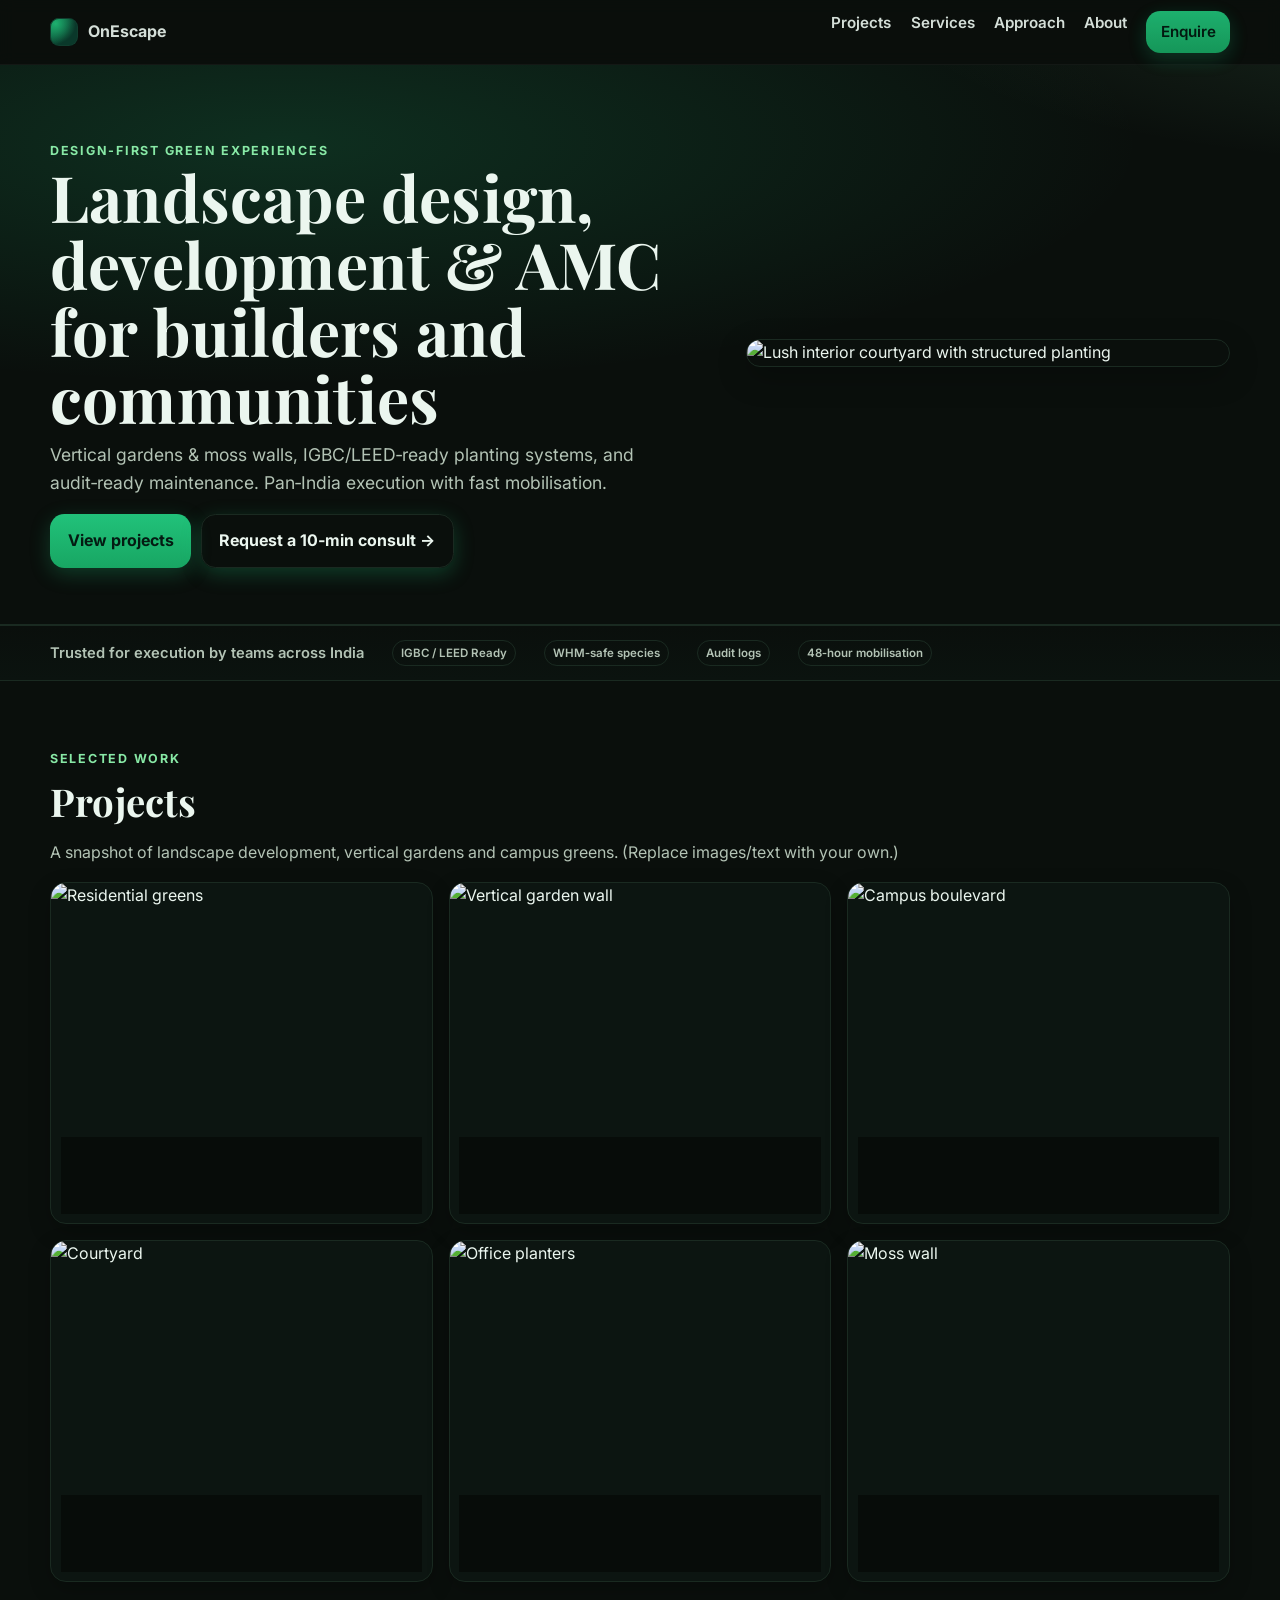
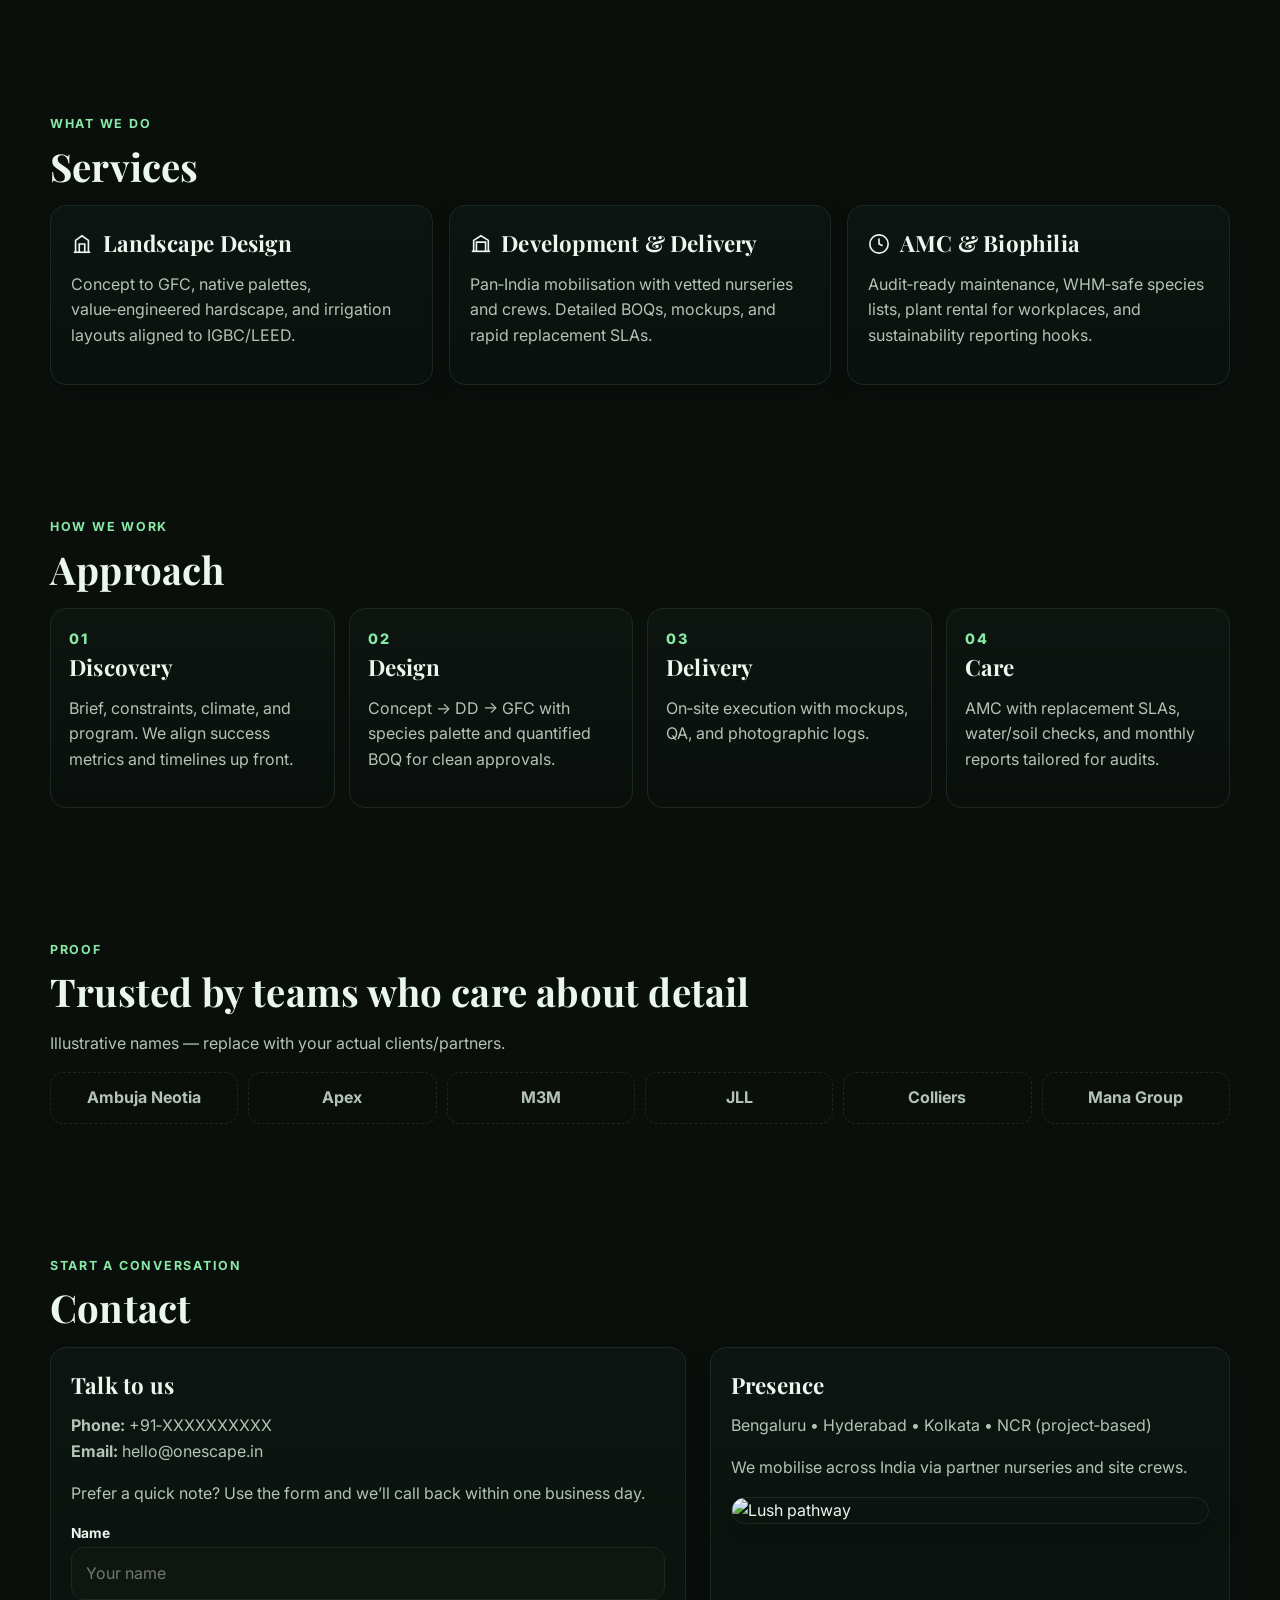
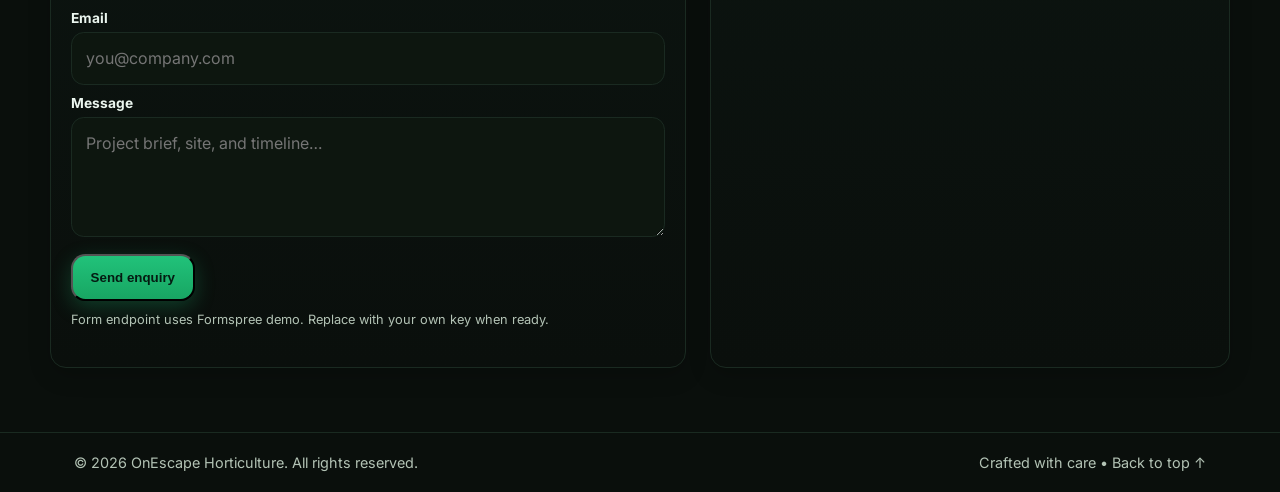
==== index.html @ cbbaacd0 "Create index.html" ====
<!doctype html>
<html lang="en">
<head>
  <meta charset="utf-8" />
  <meta name="viewport" content="width=device-width, initial-scale=1" />
  <title>OnEscape Horticulture — Design‑first Green Experiences</title>
  <meta name="description" content="Landscape design, development & AMC for builders and communities. Vertical gardens, moss walls, and IGBC/LEED‑ready planting systems. Pan‑India execution." />
  <meta name="author" content="OnEscape Horticulture" />
  <meta property="og:title" content="OnEscape Horticulture" />
  <meta property="og:description" content="Design‑first green experiences: landscaping, vertical gardens, moss walls, AMC." />
  <meta property="og:type" content="website" />
  <meta property="og:image" content="https://images.unsplash.com/photo-1519681393784-d120267933ba?q=80&w=1200&auto=format&fit=crop" />
  <meta name="theme-color" content="#0b3d2e" />
  <link rel="preconnect" href="https://fonts.gstatic.com" crossorigin>
  <link rel="preconnect" href="https://fonts.googleapis.com">
  <link href="https://fonts.googleapis.com/css2?family=Inter:wght@300;400;500;600;700&family=Playfair+Display:wght@500;600&display=swap" rel="stylesheet">
  <link rel="icon" href="data:image/svg+xml,%3Csvg xmlns='http://www.w3.org/2000/svg' viewBox='0 0 100 100'%3E%3Ctext y='0.9em' font-size='90'%3E%F0%9F%8C%BF%3C/text%3E%3C/svg%3E">
  <style>
    :root{
      --bg:#0a0f0c;            /* deep green‑black */
      --ink:#ebf6ef;           /* primary text */
      --muted:#b3c3b5;         /* secondary text */
      --card:#0f1713;          /* card surface */
      --edge:#1a2a21;          /* subtle borders */
      --brand:#21c27a;         /* accent */
      --brand-2:#88e9a6;       /* accent light */
      --danger:#dd6b6b;
      --max:1180px;
      --radius:1.2rem;
      --shadow:0 10px 30px rgba(0,0,0,.25);
    }
    *{box-sizing:border-box}
    html,body{margin:0;background:var(--bg);color:var(--ink);font:16px/1.6 Inter, system-ui, -apple-system, Segoe UI, Roboto, Arial, sans-serif}
    h1,h2,h3{font-family:"Playfair Display", serif; letter-spacing:.2px; margin:0 0 .6rem}
    h1{font-size:clamp(2rem,6vw,4rem); line-height:1.05}
    h2{font-size:clamp(1.6rem,3.5vw,2.4rem)}
    h3{font-size:clamp(1.1rem,2.2vw,1.4rem)}
    p{margin:.4rem 0 1rem; color:var(--muted)}
    a{color:inherit; text-decoration:none}
    .container{max-width:var(--max); margin:0 auto; padding:0 24px}
    .btn{display:inline-flex; align-items:center; gap:.55rem; padding:.85rem 1.1rem; background:linear-gradient(180deg,var(--brand),#18a663); color:#041b12; font-weight:700; border-radius:.9rem; box-shadow:0 6px 20px rgba(33,194,122,.25); transition:.25s}
    .btn:hover{transform:translateY(-1px); box-shadow:0 10px 26px rgba(33,194,122,.32)}
    .btn.outline{background:transparent; border:1px solid var(--edge); color:var(--ink)}
    .muted{color:var(--muted)}
    .sr-only{position:absolute !important; width:1px; height:1px; padding:0; margin:-1px; overflow:hidden; clip:rect(0,0,0,0); border:0}

    /* NAV */
    .nav{position:sticky; top:0; z-index:50; background:rgba(10,15,12,.7); backdrop-filter:blur(8px); border-bottom:1px solid rgba(255,255,255,.04)}
    .nav-inner{display:flex; align-items:center; justify-content:space-between; padding:.7rem 0}
    .brand{display:flex; align-items:center; gap:.6rem; font-weight:700}
    .brand .logo{width:28px; height:28px; border-radius:9px; background:radial-gradient(120% 120% at 20% 20%, var(--brand), transparent 60%),linear-gradient(120deg, #0e7c52 0%, #0b3d2e 60%); box-shadow:0 0 0 1px #134333 inset}
    .nav a{opacity:.9}
    .nav a:hover{opacity:1}
    .menu{display:flex; gap:1.2rem}
    .menu a{font-weight:600; font-size:.95rem}
    .hamb{display:none; background:transparent; border:0; color:var(--ink); font-size:1.4rem}
    @media (max-width:860px){
      .menu{display:none}
      .menu.open{display:flex; flex-direction:column; position:absolute; left:0; right:0; top:58px; background:#0c130f; border-top:1px solid var(--edge); padding:12px 24px 16px}
      .hamb{display:block}
    }

    /* HERO */
    .hero{position:relative; isolation:isolate; overflow:hidden; border-bottom:1px solid var(--edge)}
    .hero::before{content:""; position:absolute; inset:-10% -20% auto -20%; height:120%; background:radial-gradient(80% 60% at 30% 20%, rgba(33,194,122,.18), transparent 60%), radial-gradient(60% 40% at 100% 0%, rgba(136,233,166,.12), transparent 60%); z-index:-1}
    .hero-grid{display:grid; grid-template-columns: 1.15fr .85fr; gap:42px; align-items:center; padding:72px 0 56px}
    .hero p{font-size:1.1rem}
    .hero-visual{border-radius:1.2rem; overflow:hidden; box-shadow:var(--shadow); border:1px solid var(--edge)}
    .hero-visual img{width:100%; height:100%; object-fit:cover}
    @media (max-width:980px){
      .hero-grid{grid-template-columns:1fr; padding:56px 0}
    }

    /* STRIP */
    .strip{border-top:1px solid var(--edge); border-bottom:1px solid var(--edge); background:linear-gradient(0deg,#0b130f,#0a0f0c)}
    .strip .inner{display:flex; gap:28px; flex-wrap:wrap; align-items:center; padding:14px 0; color:var(--muted); font-weight:600; font-size:.92rem}

    /* PROJECTS */
    .section{padding:64px 0}
    .section h2{margin-bottom:8px}
    .kicker{letter-spacing:.14em; text-transform:uppercase; font-weight:700; font-size:.78rem; color:var(--brand-2)}
    .grid{display:grid; grid-template-columns:repeat(3,minmax(0,1fr)); gap:16px}
    @media (max-width:980px){.grid{grid-template-columns:repeat(2,1fr)}}
    @media (max-width:640px){.grid{grid-template-columns:1fr}}
    .card{position:relative; border-radius:1rem; overflow:hidden; background:#0c1511; border:1px solid var(--edge); box-shadow:0 8px 22px rgba(0,0,0,.22)}
    .card img{width:100%; height:340px; object-fit:cover; display:block; filter:saturate(1.05)}
    .card .meta{position:absolute; inset:auto 10px 10px 10px; background:rgba(6,10,8,.72); backdrop-filter:blur(6px); border:1px solid rgba(255,255,255,.06); border-radius:.8rem; padding:.6rem .8rem}
    .card .meta h3{margin:0; font-size:1.05rem}
    .chip{display:inline-block; font-size:.72rem; padding:.18rem .5rem; border:1px solid var(--edge); border-radius:999px; color:var(--muted)}

    /* SERVICES */
    .services{display:grid; grid-template-columns:repeat(3,1fr); gap:16px}
    @media (max-width:980px){.services{grid-template-columns:1fr 1fr}}
    @media (max-width:640px){.services{grid-template-columns:1fr}}
    .svc{background:linear-gradient(180deg,#0c1511,#0a100d); border:1px solid var(--edge); border-radius:1rem; padding:20px; box-shadow:0 8px 22px rgba(0,0,0,.18)}
    .svc h3{display:flex; align-items:center; gap:.6rem}
    .svc svg{flex:0 0 22px}

    /* APPROACH */
    .steps{display:grid; grid-template-columns:repeat(4,1fr); gap:14px}
    @media (max-width:980px){.steps{grid-template-columns:1fr 1fr}}
    @media (max-width:640px){.steps{grid-template-columns:1fr}}
    .step{border:1px solid var(--edge); border-radius:1rem; padding:18px; background:linear-gradient(180deg,#0d1511,#0a0f0c)}
    .step .num{font-weight:800; color:var(--brand-2); font-size:.9rem; letter-spacing:.16em}

    /* CLIENTS */
    .clients{display:grid; grid-template-columns:repeat(6,1fr); gap:10px; align-items:center}
    @media (max-width:980px){.clients{grid-template-columns:repeat(3,1fr)}}
    .client{border:1px dashed var(--edge); border-radius:.8rem; padding:12px; text-align:center; color:var(--muted); font-weight:700}

    /* CONTACT */
    .contact{display:grid; grid-template-columns:1.1fr .9fr; gap:24px}
    @media (max-width:980px){.contact{grid-template-columns:1fr}}
    .panel{border:1px solid var(--edge); border-radius:1rem; background:linear-gradient(180deg,#0c1511,#0a0f0c); padding:20px; box-shadow:0 8px 22px rgba(0,0,0,.18)}
    input, textarea{width:100%; background:#0d160f; color:var(--ink); border:1px solid var(--edge); border-radius:.8rem; padding:.8rem .9rem; font:inherit}
    textarea{min-height:120px; resize:vertical}
    label{display:block; font-weight:700; font-size:.86rem; margin:.4rem 0 .2rem}

    /* FOOTER */
    footer{border-top:1px solid var(--edge); padding:18px 0; color:var(--muted); font-size:.9rem}

    /* Reveal */
    .reveal{opacity:0; transform:translateY(8px); transition:opacity .6s ease, transform .6s ease}
    .reveal.show{opacity:1; transform:none}
  </style>
  <script type="application/ld+json">
  {
    "@context": "https://schema.org",
    "@type": "Organization",
    "name": "OnEscape Horticulture",
    "url": "https://www.onescape.in",
    "logo": "https://images.unsplash.com/photo-1500530855697-b586d89ba3ee?q=80&w=256&auto=format&fit=crop",
    "sameAs": [
      "https://www.linkedin.com/"
    ]
  }
  </script>
</head>
<body>
  <!-- NAV -->
  <nav class="nav" aria-label="Primary">
    <div class="container nav-inner">
      <a href="#top" class="brand">
        <span class="logo" aria-hidden="true"></span>
        OnEscape
      </a>
      <button class="hamb" aria-label="Toggle menu" aria-expanded="false">☰</button>
      <div class="menu" role="menubar">
        <a href="#projects" role="menuitem">Projects</a>
        <a href="#services" role="menuitem">Services</a>
        <a href="#approach" role="menuitem">Approach</a>
        <a href="#about" role="menuitem">About</a>
        <a href="#contact" role="menuitem" class="btn" style="padding:.55rem .9rem">Enquire</a>
      </div>
    </div>
  </nav>

  <!-- HERO -->
  <header id="top" class="hero">
    <div class="container hero-grid">
      <div>
        <span class="kicker">Design‑first Green Experiences</span>
        <h1>Landscape design, development & AMC for builders and communities</h1>
        <p>Vertical gardens & moss walls, IGBC/LEED‑ready planting systems, and audit‑ready maintenance. Pan‑India execution with fast mobilisation.</p>
        <div style="display:flex; gap:.6rem; flex-wrap:wrap; margin-top:12px">
          <a class="btn" href="#projects">View projects</a>
          <a class="btn outline" href="#contact">Request a 10‑min consult →</a>
        </div>
      </div>
      <div class="hero-visual reveal">
        <img alt="Lush interior courtyard with structured planting" src="https://images.unsplash.com/photo-1542314831-068cd1dbfeeb?q=80&w=1400&auto=format&fit=crop"/>
      </div>
    </div>
  </header>

  <div class="strip">
    <div class="container inner">
      <span>Trusted for execution by teams across India</span>
      <span class="chip">IGBC / LEED Ready</span>
      <span class="chip">WHM‑safe species</span>
      <span class="chip">Audit logs</span>
      <span class="chip">48‑hour mobilisation</span>
    </div>
  </div>

  <!-- PROJECTS -->
  <section id="projects" class="section container">
    <span class="kicker">Selected work</span>
    <h2>Projects</h2>
    <p class="muted">A snapshot of landscape development, vertical gardens and campus greens. (Replace images/text with your own.)</p>
    <div class="grid">
      <article class="card reveal">
        <img alt="Residential greens" src="https://images.unsplash.com/photo-1523419409543-a62c39bfea07?q=80&w=1200&auto=format&fit=crop" />
        <div class="meta">
          <h3>High‑rise Podium Garden</h3>
          <span class="chip">Design + Build</span>
        </div>
      </article>
      <article class="card reveal">
        <img alt="Vertical garden wall" src="https://images.unsplash.com/photo-1499363536502-87642509e31b?q=80&w=1200&auto=format&fit=crop" />
        <div class="meta">
          <h3>Vertical Garden — Corporate Lobby</h3>
          <span class="chip">Vertical Garden</span>
        </div>
      </article>
      <article class="card reveal">
        <img alt="Campus boulevard" src="https://images.unsplash.com/photo-1501854140801-50d01698950b?q=80&w=1200&auto=format&fit=crop" />
        <div class="meta">
          <h3>Campus Boulevard Greens</h3>
          <span class="chip">Maintenance</span>
        </div>
      </article>
      <article class="card reveal">
        <img alt="Courtyard" src="https://images.unsplash.com/photo-1500021806993-7c65a09a9d22?q=80&w=1200&auto=format&fit=crop" />
        <div class="meta">
          <h3>Courtyard with Native Palette</h3>
          <span class="chip">Design</span>
        </div>
      </article>
      <article class="card reveal">
        <img alt="Office planters" src="https://images.unsplash.com/photo-1497366216548-37526070297c?q=80&w=1200&auto=format&fit=crop" />
        <div class="meta">
          <h3>Workplace Biophilia</h3>
          <span class="chip">Plant Rental</span>
        </div>
      </article>
      <article class="card reveal">
        <img alt="Moss wall" src="https://images.unsplash.com/photo-1517976487492-576ea6b2936b?q=80&w=1200&auto=format&fit=crop" />
        <div class="meta">
          <h3>Moss Wall Feature</h3>
          <span class="chip">Signature Element</span>
        </div>
      </article>
    </div>
  </section>

  <!-- SERVICES -->
  <section id="services" class="section container">
    <span class="kicker">What we do</span>
    <h2>Services</h2>
    <div class="services">
      <div class="svc reveal">
        <h3>
          <svg viewBox="0 0 24 24" width="22" height="22" fill="none" stroke="currentColor" stroke-width="1.8"><path d="M3 21h18"/><path d="M5 21V8l7-5 7 5v13"/><path d="M9 21V12h6v9"/></svg>
          Landscape Design</h3>
        <p>Concept to GFC, native palettes, value‑engineered hardscape, and irrigation layouts aligned to IGBC/LEED.</p>
      </div>
      <div class="svc reveal">
        <h3>
          <svg viewBox="0 0 24 24" width="22" height="22" fill="none" stroke="currentColor" stroke-width="1.8"><path d="M4 20V8l8-5 8 5v12"/><path d="M2 20h20"/><path d="M7 20V10h10v10"/></svg>
          Development & Delivery</h3>
        <p>Pan‑India mobilisation with vetted nurseries and crews. Detailed BOQs, mockups, and rapid replacement SLAs.</p>
      </div>
      <div class="svc reveal">
        <h3>
          <svg viewBox="0 0 24 24" width="22" height="22" fill="none" stroke="currentColor" stroke-width="1.8"><circle cx="12" cy="12" r="10"/><path d="M12 6v6l4 2"/></svg>
          AMC & Biophilia</h3>
        <p>Audit‑ready maintenance, WHM‑safe species lists, plant rental for workplaces, and sustainability reporting hooks.</p>
      </div>
    </div>
  </section>

  <!-- APPROACH -->
  <section id="approach" class="section container">
    <span class="kicker">How we work</span>
    <h2>Approach</h2>
    <div class="steps">
      <div class="step reveal">
        <div class="num">01</div>
        <h3>Discovery</h3>
        <p>Brief, constraints, climate, and program. We align success metrics and timelines up front.</p>
      </div>
      <div class="step reveal">
        <div class="num">02</div>
        <h3>Design</h3>
        <p>Concept → DD → GFC with species palette and quantified BOQ for clean approvals.</p>
      </div>
      <div class="step reveal">
        <div class="num">03</div>
        <h3>Delivery</h3>
        <p>On‑site execution with mockups, QA, and photographic logs.</p>
      </div>
      <div class="step reveal">
        <div class="num">04</div>
        <h3>Care</h3>
        <p>AMC with replacement SLAs, water/soil checks, and monthly reports tailored for audits.</p>
      </div>
    </div>
  </section>

  <!-- ABOUT / CLIENTS -->
  <section id="about" class="section container">
    <span class="kicker">Proof</span>
    <h2>Trusted by teams who care about detail</h2>
    <p class="muted">Illustrative names — replace with your actual clients/partners.</p>
    <div class="clients">
      <div class="client">Ambuja Neotia</div>
      <div class="client">Apex</div>
      <div class="client">M3M</div>
      <div class="client">JLL</div>
      <div class="client">Colliers</div>
      <div class="client">Mana Group</div>
    </div>
  </section>

  <!-- CONTACT -->
  <section id="contact" class="section container">
    <span class="kicker">Start a conversation</span>
    <h2>Contact</h2>
    <div class="contact">
      <div class="panel reveal">
        <h3>Talk to us</h3>
        <p><strong>Phone:</strong> <a href="tel:+91XXXXXXXXXX">+91‑XXXXXXXXXX</a><br>
           <strong>Email:</strong> <a href="mailto:hello@onescape.in">hello@onescape.in</a></p>
        <p class="muted">Prefer a quick note? Use the form and we’ll call back within one business day.</p>
        <form action="https://formspree.io/f/mayvlqze" method="POST">
          <label for="name">Name</label>
          <input id="name" name="name" placeholder="Your name" required>
          <label for="email">Email</label>
          <input id="email" name="email" type="email" placeholder="you@company.com" required>
          <label for="msg">Message</label>
          <textarea id="msg" name="message" placeholder="Project brief, site, and timeline…" required></textarea>
          <div style="margin-top:10px"><button class="btn" type="submit">Send enquiry</button></div>
        </form>
        <p class="muted" style="font-size:.8rem; margin-top:.6rem">Form endpoint uses Formspree demo. Replace with your own key when ready.</p>
      </div>
      <div class="panel reveal">
        <h3>Presence</h3>
        <p>Bengaluru • Hyderabad • Kolkata • NCR (project‑based)</p>
        <p class="muted">We mobilise across India via partner nurseries and site crews.</p>
        <div class="hero-visual" style="margin-top:10px">
          <img alt="Lush pathway" src="https://images.unsplash.com/photo-1508921340878-ba53e1f016ec?q=80&w=1400&auto=format&fit=crop"/>
        </div>
      </div>
    </div>
  </section>

  <footer>
    <div class="container" style="display:flex; gap:12px; flex-wrap:wrap; align-items:center; justify-content:space-between">
      <div>© <span id="year"></span> OnEscape Horticulture. All rights reserved.</div>
      <div class="muted">Crafted with care • <a href="#top">Back to top ↑</a></div>
    </div>
  </footer>

  <script>
    // Mobile menu
    const hamb = document.querySelector('.hamb');
    const menu = document.querySelector('.menu');
    hamb.addEventListener('click', () => {
      const open = menu.classList.toggle('open');
      hamb.setAttribute('aria-expanded', open ? 'true' : 'false');
    });

    // Reveal on scroll
    const observer = new IntersectionObserver((entries)=>{
      entries.forEach(e=>{ if(e.isIntersecting){ e.target.classList.add('show'); observer.unobserve(e.target);} })
    }, {threshold: .12});
    document.querySelectorAll('.reveal').forEach(el=>observer.observe(el));

    // Year
    document.getElementById('year').textContent = new Date().getFullYear();
  </script>
</body>
</html>
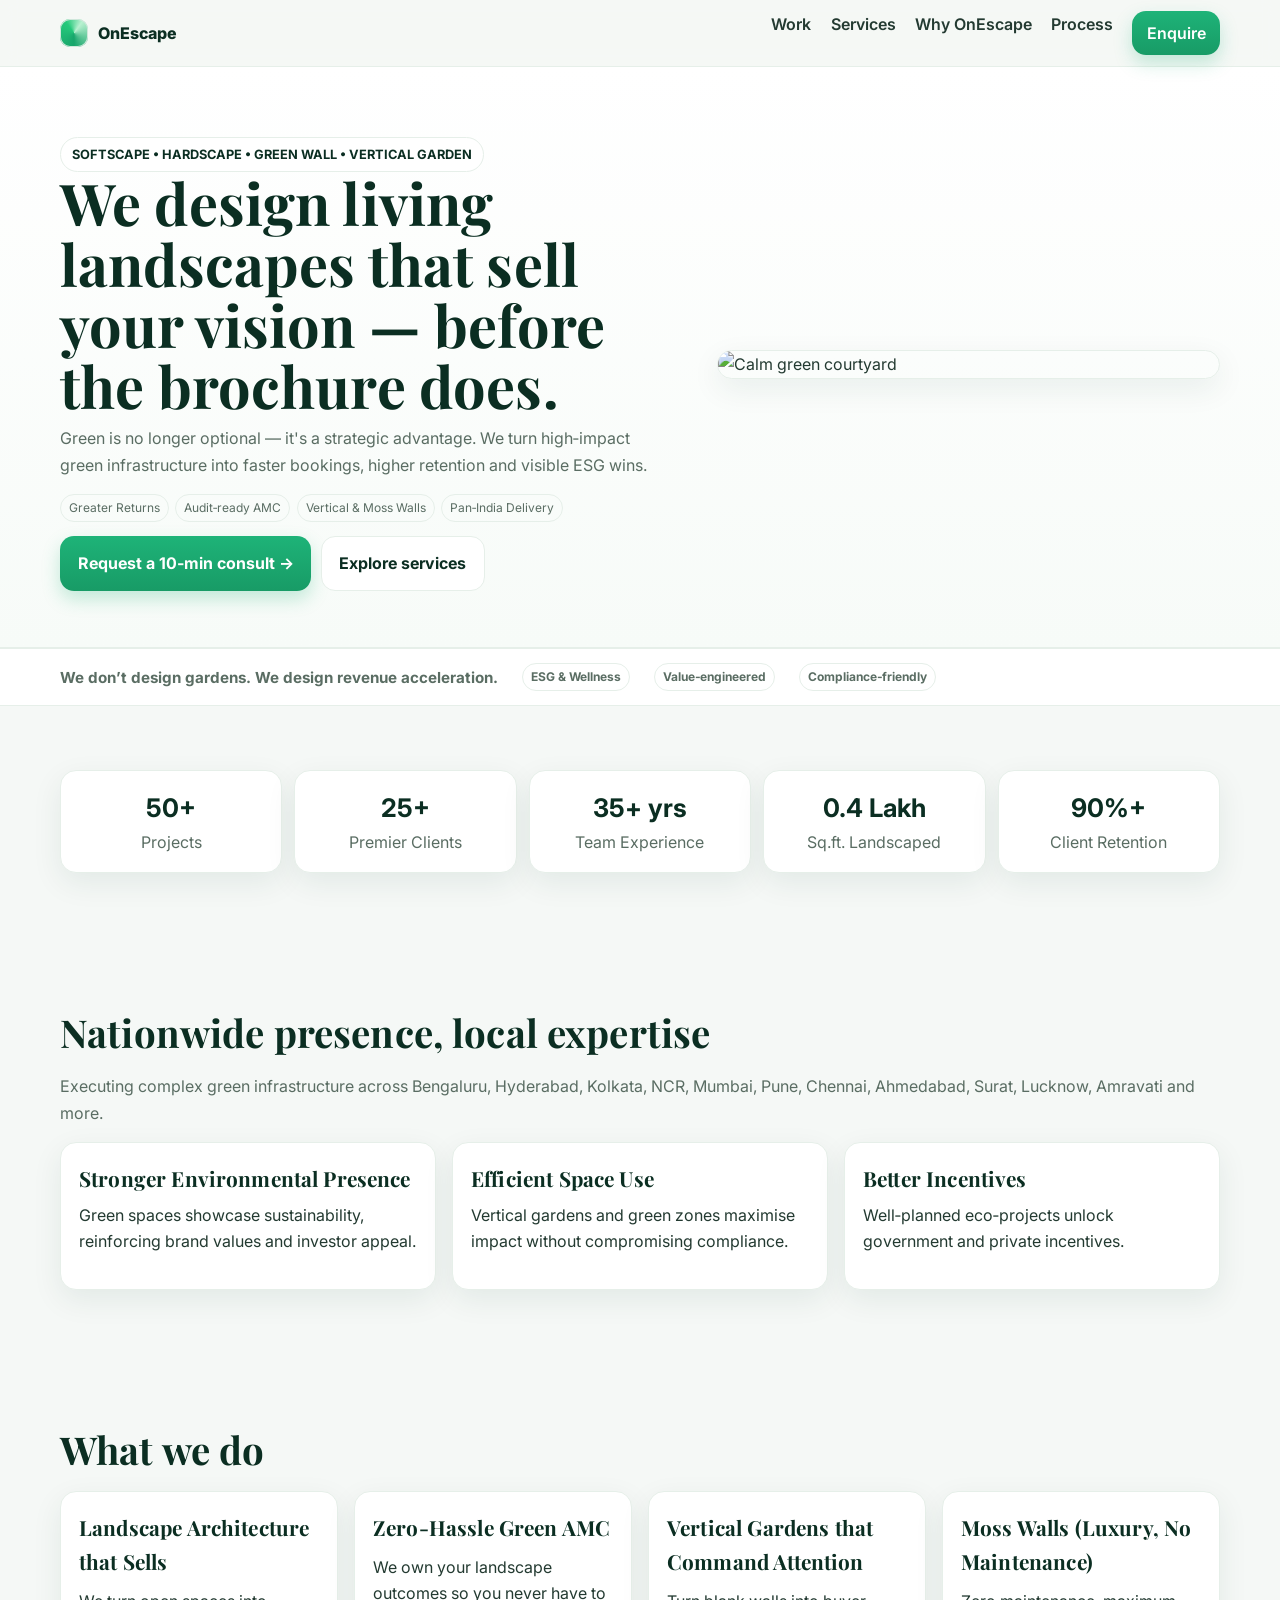
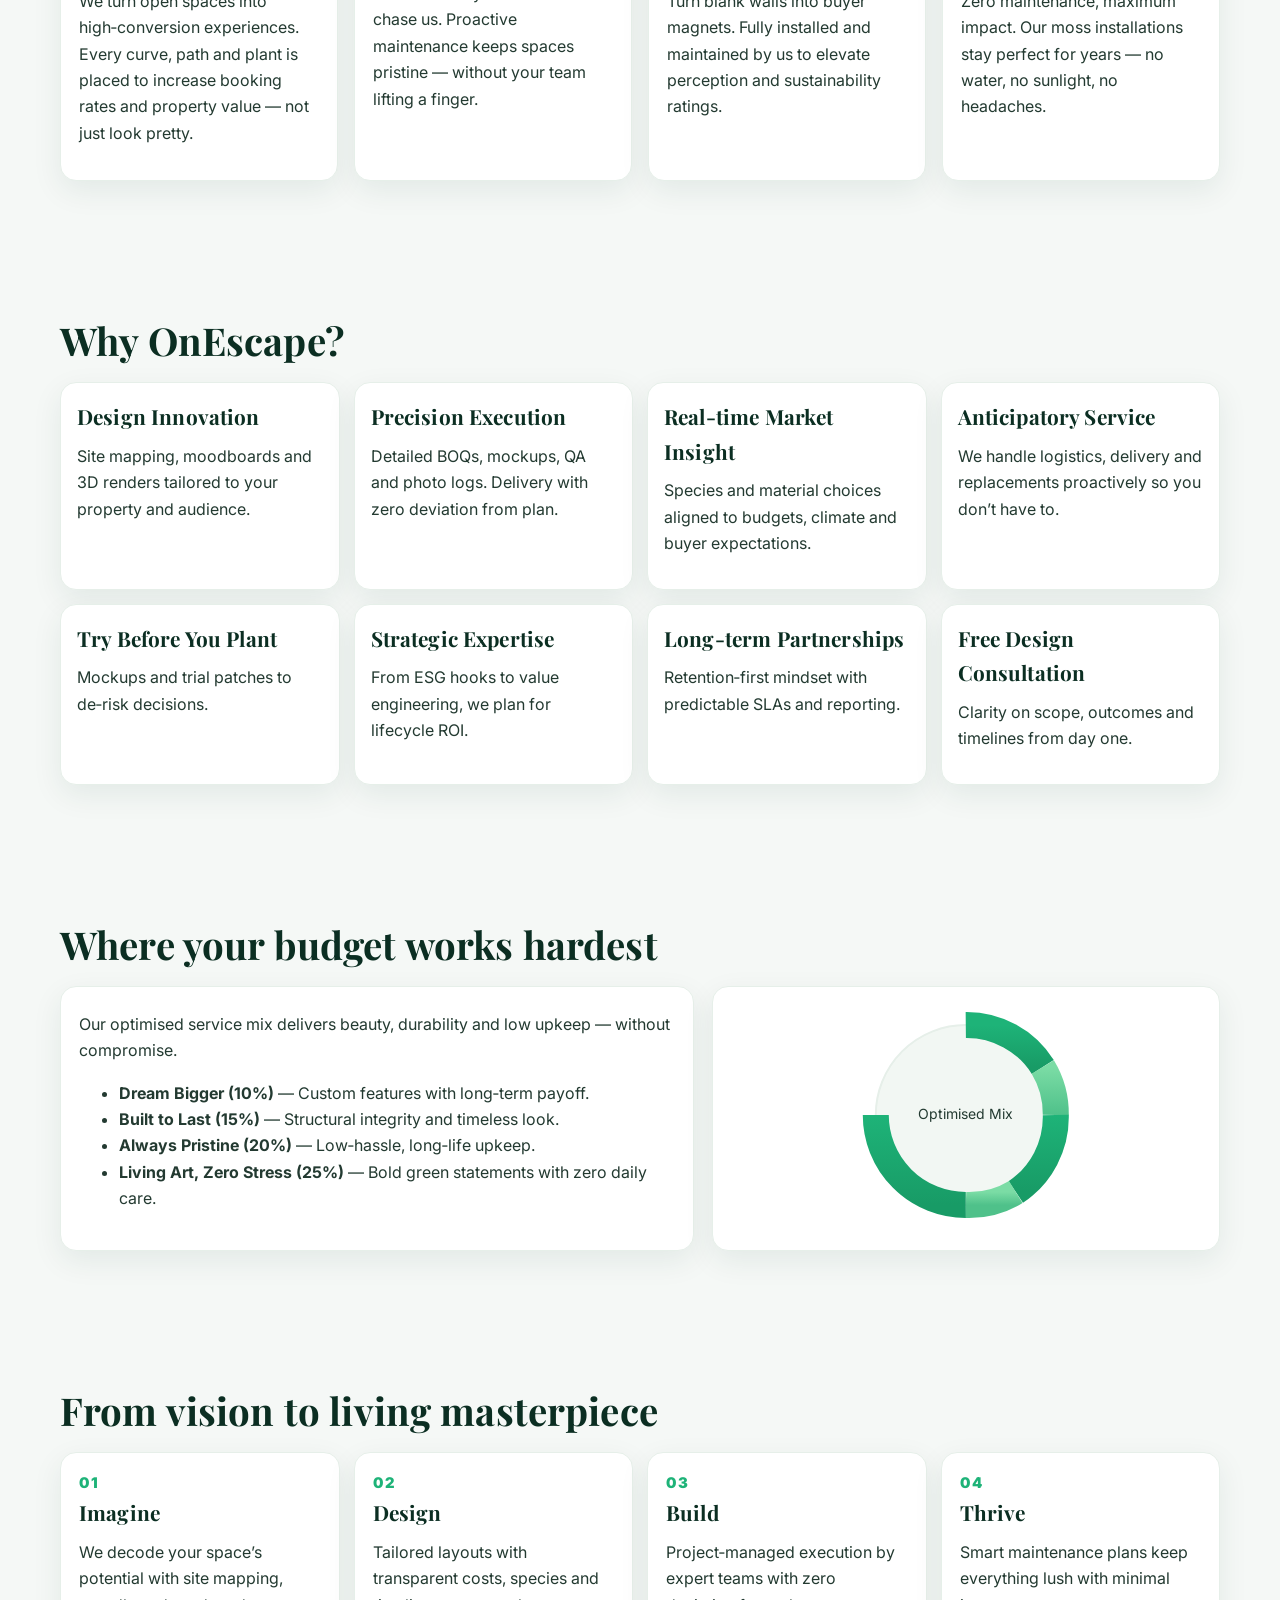
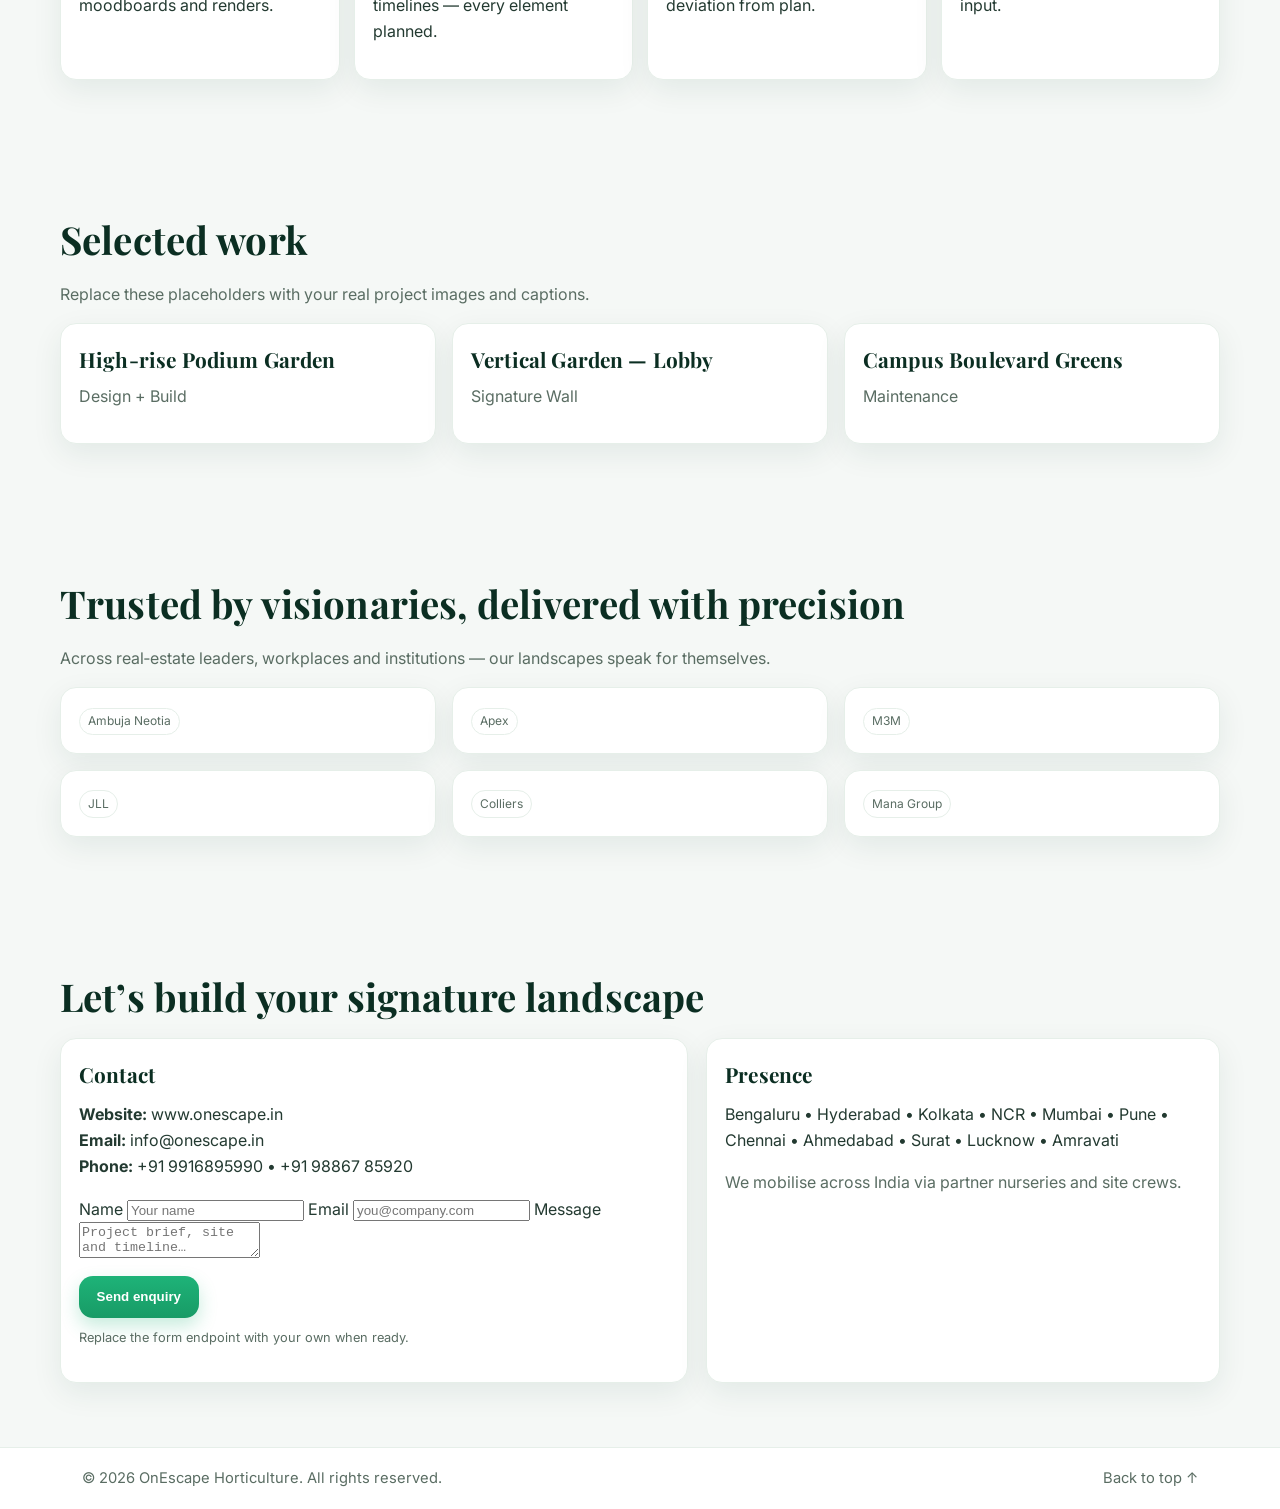
==== commit 0cea84e3: "Update index.html" ====
--- a/index.html
+++ b/index.html
@@ -3,153 +3,134 @@
 <head>
   <meta charset="utf-8" />
   <meta name="viewport" content="width=device-width, initial-scale=1" />
-  <title>OnEscape Horticulture — Design‑first Green Experiences</title>
-  <meta name="description" content="Landscape design, development & AMC for builders and communities. Vertical gardens, moss walls, and IGBC/LEED‑ready planting systems. Pan‑India execution." />
+  <title>OnEscape Horticulture — Living Landscapes that Sell Your Vision</title>
+  <meta name="description" content="Softscape, hardscape, vertical gardens, moss walls, and AMC. We design high‑impact green infrastructure that accelerates sales, retention and ESG outcomes." />
   <meta name="author" content="OnEscape Horticulture" />
   <meta property="og:title" content="OnEscape Horticulture" />
-  <meta property="og:description" content="Design‑first green experiences: landscaping, vertical gardens, moss walls, AMC." />
+  <meta property="og:description" content="Living landscapes that sell your vision — softscape, hardscape, vertical gardens, moss walls, AMC." />
   <meta property="og:type" content="website" />
-  <meta property="og:image" content="https://images.unsplash.com/photo-1519681393784-d120267933ba?q=80&w=1200&auto=format&fit=crop" />
   <meta name="theme-color" content="#0b3d2e" />
   <link rel="preconnect" href="https://fonts.gstatic.com" crossorigin>
   <link rel="preconnect" href="https://fonts.googleapis.com">
   <link href="https://fonts.googleapis.com/css2?family=Inter:wght@300;400;500;600;700&family=Playfair+Display:wght@500;600&display=swap" rel="stylesheet">
-  <link rel="icon" href="data:image/svg+xml,%3Csvg xmlns='http://www.w3.org/2000/svg' viewBox='0 0 100 100'%3E%3Ctext y='0.9em' font-size='90'%3E%F0%9F%8C%BF%3C/text%3E%3C/svg%3E">
   <style>
     :root{
-      --bg:#0a0f0c;            /* deep green‑black */
-      --ink:#ebf6ef;           /* primary text */
-      --muted:#b3c3b5;         /* secondary text */
-      --card:#0f1713;          /* card surface */
-      --edge:#1a2a21;          /* subtle borders */
-      --brand:#21c27a;         /* accent */
-      --brand-2:#88e9a6;       /* accent light */
-      --danger:#dd6b6b;
-      --max:1180px;
-      --radius:1.2rem;
-      --shadow:0 10px 30px rgba(0,0,0,.25);
+      --ink:#0b2e22;            /* deep green for headings */
+      --text:#233a31;           /* body text */
+      --muted:#5a6d63;          /* secondary */
+      --bg:#f5f8f6;             /* paper */
+      --card:#ffffff;           /* surfaces */
+      --edge:#e6efe9;           /* lines */
+      --brand:#1eb378;          /* primary accent */
+      --brand-2:#7bdca5;        /* light accent */
+      --max:1160px;
+      --radius:18px;
+      --shadow:0 10px 30px rgba(11,61,46,.08);
     }
     *{box-sizing:border-box}
-    html,body{margin:0;background:var(--bg);color:var(--ink);font:16px/1.6 Inter, system-ui, -apple-system, Segoe UI, Roboto, Arial, sans-serif}
-    h1,h2,h3{font-family:"Playfair Display", serif; letter-spacing:.2px; margin:0 0 .6rem}
-    h1{font-size:clamp(2rem,6vw,4rem); line-height:1.05}
-    h2{font-size:clamp(1.6rem,3.5vw,2.4rem)}
-    h3{font-size:clamp(1.1rem,2.2vw,1.4rem)}
-    p{margin:.4rem 0 1rem; color:var(--muted)}
-    a{color:inherit; text-decoration:none}
-    .container{max-width:var(--max); margin:0 auto; padding:0 24px}
-    .btn{display:inline-flex; align-items:center; gap:.55rem; padding:.85rem 1.1rem; background:linear-gradient(180deg,var(--brand),#18a663); color:#041b12; font-weight:700; border-radius:.9rem; box-shadow:0 6px 20px rgba(33,194,122,.25); transition:.25s}
-    .btn:hover{transform:translateY(-1px); box-shadow:0 10px 26px rgba(33,194,122,.32)}
-    .btn.outline{background:transparent; border:1px solid var(--edge); color:var(--ink)}
+    html,body{margin:0;background:var(--bg);color:var(--text);font:16px/1.65 Inter, system-ui, -apple-system, Segoe UI, Roboto, Arial, sans-serif}
+    h1,h2,h3{font-family:"Playfair Display", serif;color:var(--ink);margin:0 0 .6rem;letter-spacing:.15px}
+    h1{font-size:clamp(2rem,5.6vw,3.6rem);line-height:1.06}
+    h2{font-size:clamp(1.6rem,3.1vw,2.4rem)}
+    h3{font-size:clamp(1.1rem,2.1vw,1.3rem)}
+    p{margin:.4rem 0 1rem}
+    a{color:inherit;text-decoration:none}
     .muted{color:var(--muted)}
-    .sr-only{position:absolute !important; width:1px; height:1px; padding:0; margin:-1px; overflow:hidden; clip:rect(0,0,0,0); border:0}
+    .container{max-width:var(--max);margin:0 auto;padding:0 22px}
+    .btn{display:inline-flex;align-items:center;gap:.55rem;padding:.85rem 1.1rem;background:linear-gradient(180deg,var(--brand),#189b66);color:#fff;font-weight:700;border-radius:14px;box-shadow:0 8px 18px rgba(30,179,120,.25);transition:.25s;border:0}
+    .btn:hover{transform:translateY(-1px);box-shadow:0 12px 26px rgba(30,179,120,.32)}
+    .btn.ghost{background:#fff;color:var(--ink);border:1px solid var(--edge);box-shadow:none}
 
     /* NAV */
-    .nav{position:sticky; top:0; z-index:50; background:rgba(10,15,12,.7); backdrop-filter:blur(8px); border-bottom:1px solid rgba(255,255,255,.04)}
-    .nav-inner{display:flex; align-items:center; justify-content:space-between; padding:.7rem 0}
-    .brand{display:flex; align-items:center; gap:.6rem; font-weight:700}
-    .brand .logo{width:28px; height:28px; border-radius:9px; background:radial-gradient(120% 120% at 20% 20%, var(--brand), transparent 60%),linear-gradient(120deg, #0e7c52 0%, #0b3d2e 60%); box-shadow:0 0 0 1px #134333 inset}
-    .nav a{opacity:.9}
-    .nav a:hover{opacity:1}
-    .menu{display:flex; gap:1.2rem}
-    .menu a{font-weight:600; font-size:.95rem}
-    .hamb{display:none; background:transparent; border:0; color:var(--ink); font-size:1.4rem}
+    .nav{position:sticky;top:0;z-index:50;background:rgba(245,248,246,.8);backdrop-filter:blur(8px);border-bottom:1px solid var(--edge)}
+    .nav-inner{display:flex;align-items:center;justify-content:space-between;padding:.7rem 0}
+    .brand{display:flex;align-items:center;gap:.6rem;font-weight:800;color:var(--ink)}
+    .leaf{width:28px;height:28px;border-radius:10px;background:conic-gradient(from 180deg at 50% 50%, #17a56b, #25c97b 40%, #b9f1d1 60%, #17a56b);box-shadow:0 0 0 1px #cfe7db inset}
+    .menu{display:flex;gap:1.2rem}
+    .menu a{font-weight:600}
+    .hamb{display:none;background:transparent;border:0;font-size:1.4rem}
     @media (max-width:860px){
       .menu{display:none}
-      .menu.open{display:flex; flex-direction:column; position:absolute; left:0; right:0; top:58px; background:#0c130f; border-top:1px solid var(--edge); padding:12px 24px 16px}
-      .hamb{display:block}
+      .menu.open{display:flex;flex-direction:column;position:absolute;left:0;right:0;top:58px;background:#ffffff;border-top:1px solid var(--edge);padding:12px 24px 16px}
+      .hamb{display:block;color:var(--ink)}
     }
 
     /* HERO */
-    .hero{position:relative; isolation:isolate; overflow:hidden; border-bottom:1px solid var(--edge)}
-    .hero::before{content:""; position:absolute; inset:-10% -20% auto -20%; height:120%; background:radial-gradient(80% 60% at 30% 20%, rgba(33,194,122,.18), transparent 60%), radial-gradient(60% 40% at 100% 0%, rgba(136,233,166,.12), transparent 60%); z-index:-1}
-    .hero-grid{display:grid; grid-template-columns: 1.15fr .85fr; gap:42px; align-items:center; padding:72px 0 56px}
-    .hero p{font-size:1.1rem}
-    .hero-visual{border-radius:1.2rem; overflow:hidden; box-shadow:var(--shadow); border:1px solid var(--edge)}
-    .hero-visual img{width:100%; height:100%; object-fit:cover}
-    @media (max-width:980px){
-      .hero-grid{grid-template-columns:1fr; padding:56px 0}
-    }
+    .hero{border-bottom:1px solid var(--edge);background:linear-gradient(180deg,#ffffff, #f7fbf8)}
+    .hero-grid{display:grid;grid-template-columns: 1.1fr .9fr;gap:42px;align-items:center;padding:70px 0 56px}
+    .pill{display:inline-block;padding:.35rem .7rem;border:1px solid var(--edge);border-radius:999px;font-weight:700;font-size:.8rem;color:var(--ink);background:#fff}
+    .badges{display:flex;gap:.4rem;flex-wrap:wrap;margin-top:10px}
+    .shot{border-radius:18px;overflow:hidden;border:1px solid var(--edge);box-shadow:var(--shadow)}
+    .shot img{width:100%;height:100%;object-fit:cover}
+    @media (max-width:980px){.hero-grid{grid-template-columns:1fr;padding:56px 0}}
 
     /* STRIP */
-    .strip{border-top:1px solid var(--edge); border-bottom:1px solid var(--edge); background:linear-gradient(0deg,#0b130f,#0a0f0c)}
-    .strip .inner{display:flex; gap:28px; flex-wrap:wrap; align-items:center; padding:14px 0; color:var(--muted); font-weight:600; font-size:.92rem}
-
-    /* PROJECTS */
+    .strip{border-top:1px solid var(--edge);border-bottom:1px solid var(--edge);background:#fff}
+    .strip .inner{display:flex;gap:24px;flex-wrap:wrap;align-items:center;padding:14px 0;color:var(--muted);font-weight:700;font-size:.95rem}
+
+    /* METRICS */
+    .metrics{display:grid;grid-template-columns:repeat(5,1fr);gap:12px}
+    @media (max-width:980px){.metrics{grid-template-columns:repeat(3,1fr)}}
+    @media (max-width:640px){.metrics{grid-template-columns:repeat(2,1fr)}}
+    .metric{background:#fff;border:1px solid var(--edge);border-radius:16px;padding:16px;text-align:center;box-shadow:var(--shadow)}
+    .metric strong{display:block;font-size:1.6rem;color:var(--ink)}
+
+    /* SECTIONS */
     .section{padding:64px 0}
-    .section h2{margin-bottom:8px}
-    .kicker{letter-spacing:.14em; text-transform:uppercase; font-weight:700; font-size:.78rem; color:var(--brand-2)}
-    .grid{display:grid; grid-template-columns:repeat(3,minmax(0,1fr)); gap:16px}
+    .grid{display:grid;grid-template-columns:repeat(3,minmax(0,1fr));gap:16px}
     @media (max-width:980px){.grid{grid-template-columns:repeat(2,1fr)}}
     @media (max-width:640px){.grid{grid-template-columns:1fr}}
-    .card{position:relative; border-radius:1rem; overflow:hidden; background:#0c1511; border:1px solid var(--edge); box-shadow:0 8px 22px rgba(0,0,0,.22)}
-    .card img{width:100%; height:340px; object-fit:cover; display:block; filter:saturate(1.05)}
-    .card .meta{position:absolute; inset:auto 10px 10px 10px; background:rgba(6,10,8,.72); backdrop-filter:blur(6px); border:1px solid rgba(255,255,255,.06); border-radius:.8rem; padding:.6rem .8rem}
-    .card .meta h3{margin:0; font-size:1.05rem}
-    .chip{display:inline-block; font-size:.72rem; padding:.18rem .5rem; border:1px solid var(--edge); border-radius:999px; color:var(--muted)}
+    .card{background:#fff;border:1px solid var(--edge);border-radius:16px;padding:18px;box-shadow:var(--shadow)}
+    .card h3{margin-bottom:.2rem}
+    .chip{display:inline-block;font-size:.75rem;padding:.18rem .5rem;border:1px solid var(--edge);border-radius:999px;color:var(--muted)}
 
     /* SERVICES */
-    .services{display:grid; grid-template-columns:repeat(3,1fr); gap:16px}
+    .services{display:grid;grid-template-columns:repeat(4,1fr);gap:16px}
     @media (max-width:980px){.services{grid-template-columns:1fr 1fr}}
     @media (max-width:640px){.services{grid-template-columns:1fr}}
-    .svc{background:linear-gradient(180deg,#0c1511,#0a100d); border:1px solid var(--edge); border-radius:1rem; padding:20px; box-shadow:0 8px 22px rgba(0,0,0,.18)}
-    .svc h3{display:flex; align-items:center; gap:.6rem}
-    .svc svg{flex:0 0 22px}
-
-    /* APPROACH */
-    .steps{display:grid; grid-template-columns:repeat(4,1fr); gap:14px}
+    .svc{background:#fff;border:1px solid var(--edge);border-radius:16px;padding:18px;box-shadow:var(--shadow)}
+
+    /* WHY */
+    .why{display:grid;grid-template-columns:repeat(4,1fr);gap:14px}
+    @media (max-width:980px){.why{grid-template-columns:1fr 1fr}}
+    @media (max-width:640px){.why{grid-template-columns:1fr}}
+    .why .item{background:#fff;border:1px solid var(--edge);border-radius:16px;padding:16px;box-shadow:var(--shadow)}
+
+    /* BUDGET */
+    .budget{display:grid;grid-template-columns:1fr .8fr;gap:18px}
+    @media (max-width:980px){.budget{grid-template-columns:1fr}}
+    .panel{background:#fff;border:1px solid var(--edge);border-radius:16px;padding:18px;box-shadow:var(--shadow)}
+
+    /* PROCESS */
+    .steps{display:grid;grid-template-columns:repeat(4,1fr);gap:14px}
     @media (max-width:980px){.steps{grid-template-columns:1fr 1fr}}
     @media (max-width:640px){.steps{grid-template-columns:1fr}}
-    .step{border:1px solid var(--edge); border-radius:1rem; padding:18px; background:linear-gradient(180deg,#0d1511,#0a0f0c)}
-    .step .num{font-weight:800; color:var(--brand-2); font-size:.9rem; letter-spacing:.16em}
-
-    /* CLIENTS */
-    .clients{display:grid; grid-template-columns:repeat(6,1fr); gap:10px; align-items:center}
-    @media (max-width:980px){.clients{grid-template-columns:repeat(3,1fr)}}
-    .client{border:1px dashed var(--edge); border-radius:.8rem; padding:12px; text-align:center; color:var(--muted); font-weight:700}
+    .step{background:#fff;border:1px solid var(--edge);border-radius:16px;padding:18px;box-shadow:var(--shadow)}
+    .step .num{font-weight:900;color:var(--brand);font-size:.92rem;letter-spacing:.14em}
 
     /* CONTACT */
-    .contact{display:grid; grid-template-columns:1.1fr .9fr; gap:24px}
+    .contact{display:grid;grid-template-columns:1.1fr .9fr;gap:18px}
     @media (max-width:980px){.contact{grid-template-columns:1fr}}
-    .panel{border:1px solid var(--edge); border-radius:1rem; background:linear-gradient(180deg,#0c1511,#0a0f0c); padding:20px; box-shadow:0 8px 22px rgba(0,0,0,.18)}
-    input, textarea{width:100%; background:#0d160f; color:var(--ink); border:1px solid var(--edge); border-radius:.8rem; padding:.8rem .9rem; font:inherit}
-    textarea{min-height:120px; resize:vertical}
-    label{display:block; font-weight:700; font-size:.86rem; margin:.4rem 0 .2rem}
 
     /* FOOTER */
-    footer{border-top:1px solid var(--edge); padding:18px 0; color:var(--muted); font-size:.9rem}
+    footer{border-top:1px solid var(--edge);padding:18px 0;color:var(--muted);font-size:.92rem;background:#fff}
 
     /* Reveal */
-    .reveal{opacity:0; transform:translateY(8px); transition:opacity .6s ease, transform .6s ease}
-    .reveal.show{opacity:1; transform:none}
+    .reveal{opacity:0;transform:translateY(8px);transition:opacity .6s ease, transform .6s ease}
+    .reveal.show{opacity:1;transform:none}
   </style>
-  <script type="application/ld+json">
-  {
-    "@context": "https://schema.org",
-    "@type": "Organization",
-    "name": "OnEscape Horticulture",
-    "url": "https://www.onescape.in",
-    "logo": "https://images.unsplash.com/photo-1500530855697-b586d89ba3ee?q=80&w=256&auto=format&fit=crop",
-    "sameAs": [
-      "https://www.linkedin.com/"
-    ]
-  }
-  </script>
 </head>
 <body>
   <!-- NAV -->
   <nav class="nav" aria-label="Primary">
     <div class="container nav-inner">
-      <a href="#top" class="brand">
-        <span class="logo" aria-hidden="true"></span>
-        OnEscape
-      </a>
+      <a href="#top" class="brand"><span class="leaf" aria-hidden="true"></span>OnEscape</a>
       <button class="hamb" aria-label="Toggle menu" aria-expanded="false">☰</button>
       <div class="menu" role="menubar">
-        <a href="#projects" role="menuitem">Projects</a>
+        <a href="#projects" role="menuitem">Work</a>
         <a href="#services" role="menuitem">Services</a>
-        <a href="#approach" role="menuitem">Approach</a>
-        <a href="#about" role="menuitem">About</a>
+        <a href="#why" role="menuitem">Why OnEscape</a>
+        <a href="#process" role="menuitem">Process</a>
         <a href="#contact" role="menuitem" class="btn" style="padding:.55rem .9rem">Enquire</a>
       </div>
     </div>
@@ -159,186 +140,195 @@
   <header id="top" class="hero">
     <div class="container hero-grid">
       <div>
-        <span class="kicker">Design‑first Green Experiences</span>
-        <h1>Landscape design, development & AMC for builders and communities</h1>
-        <p>Vertical gardens & moss walls, IGBC/LEED‑ready planting systems, and audit‑ready maintenance. Pan‑India execution with fast mobilisation.</p>
-        <div style="display:flex; gap:.6rem; flex-wrap:wrap; margin-top:12px">
-          <a class="btn" href="#projects">View projects</a>
-          <a class="btn outline" href="#contact">Request a 10‑min consult →</a>
+        <span class="pill">SOFTSCAPE • HARDSCAPE • GREEN WALL • VERTICAL GARDEN</span>
+        <h1>We design living landscapes that sell your vision — before the brochure does.</h1>
+        <p class="muted">Green is no longer optional — it's a strategic advantage. We turn high‑impact green infrastructure into faster bookings, higher retention and visible ESG wins.</p>
+        <div class="badges">
+          <span class="chip">Greater Returns</span>
+          <span class="chip">Audit‑ready AMC</span>
+          <span class="chip">Vertical & Moss Walls</span>
+          <span class="chip">Pan‑India Delivery</span>
         </div>
-      </div>
-      <div class="hero-visual reveal">
-        <img alt="Lush interior courtyard with structured planting" src="https://images.unsplash.com/photo-1542314831-068cd1dbfeeb?q=80&w=1400&auto=format&fit=crop"/>
+        <div style="display:flex;gap:.6rem;flex-wrap:wrap;margin-top:14px">
+          <a class="btn" href="#contact">Request a 10‑min consult →</a>
+          <a class="btn ghost" href="#services">Explore services</a>
+        </div>
+      </div>
+      <div class="shot reveal">
+        <img alt="Calm green courtyard" src="https://images.unsplash.com/photo-1542314831-068cd1dbfeeb?q=80&w=1400&auto=format&fit=crop"/>
       </div>
     </div>
   </header>
 
   <div class="strip">
     <div class="container inner">
-      <span>Trusted for execution by teams across India</span>
-      <span class="chip">IGBC / LEED Ready</span>
-      <span class="chip">WHM‑safe species</span>
-      <span class="chip">Audit logs</span>
-      <span class="chip">48‑hour mobilisation</span>
+      <span>We don’t design gardens. We design revenue acceleration.</span>
+      <span class="chip">ESG & Wellness</span>
+      <span class="chip">Value‑engineered</span>
+      <span class="chip">Compliance‑friendly</span>
     </div>
   </div>
 
-  <!-- PROJECTS -->
-  <section id="projects" class="section container">
-    <span class="kicker">Selected work</span>
-    <h2>Projects</h2>
-    <p class="muted">A snapshot of landscape development, vertical gardens and campus greens. (Replace images/text with your own.)</p>
+  <!-- METRICS -->
+  <section class="section container">
+    <div class="metrics">
+      <div class="metric reveal"><strong>50+</strong><span class="muted">Projects</span></div>
+      <div class="metric reveal"><strong>25+</strong><span class="muted">Premier Clients</span></div>
+      <div class="metric reveal"><strong>35+ yrs</strong><span class="muted">Team Experience</span></div>
+      <div class="metric reveal"><strong>0.4 Lakh</strong><span class="muted">Sq.ft. Landscaped</span></div>
+      <div class="metric reveal"><strong>90%+</strong><span class="muted">Client Retention</span></div>
+    </div>
+  </section>
+
+  <!-- PRESENCE -->
+  <section class="section container">
+    <h2>Nationwide presence, local expertise</h2>
+    <p class="muted">Executing complex green infrastructure across Bengaluru, Hyderabad, Kolkata, NCR, Mumbai, Pune, Chennai, Ahmedabad, Surat, Lucknow, Amravati and more.</p>
     <div class="grid">
-      <article class="card reveal">
-        <img alt="Residential greens" src="https://images.unsplash.com/photo-1523419409543-a62c39bfea07?q=80&w=1200&auto=format&fit=crop" />
-        <div class="meta">
-          <h3>High‑rise Podium Garden</h3>
-          <span class="chip">Design + Build</span>
-        </div>
-      </article>
-      <article class="card reveal">
-        <img alt="Vertical garden wall" src="https://images.unsplash.com/photo-1499363536502-87642509e31b?q=80&w=1200&auto=format&fit=crop" />
-        <div class="meta">
-          <h3>Vertical Garden — Corporate Lobby</h3>
-          <span class="chip">Vertical Garden</span>
-        </div>
-      </article>
-      <article class="card reveal">
-        <img alt="Campus boulevard" src="https://images.unsplash.com/photo-1501854140801-50d01698950b?q=80&w=1200&auto=format&fit=crop" />
-        <div class="meta">
-          <h3>Campus Boulevard Greens</h3>
-          <span class="chip">Maintenance</span>
-        </div>
-      </article>
-      <article class="card reveal">
-        <img alt="Courtyard" src="https://images.unsplash.com/photo-1500021806993-7c65a09a9d22?q=80&w=1200&auto=format&fit=crop" />
-        <div class="meta">
-          <h3>Courtyard with Native Palette</h3>
-          <span class="chip">Design</span>
-        </div>
-      </article>
-      <article class="card reveal">
-        <img alt="Office planters" src="https://images.unsplash.com/photo-1497366216548-37526070297c?q=80&w=1200&auto=format&fit=crop" />
-        <div class="meta">
-          <h3>Workplace Biophilia</h3>
-          <span class="chip">Plant Rental</span>
-        </div>
-      </article>
-      <article class="card reveal">
-        <img alt="Moss wall" src="https://images.unsplash.com/photo-1517976487492-576ea6b2936b?q=80&w=1200&auto=format&fit=crop" />
-        <div class="meta">
-          <h3>Moss Wall Feature</h3>
-          <span class="chip">Signature Element</span>
-        </div>
-      </article>
+      <div class="card reveal"><h3>Stronger Environmental Presence</h3><p>Green spaces showcase sustainability, reinforcing brand values and investor appeal.</p></div>
+      <div class="card reveal"><h3>Efficient Space Use</h3><p>Vertical gardens and green zones maximise impact without compromising compliance.</p></div>
+      <div class="card reveal"><h3>Better Incentives</h3><p>Well‑planned eco‑projects unlock government and private incentives.</p></div>
     </div>
   </section>
 
   <!-- SERVICES -->
   <section id="services" class="section container">
-    <span class="kicker">What we do</span>
-    <h2>Services</h2>
+    <h2>What we do</h2>
     <div class="services">
       <div class="svc reveal">
-        <h3>
-          <svg viewBox="0 0 24 24" width="22" height="22" fill="none" stroke="currentColor" stroke-width="1.8"><path d="M3 21h18"/><path d="M5 21V8l7-5 7 5v13"/><path d="M9 21V12h6v9"/></svg>
-          Landscape Design</h3>
-        <p>Concept to GFC, native palettes, value‑engineered hardscape, and irrigation layouts aligned to IGBC/LEED.</p>
+        <h3>Landscape Architecture that Sells</h3>
+        <p>We turn open spaces into high‑conversion experiences. Every curve, path and plant is placed to increase booking rates and property value — not just look pretty.</p>
       </div>
       <div class="svc reveal">
-        <h3>
-          <svg viewBox="0 0 24 24" width="22" height="22" fill="none" stroke="currentColor" stroke-width="1.8"><path d="M4 20V8l8-5 8 5v12"/><path d="M2 20h20"/><path d="M7 20V10h10v10"/></svg>
-          Development & Delivery</h3>
-        <p>Pan‑India mobilisation with vetted nurseries and crews. Detailed BOQs, mockups, and rapid replacement SLAs.</p>
+        <h3>Zero‑Hassle Green AMC</h3>
+        <p>We own your landscape outcomes so you never have to chase us. Proactive maintenance keeps spaces pristine — without your team lifting a finger.</p>
       </div>
       <div class="svc reveal">
-        <h3>
-          <svg viewBox="0 0 24 24" width="22" height="22" fill="none" stroke="currentColor" stroke-width="1.8"><circle cx="12" cy="12" r="10"/><path d="M12 6v6l4 2"/></svg>
-          AMC & Biophilia</h3>
-        <p>Audit‑ready maintenance, WHM‑safe species lists, plant rental for workplaces, and sustainability reporting hooks.</p>
-      </div>
-    </div>
-  </section>
-
-  <!-- APPROACH -->
-  <section id="approach" class="section container">
-    <span class="kicker">How we work</span>
-    <h2>Approach</h2>
+        <h3>Vertical Gardens that Command Attention</h3>
+        <p>Turn blank walls into buyer magnets. Fully installed and maintained by us to elevate perception and sustainability ratings.</p>
+      </div>
+      <div class="svc reveal">
+        <h3>Moss Walls (Luxury, No Maintenance)</h3>
+        <p>Zero maintenance, maximum impact. Our moss installations stay perfect for years — no water, no sunlight, no headaches.</p>
+      </div>
+    </div>
+  </section>
+
+  <!-- WHY ONEESCAPE -->
+  <section id="why" class="section container">
+    <h2>Why OnEscape?</h2>
+    <div class="why">
+      <div class="item reveal"><h3>Design Innovation</h3><p>Site mapping, moodboards and 3D renders tailored to your property and audience.</p></div>
+      <div class="item reveal"><h3>Precision Execution</h3><p>Detailed BOQs, mockups, QA and photo logs. Delivery with zero deviation from plan.</p></div>
+      <div class="item reveal"><h3>Real‑time Market Insight</h3><p>Species and material choices aligned to budgets, climate and buyer expectations.</p></div>
+      <div class="item reveal"><h3>Anticipatory Service</h3><p>We handle logistics, delivery and replacements proactively so you don’t have to.</p></div>
+      <div class="item reveal"><h3>Try Before You Plant</h3><p>Mockups and trial patches to de‑risk decisions.</p></div>
+      <div class="item reveal"><h3>Strategic Expertise</h3><p>From ESG hooks to value engineering, we plan for lifecycle ROI.</p></div>
+      <div class="item reveal"><h3>Long‑term Partnerships</h3><p>Retention‑first mindset with predictable SLAs and reporting.</p></div>
+      <div class="item reveal"><h3>Free Design Consultation</h3><p>Clarity on scope, outcomes and timelines from day one.</p></div>
+    </div>
+  </section>
+
+  <!-- BUDGET & VALUE -->
+  <section class="section container">
+    <h2>Where your budget works hardest</h2>
+    <div class="budget">
+      <div class="panel reveal">
+        <p>Our optimised service mix delivers beauty, durability and low upkeep — without compromise.</p>
+        <ul>
+          <li><strong>Dream Bigger (10%)</strong> — Custom features with long‑term payoff.</li>
+          <li><strong>Built to Last (15%)</strong> — Structural integrity and timeless look.</li>
+          <li><strong>Always Pristine (20%)</strong> — Low‑hassle, long‑life upkeep.</li>
+          <li><strong>Living Art, Zero Stress (25%)</strong> — Bold green statements with zero daily care.</li>
+        </ul>
+      </div>
+      <div class="panel reveal">
+        <svg viewBox="0 0 220 220" width="100%" height="220" role="img" aria-label="Budget allocation chart">
+          <defs>
+            <linearGradient id="g1" x1="0" x2="0" y1="0" y2="1"><stop offset="0%" stop-color="#1eb378"/><stop offset="100%" stop-color="#189b66"/></linearGradient>
+            <linearGradient id="g2" x1="0" x2="0" y1="0" y2="1"><stop offset="0%" stop-color="#7bdca5"/><stop offset="100%" stop-color="#4fc18a"/></linearGradient>
+          </defs>
+          <circle cx="110" cy="110" r="90" fill="#f2f7f3" stroke="#e6efe9" stroke-width="2" />
+          <!-- simple stacked arcs for illustration -->
+          <path d="M110 20 A90 90 0 0 1 187 62" fill="none" stroke="url(#g1)" stroke-width="26"/>
+          <path d="M187 62 A90 90 0 0 1 200 110" fill="none" stroke="url(#g2)" stroke-width="26"/>
+          <path d="M200 110 A90 90 0 0 1 160 187" fill="none" stroke="url(#g1)" stroke-width="26"/>
+          <path d="M160 187 A90 90 0 0 1 110 200" fill="none" stroke="url(#g2)" stroke-width="26"/>
+          <path d="M110 200 A90 90 0 0 1 20 110" fill="none" stroke="url(#g1)" stroke-width="26"/>
+          <text x="110" y="114" text-anchor="middle" font-family="Inter" font-size="14" fill="#233a31">Optimised Mix</text>
+        </svg>
+      </div>
+    </div>
+  </section>
+
+  <!-- PROCESS -->
+  <section id="process" class="section container">
+    <h2>From vision to living masterpiece</h2>
     <div class="steps">
-      <div class="step reveal">
-        <div class="num">01</div>
-        <h3>Discovery</h3>
-        <p>Brief, constraints, climate, and program. We align success metrics and timelines up front.</p>
-      </div>
-      <div class="step reveal">
-        <div class="num">02</div>
-        <h3>Design</h3>
-        <p>Concept → DD → GFC with species palette and quantified BOQ for clean approvals.</p>
-      </div>
-      <div class="step reveal">
-        <div class="num">03</div>
-        <h3>Delivery</h3>
-        <p>On‑site execution with mockups, QA, and photographic logs.</p>
-      </div>
-      <div class="step reveal">
-        <div class="num">04</div>
-        <h3>Care</h3>
-        <p>AMC with replacement SLAs, water/soil checks, and monthly reports tailored for audits.</p>
-      </div>
-    </div>
-  </section>
-
-  <!-- ABOUT / CLIENTS -->
-  <section id="about" class="section container">
-    <span class="kicker">Proof</span>
-    <h2>Trusted by teams who care about detail</h2>
-    <p class="muted">Illustrative names — replace with your actual clients/partners.</p>
-    <div class="clients">
-      <div class="client">Ambuja Neotia</div>
-      <div class="client">Apex</div>
-      <div class="client">M3M</div>
-      <div class="client">JLL</div>
-      <div class="client">Colliers</div>
-      <div class="client">Mana Group</div>
+      <div class="step reveal"><div class="num">01</div><h3>Imagine</h3><p>We decode your space’s potential with site mapping, moodboards and renders.</p></div>
+      <div class="step reveal"><div class="num">02</div><h3>Design</h3><p>Tailored layouts with transparent costs, species and timelines — every element planned.</p></div>
+      <div class="step reveal"><div class="num">03</div><h3>Build</h3><p>Project‑managed execution by expert teams with zero deviation from plan.</p></div>
+      <div class="step reveal"><div class="num">04</div><h3>Thrive</h3><p>Smart maintenance plans keep everything lush with minimal input.</p></div>
+    </div>
+  </section>
+
+  <!-- PROJECTS PLACEHOLDER -->
+  <section id="projects" class="section container">
+    <h2>Selected work</h2>
+    <p class="muted">Replace these placeholders with your real project images and captions.</p>
+    <div class="grid">
+      <div class="card reveal"><h3>High‑rise Podium Garden</h3><p class="muted">Design + Build</p></div>
+      <div class="card reveal"><h3>Vertical Garden — Lobby</h3><p class="muted">Signature Wall</p></div>
+      <div class="card reveal"><h3>Campus Boulevard Greens</h3><p class="muted">Maintenance</p></div>
+    </div>
+  </section>
+
+  <!-- TRUST -->
+  <section class="section container">
+    <h2>Trusted by visionaries, delivered with precision</h2>
+    <p class="muted">Across real‑estate leaders, workplaces and institutions — our landscapes speak for themselves.</p>
+    <div class="grid">
+      <div class="card reveal"><span class="chip">Ambuja Neotia</span></div>
+      <div class="card reveal"><span class="chip">Apex</span></div>
+      <div class="card reveal"><span class="chip">M3M</span></div>
+      <div class="card reveal"><span class="chip">JLL</span></div>
+      <div class="card reveal"><span class="chip">Colliers</span></div>
+      <div class="card reveal"><span class="chip">Mana Group</span></div>
     </div>
   </section>
 
   <!-- CONTACT -->
   <section id="contact" class="section container">
-    <span class="kicker">Start a conversation</span>
-    <h2>Contact</h2>
+    <h2>Let’s build your signature landscape</h2>
     <div class="contact">
       <div class="panel reveal">
-        <h3>Talk to us</h3>
-        <p><strong>Phone:</strong> <a href="tel:+91XXXXXXXXXX">+91‑XXXXXXXXXX</a><br>
-           <strong>Email:</strong> <a href="mailto:hello@onescape.in">hello@onescape.in</a></p>
-        <p class="muted">Prefer a quick note? Use the form and we’ll call back within one business day.</p>
+        <h3>Contact</h3>
+        <p><strong>Website:</strong> www.onescape.in<br>
+           <strong>Email:</strong> <a href="mailto:info@onescape.in">info@onescape.in</a><br>
+           <strong>Phone:</strong> <a href="tel:+919916895990">+91 9916895990</a> • <a href="tel:+919886785920">+91 98867 85920</a></p>
         <form action="https://formspree.io/f/mayvlqze" method="POST">
           <label for="name">Name</label>
           <input id="name" name="name" placeholder="Your name" required>
           <label for="email">Email</label>
           <input id="email" name="email" type="email" placeholder="you@company.com" required>
           <label for="msg">Message</label>
-          <textarea id="msg" name="message" placeholder="Project brief, site, and timeline…" required></textarea>
+          <textarea id="msg" name="message" placeholder="Project brief, site and timeline…" required></textarea>
           <div style="margin-top:10px"><button class="btn" type="submit">Send enquiry</button></div>
         </form>
-        <p class="muted" style="font-size:.8rem; margin-top:.6rem">Form endpoint uses Formspree demo. Replace with your own key when ready.</p>
+        <p class="muted" style="font-size:.8rem;margin-top:.6rem">Replace the form endpoint with your own when ready.</p>
       </div>
       <div class="panel reveal">
         <h3>Presence</h3>
-        <p>Bengaluru • Hyderabad • Kolkata • NCR (project‑based)</p>
+        <p>Bengaluru • Hyderabad • Kolkata • NCR • Mumbai • Pune • Chennai • Ahmedabad • Surat • Lucknow • Amravati</p>
         <p class="muted">We mobilise across India via partner nurseries and site crews.</p>
-        <div class="hero-visual" style="margin-top:10px">
-          <img alt="Lush pathway" src="https://images.unsplash.com/photo-1508921340878-ba53e1f016ec?q=80&w=1400&auto=format&fit=crop"/>
-        </div>
       </div>
     </div>
   </section>
 
   <footer>
-    <div class="container" style="display:flex; gap:12px; flex-wrap:wrap; align-items:center; justify-content:space-between">
+    <div class="container" style="display:flex;gap:12px;flex-wrap:wrap;align-items:center;justify-content:space-between">
       <div>© <span id="year"></span> OnEscape Horticulture. All rights reserved.</div>
-      <div class="muted">Crafted with care • <a href="#top">Back to top ↑</a></div>
+      <div class="muted"><a href="#top">Back to top ↑</a></div>
     </div>
   </footer>
 
@@ -346,19 +336,13 @@
     // Mobile menu
     const hamb = document.querySelector('.hamb');
     const menu = document.querySelector('.menu');
-    hamb.addEventListener('click', () => {
-      const open = menu.classList.toggle('open');
-      hamb.setAttribute('aria-expanded', open ? 'true' : 'false');
-    });
-
+    hamb.addEventListener('click',()=>{const open=menu.classList.toggle('open');hamb.setAttribute('aria-expanded',open?'true':'false');});
     // Reveal on scroll
-    const observer = new IntersectionObserver((entries)=>{
-      entries.forEach(e=>{ if(e.isIntersecting){ e.target.classList.add('show'); observer.unobserve(e.target);} })
-    }, {threshold: .12});
+    const observer=new IntersectionObserver((entries)=>{entries.forEach(e=>{if(e.isIntersecting){e.target.classList.add('show');observer.unobserve(e.target);}})},{threshold:.12});
     document.querySelectorAll('.reveal').forEach(el=>observer.observe(el));
-
     // Year
-    document.getElementById('year').textContent = new Date().getFullYear();
+    document.getElementById('year').textContent=new Date().getFullYear();
   </script>
 </body>
 </html>
+
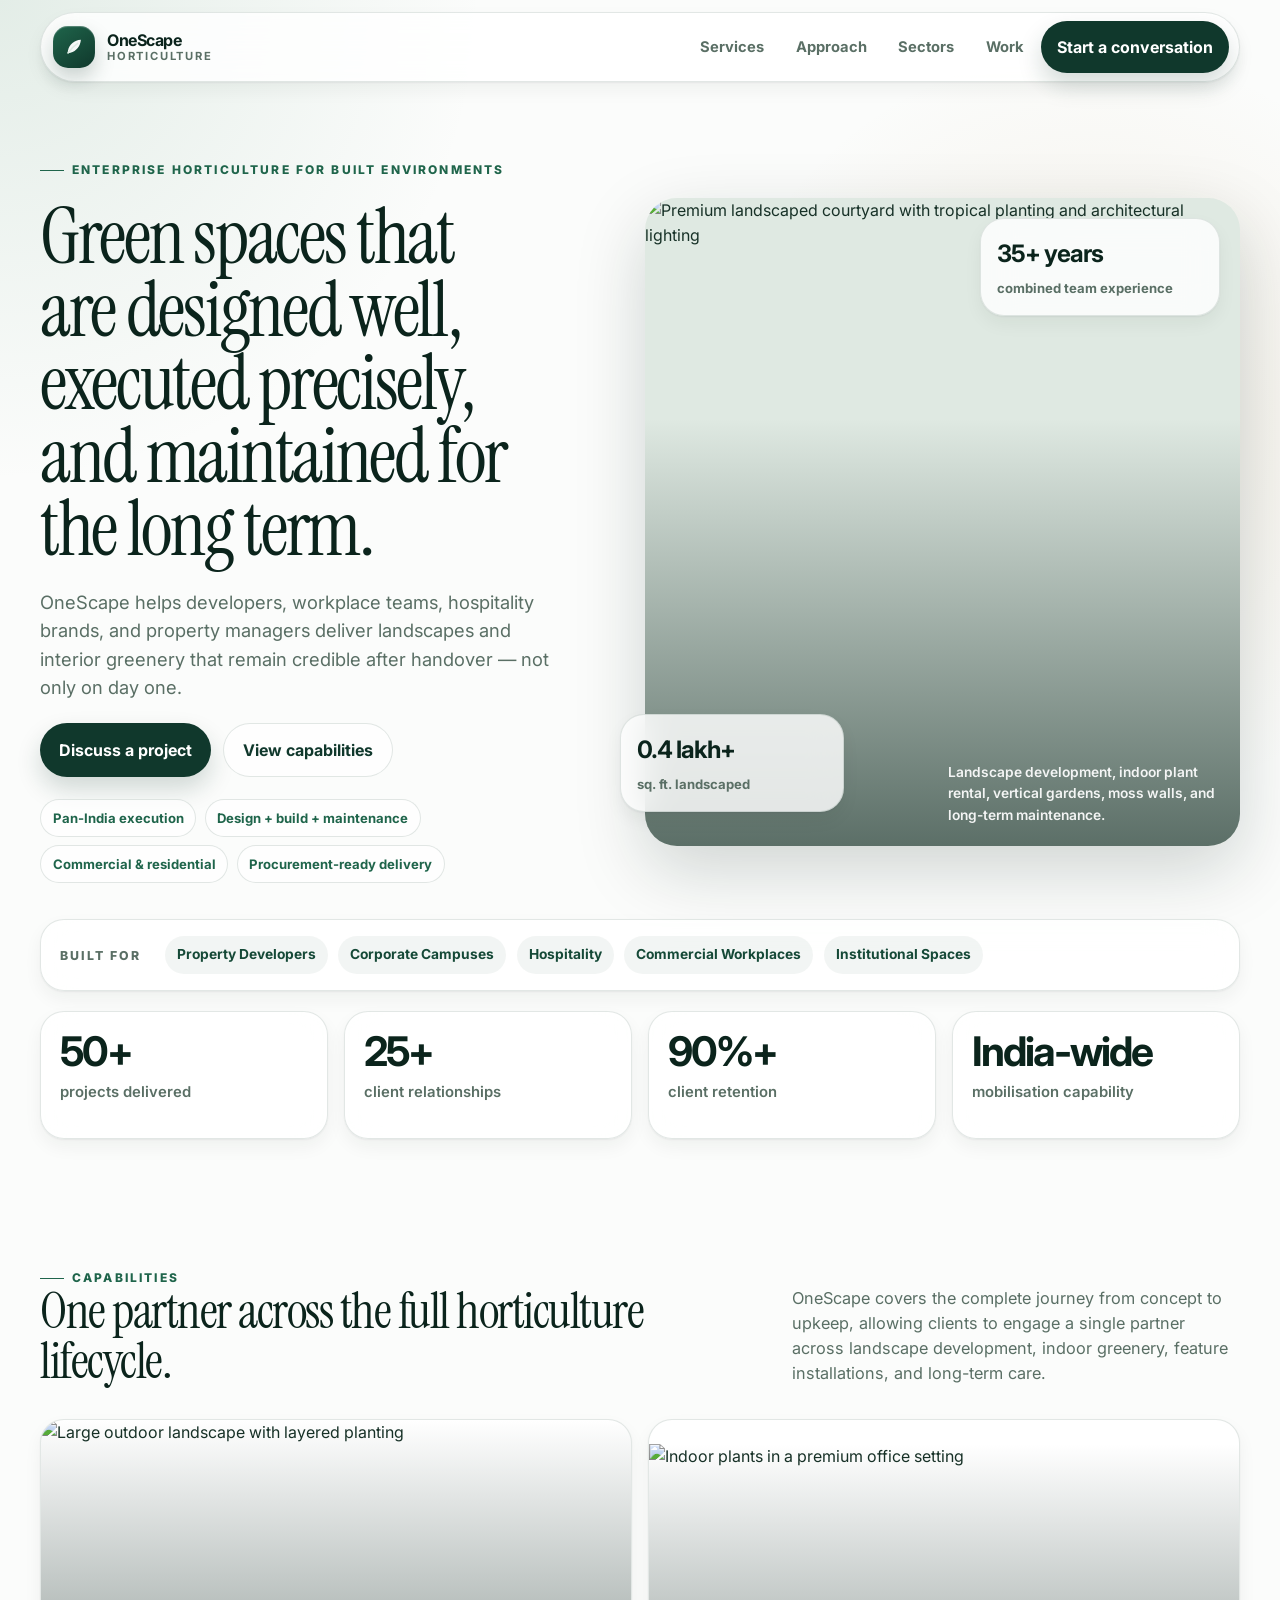
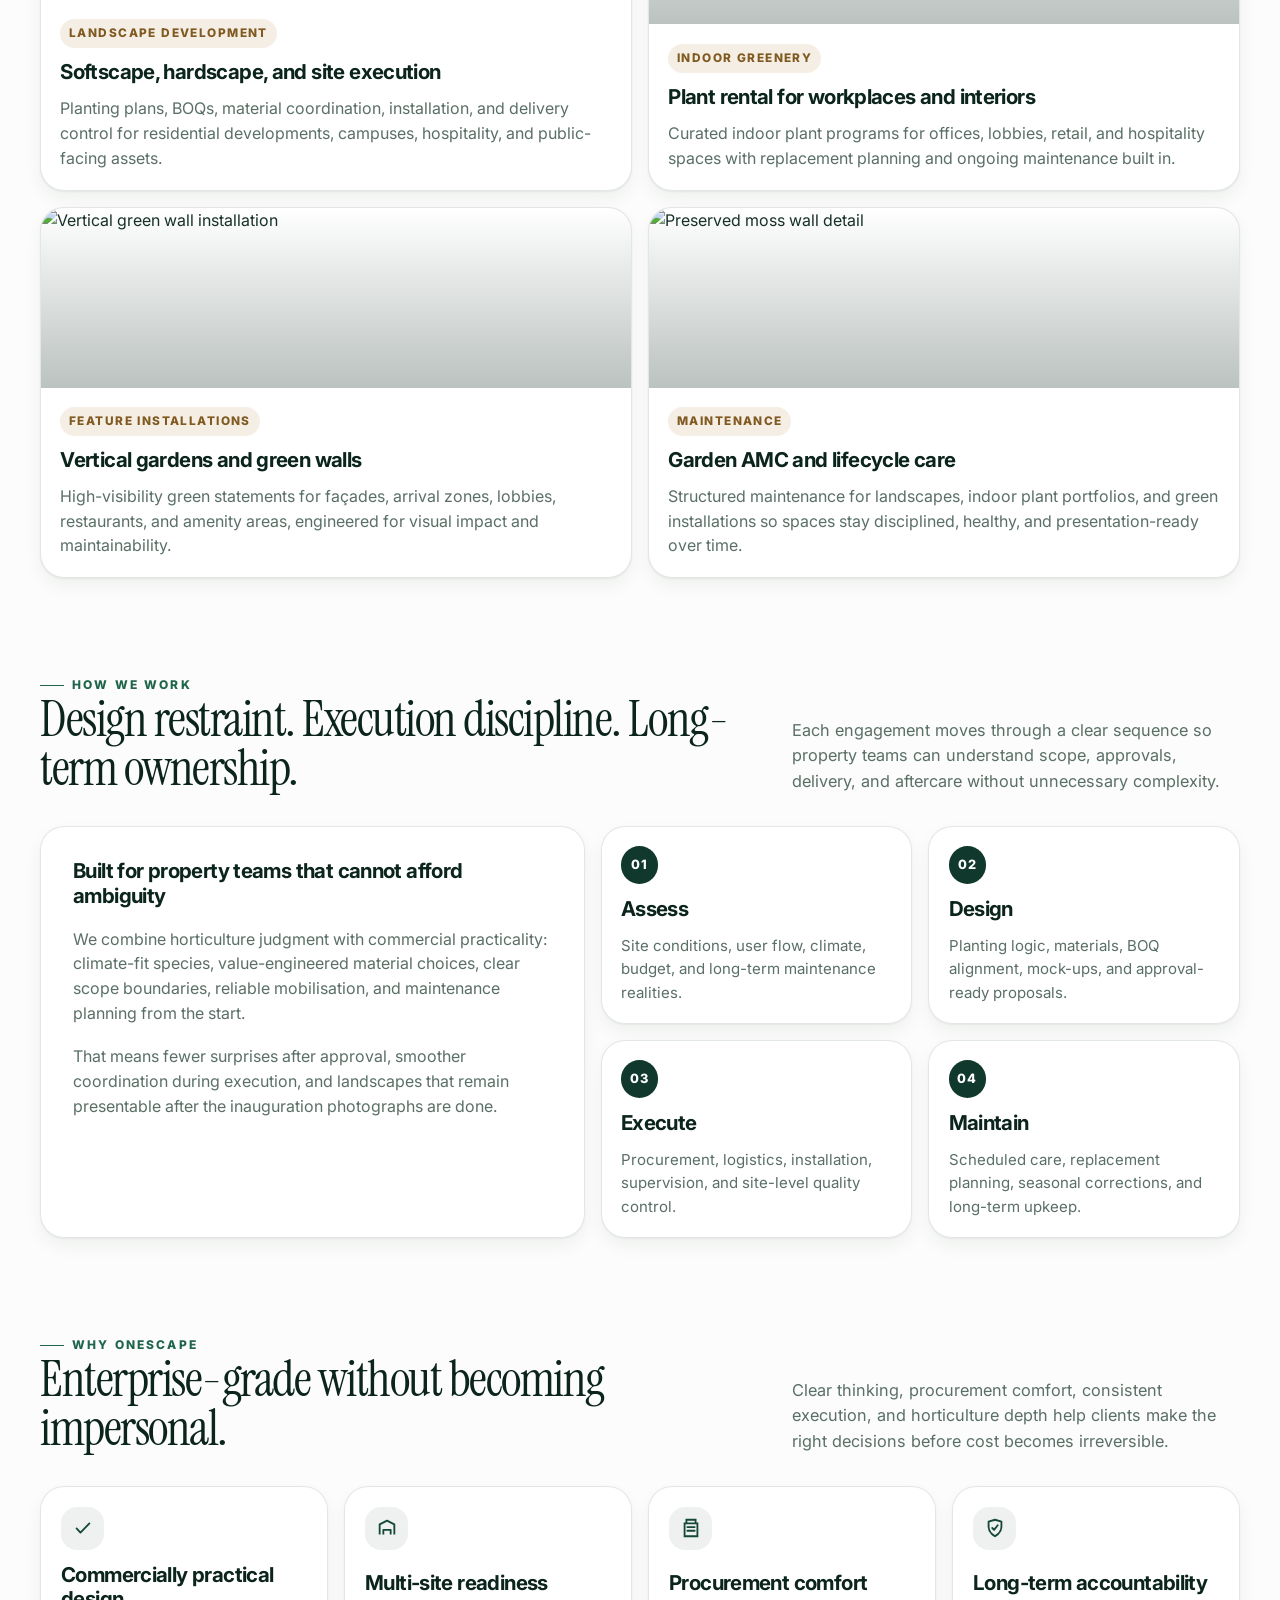
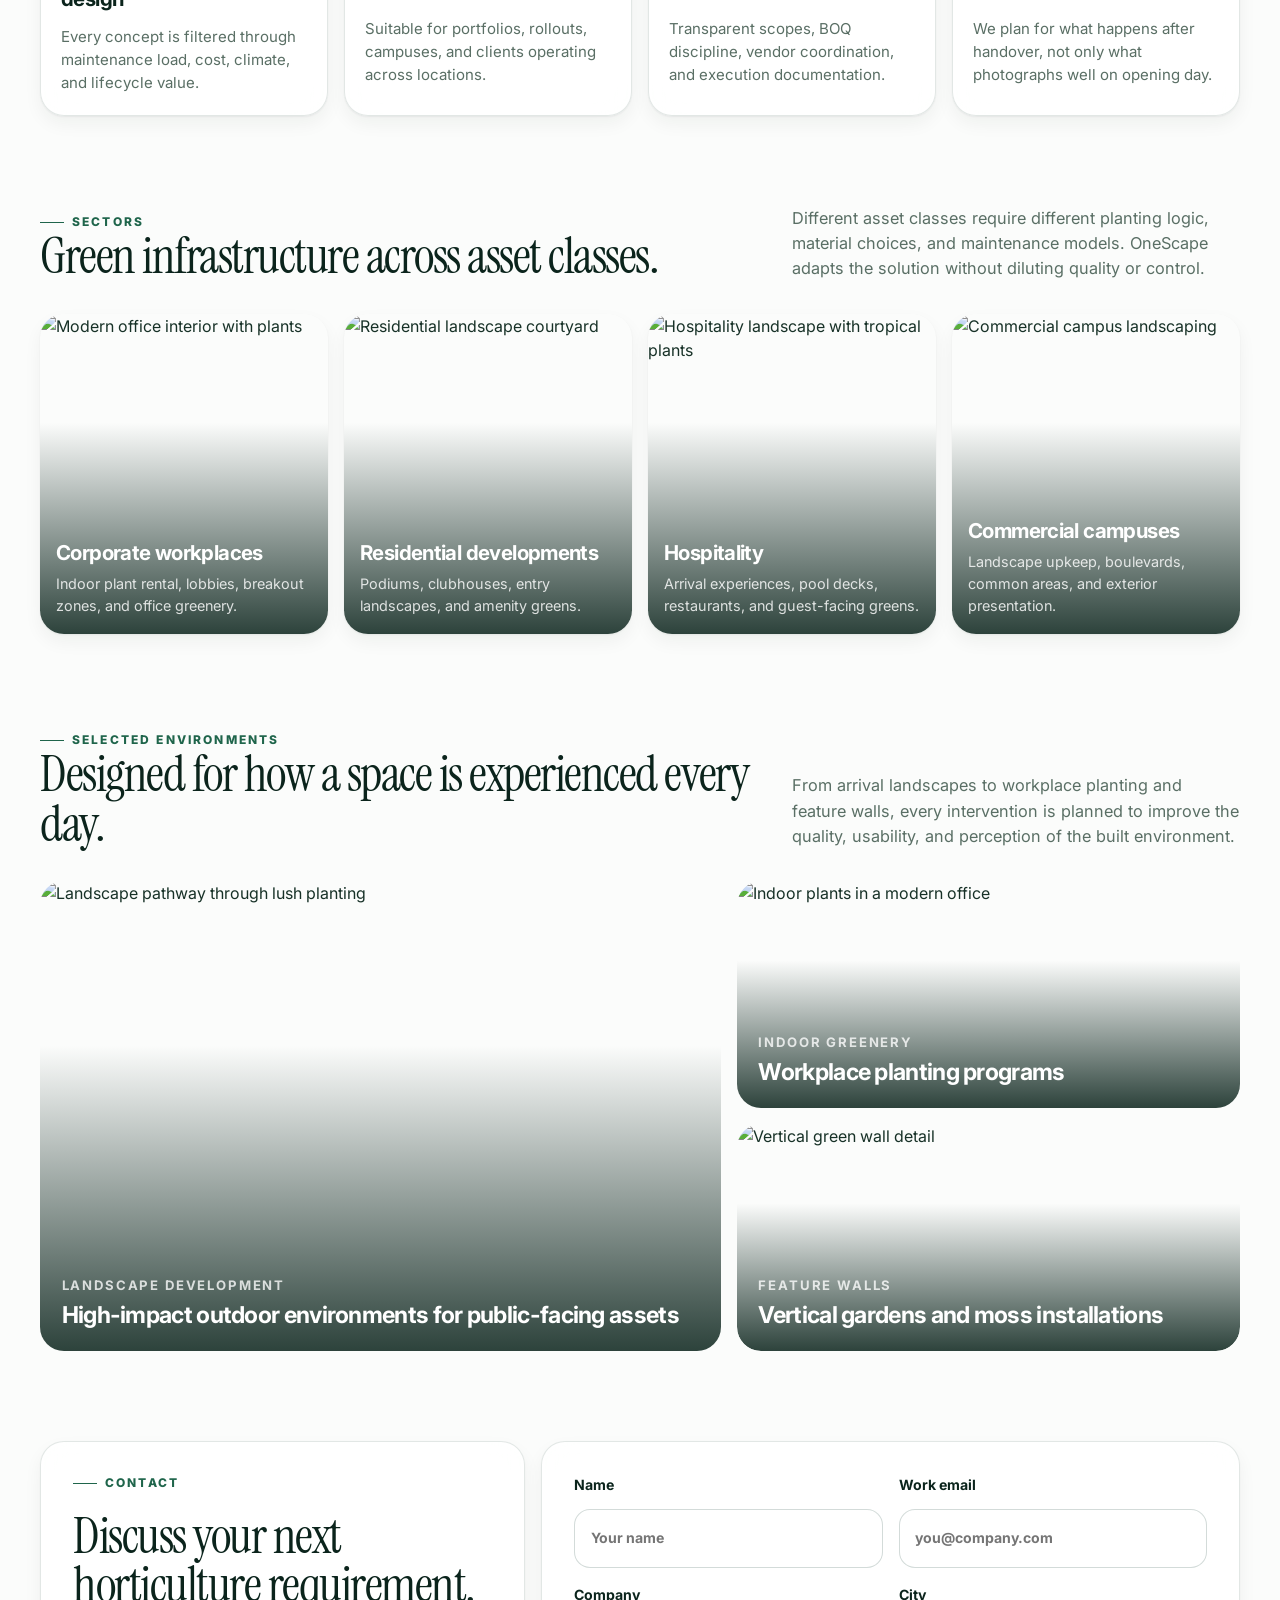
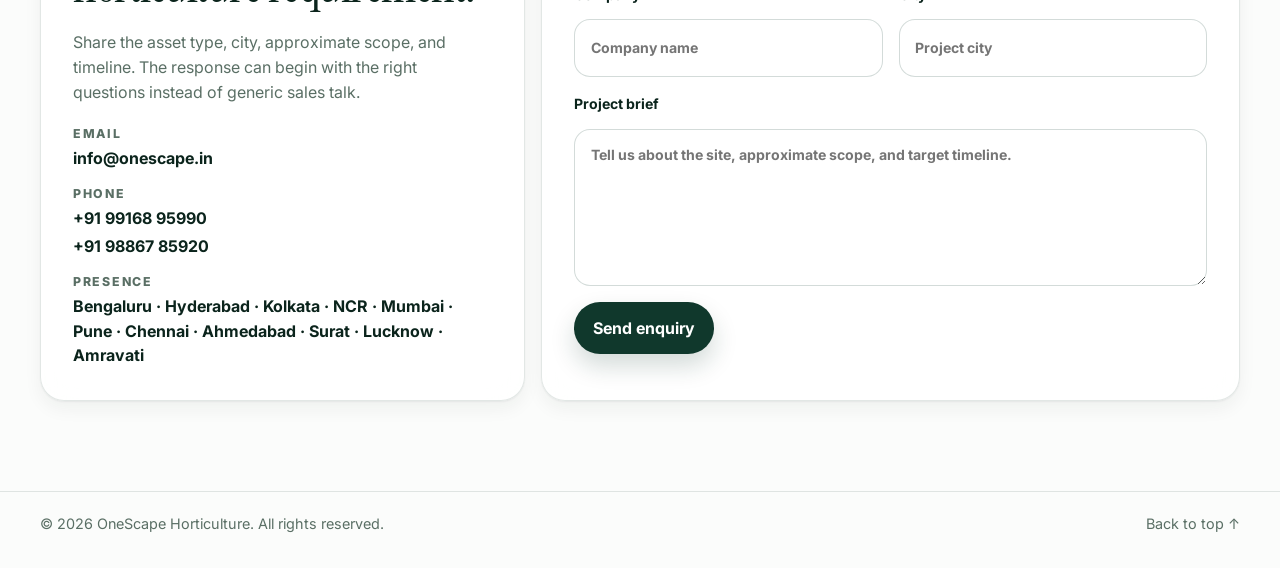
==== commit b813fd72: "Add files via upload" ====
--- a/index.html
+++ b/index.html
@@ -3,346 +3,1497 @@
 <head>
   <meta charset="utf-8" />
   <meta name="viewport" content="width=device-width, initial-scale=1" />
-  <title>OnEscape Horticulture — Living Landscapes that Sell Your Vision</title>
-  <meta name="description" content="Softscape, hardscape, vertical gardens, moss walls, and AMC. We design high‑impact green infrastructure that accelerates sales, retention and ESG outcomes." />
-  <meta name="author" content="OnEscape Horticulture" />
-  <meta property="og:title" content="OnEscape Horticulture" />
-  <meta property="og:description" content="Living landscapes that sell your vision — softscape, hardscape, vertical gardens, moss walls, AMC." />
+  <title>OneScape Horticulture — Enterprise Horticulture for Built Environments</title>
+  <meta name="description" content="OneScape Horticulture designs, builds, and maintains enterprise-grade green environments for commercial campuses, workplaces, residential developments, hospitality, and public spaces across India." />
+  <meta name="author" content="OneScape Horticulture" />
+  <meta property="og:title" content="OneScape Horticulture" />
+  <meta property="og:description" content="Enterprise horticulture for built environments — landscape development, indoor plant rental, vertical gardens, moss walls, and long-term maintenance." />
   <meta property="og:type" content="website" />
-  <meta name="theme-color" content="#0b3d2e" />
-  <link rel="preconnect" href="https://fonts.gstatic.com" crossorigin>
-  <link rel="preconnect" href="https://fonts.googleapis.com">
-  <link href="https://fonts.googleapis.com/css2?family=Inter:wght@300;400;500;600;700&family=Playfair+Display:wght@500;600&display=swap" rel="stylesheet">
+  <meta name="theme-color" content="#10382c" />
+  <link rel="preconnect" href="https://fonts.googleapis.com" />
+  <link rel="preconnect" href="https://fonts.gstatic.com" crossorigin />
+  <link href="https://fonts.googleapis.com/css2?family=Inter:wght@400;500;600;700;800&family=Instrument+Serif:ital@0;1&display=swap" rel="stylesheet" />
+
   <style>
-    :root{
-      --ink:#0b2e22;            /* deep green for headings */
-      --text:#233a31;           /* body text */
-      --muted:#5a6d63;          /* secondary */
-      --bg:#f5f8f6;             /* paper */
-      --card:#ffffff;           /* surfaces */
-      --edge:#e6efe9;           /* lines */
-      --brand:#1eb378;          /* primary accent */
-      --brand-2:#7bdca5;        /* light accent */
-      --max:1160px;
-      --radius:18px;
-      --shadow:0 10px 30px rgba(11,61,46,.08);
-    }
-    *{box-sizing:border-box}
-    html,body{margin:0;background:var(--bg);color:var(--text);font:16px/1.65 Inter, system-ui, -apple-system, Segoe UI, Roboto, Arial, sans-serif}
-    h1,h2,h3{font-family:"Playfair Display", serif;color:var(--ink);margin:0 0 .6rem;letter-spacing:.15px}
-    h1{font-size:clamp(2rem,5.6vw,3.6rem);line-height:1.06}
-    h2{font-size:clamp(1.6rem,3.1vw,2.4rem)}
-    h3{font-size:clamp(1.1rem,2.1vw,1.3rem)}
-    p{margin:.4rem 0 1rem}
-    a{color:inherit;text-decoration:none}
-    .muted{color:var(--muted)}
-    .container{max-width:var(--max);margin:0 auto;padding:0 22px}
-    .btn{display:inline-flex;align-items:center;gap:.55rem;padding:.85rem 1.1rem;background:linear-gradient(180deg,var(--brand),#189b66);color:#fff;font-weight:700;border-radius:14px;box-shadow:0 8px 18px rgba(30,179,120,.25);transition:.25s;border:0}
-    .btn:hover{transform:translateY(-1px);box-shadow:0 12px 26px rgba(30,179,120,.32)}
-    .btn.ghost{background:#fff;color:var(--ink);border:1px solid var(--edge);box-shadow:none}
-
-    /* NAV */
-    .nav{position:sticky;top:0;z-index:50;background:rgba(245,248,246,.8);backdrop-filter:blur(8px);border-bottom:1px solid var(--edge)}
-    .nav-inner{display:flex;align-items:center;justify-content:space-between;padding:.7rem 0}
-    .brand{display:flex;align-items:center;gap:.6rem;font-weight:800;color:var(--ink)}
-    .leaf{width:28px;height:28px;border-radius:10px;background:conic-gradient(from 180deg at 50% 50%, #17a56b, #25c97b 40%, #b9f1d1 60%, #17a56b);box-shadow:0 0 0 1px #cfe7db inset}
-    .menu{display:flex;gap:1.2rem}
-    .menu a{font-weight:600}
-    .hamb{display:none;background:transparent;border:0;font-size:1.4rem}
-    @media (max-width:860px){
-      .menu{display:none}
-      .menu.open{display:flex;flex-direction:column;position:absolute;left:0;right:0;top:58px;background:#ffffff;border-top:1px solid var(--edge);padding:12px 24px 16px}
-      .hamb{display:block;color:var(--ink)}
-    }
-
-    /* HERO */
-    .hero{border-bottom:1px solid var(--edge);background:linear-gradient(180deg,#ffffff, #f7fbf8)}
-    .hero-grid{display:grid;grid-template-columns: 1.1fr .9fr;gap:42px;align-items:center;padding:70px 0 56px}
-    .pill{display:inline-block;padding:.35rem .7rem;border:1px solid var(--edge);border-radius:999px;font-weight:700;font-size:.8rem;color:var(--ink);background:#fff}
-    .badges{display:flex;gap:.4rem;flex-wrap:wrap;margin-top:10px}
-    .shot{border-radius:18px;overflow:hidden;border:1px solid var(--edge);box-shadow:var(--shadow)}
-    .shot img{width:100%;height:100%;object-fit:cover}
-    @media (max-width:980px){.hero-grid{grid-template-columns:1fr;padding:56px 0}}
-
-    /* STRIP */
-    .strip{border-top:1px solid var(--edge);border-bottom:1px solid var(--edge);background:#fff}
-    .strip .inner{display:flex;gap:24px;flex-wrap:wrap;align-items:center;padding:14px 0;color:var(--muted);font-weight:700;font-size:.95rem}
-
-    /* METRICS */
-    .metrics{display:grid;grid-template-columns:repeat(5,1fr);gap:12px}
-    @media (max-width:980px){.metrics{grid-template-columns:repeat(3,1fr)}}
-    @media (max-width:640px){.metrics{grid-template-columns:repeat(2,1fr)}}
-    .metric{background:#fff;border:1px solid var(--edge);border-radius:16px;padding:16px;text-align:center;box-shadow:var(--shadow)}
-    .metric strong{display:block;font-size:1.6rem;color:var(--ink)}
-
-    /* SECTIONS */
-    .section{padding:64px 0}
-    .grid{display:grid;grid-template-columns:repeat(3,minmax(0,1fr));gap:16px}
-    @media (max-width:980px){.grid{grid-template-columns:repeat(2,1fr)}}
-    @media (max-width:640px){.grid{grid-template-columns:1fr}}
-    .card{background:#fff;border:1px solid var(--edge);border-radius:16px;padding:18px;box-shadow:var(--shadow)}
-    .card h3{margin-bottom:.2rem}
-    .chip{display:inline-block;font-size:.75rem;padding:.18rem .5rem;border:1px solid var(--edge);border-radius:999px;color:var(--muted)}
-
-    /* SERVICES */
-    .services{display:grid;grid-template-columns:repeat(4,1fr);gap:16px}
-    @media (max-width:980px){.services{grid-template-columns:1fr 1fr}}
-    @media (max-width:640px){.services{grid-template-columns:1fr}}
-    .svc{background:#fff;border:1px solid var(--edge);border-radius:16px;padding:18px;box-shadow:var(--shadow)}
-
-    /* WHY */
-    .why{display:grid;grid-template-columns:repeat(4,1fr);gap:14px}
-    @media (max-width:980px){.why{grid-template-columns:1fr 1fr}}
-    @media (max-width:640px){.why{grid-template-columns:1fr}}
-    .why .item{background:#fff;border:1px solid var(--edge);border-radius:16px;padding:16px;box-shadow:var(--shadow)}
-
-    /* BUDGET */
-    .budget{display:grid;grid-template-columns:1fr .8fr;gap:18px}
-    @media (max-width:980px){.budget{grid-template-columns:1fr}}
-    .panel{background:#fff;border:1px solid var(--edge);border-radius:16px;padding:18px;box-shadow:var(--shadow)}
-
-    /* PROCESS */
-    .steps{display:grid;grid-template-columns:repeat(4,1fr);gap:14px}
-    @media (max-width:980px){.steps{grid-template-columns:1fr 1fr}}
-    @media (max-width:640px){.steps{grid-template-columns:1fr}}
-    .step{background:#fff;border:1px solid var(--edge);border-radius:16px;padding:18px;box-shadow:var(--shadow)}
-    .step .num{font-weight:900;color:var(--brand);font-size:.92rem;letter-spacing:.14em}
-
-    /* CONTACT */
-    .contact{display:grid;grid-template-columns:1.1fr .9fr;gap:18px}
-    @media (max-width:980px){.contact{grid-template-columns:1fr}}
-
-    /* FOOTER */
-    footer{border-top:1px solid var(--edge);padding:18px 0;color:var(--muted);font-size:.92rem;background:#fff}
-
-    /* Reveal */
-    .reveal{opacity:0;transform:translateY(8px);transition:opacity .6s ease, transform .6s ease}
-    .reveal.show{opacity:1;transform:none}
+    :root {
+      --forest-950: #0b241c;
+      --forest-900: #10382c;
+      --forest-800: #154937;
+      --forest-700: #1f654b;
+      --forest-600: #287f5d;
+      --sage-500: #77a98d;
+      --sage-300: #cfe0d4;
+      --sage-200: #e6efe9;
+      --sage-100: #f2f7f4;
+      --paper: #fbfcfb;
+      --surface: rgba(255, 255, 255, 0.82);
+      --surface-strong: #ffffff;
+      --text: #173127;
+      --muted: #5a6f65;
+      --line: rgba(16, 56, 44, 0.12);
+      --accent: #b68a47;
+      --accent-soft: rgba(182, 138, 71, 0.14);
+      --shadow-sm: 0 1px 2px rgba(11, 36, 28, 0.06), 0 8px 18px rgba(11, 36, 28, 0.05);
+      --shadow-md: 0 16px 40px rgba(11, 36, 28, 0.12);
+      --shadow-lg: 0 24px 70px rgba(11, 36, 28, 0.18);
+      --radius-sm: 16px;
+      --radius-md: 24px;
+      --radius-lg: 32px;
+      --max: 1200px;
+      --section: clamp(4.25rem, 7vw, 6.5rem);
+      --transition: 220ms cubic-bezier(.2,.8,.2,1);
+    }
+
+    *, *::before, *::after {
+      box-sizing: border-box;
+    }
+
+    html {
+      scroll-behavior: smooth;
+      background: var(--paper);
+    }
+
+    body {
+      margin: 0;
+      min-width: 320px;
+      color: var(--text);
+      background:
+        radial-gradient(circle at top left, rgba(119, 169, 141, 0.18), transparent 30rem),
+        radial-gradient(circle at 85% 8%, rgba(182, 138, 71, 0.12), transparent 24rem),
+        var(--paper);
+      font-family: Inter, system-ui, -apple-system, BlinkMacSystemFont, "Segoe UI", sans-serif;
+      font-size: 16px;
+      line-height: 1.55;
+      -webkit-font-smoothing: antialiased;
+      text-rendering: optimizeLegibility;
+    }
+
+    img {
+      display: block;
+      max-width: 100%;
+    }
+
+    a {
+      color: inherit;
+      text-decoration: none;
+    }
+
+    button,
+    input,
+    textarea {
+      font: inherit;
+    }
+
+    h1, h2, h3 {
+      margin: 0;
+      color: var(--forest-950);
+      letter-spacing: -0.03em;
+    }
+
+    h1, h2 {
+      font-family: "Instrument Serif", Georgia, serif;
+      font-weight: 400;
+    }
+
+    h1 {
+      max-width: 14ch;
+      font-size: clamp(2.65rem, 6vw, 4.85rem);
+      line-height: 0.95;
+    }
+
+    h2 {
+      font-size: clamp(2rem, 4vw, 3.1rem);
+      line-height: 1;
+    }
+
+    h3 {
+      font-size: clamp(1.05rem, 1.8vw, 1.28rem);
+      line-height: 1.2;
+      font-weight: 700;
+    }
+
+    p {
+      margin: 0;
+    }
+
+    .container {
+      width: min(calc(100% - 2rem), var(--max));
+      margin: 0 auto;
+    }
+
+    .eyebrow {
+      display: inline-flex;
+      align-items: center;
+      gap: 0.5rem;
+      color: var(--forest-700);
+      font-size: 0.75rem;
+      font-weight: 800;
+      letter-spacing: 0.18em;
+      text-transform: uppercase;
+    }
+
+    .eyebrow::before {
+      width: 1.5rem;
+      height: 1px;
+      background: currentColor;
+      content: "";
+    }
+
+    .section-head {
+      display: grid;
+      grid-template-columns: minmax(0, 1fr) minmax(18rem, 28rem);
+      gap: 2rem;
+      align-items: end;
+      margin-bottom: 2rem;
+    }
+
+    .section-copy {
+      color: var(--muted);
+      font-size: 1.02rem;
+    }
+
+    .muted {
+      color: var(--muted);
+    }
+
+    .surface {
+      border: 1px solid var(--line);
+      background: var(--surface);
+      backdrop-filter: blur(16px);
+      -webkit-backdrop-filter: blur(16px);
+      box-shadow: var(--shadow-sm);
+    }
+
+    .button {
+      display: inline-flex;
+      min-height: 48px;
+      align-items: center;
+      justify-content: center;
+      gap: 0.55rem;
+      border: 0;
+      border-radius: 999px;
+      padding: 0.85rem 1.18rem;
+      background: var(--forest-900);
+      color: #fff;
+      font-weight: 700;
+      transition: transform var(--transition), box-shadow var(--transition), background var(--transition), border-color var(--transition);
+      box-shadow: 0 12px 24px rgba(16, 56, 44, 0.18);
+      cursor: pointer;
+    }
+
+    .button:hover {
+      transform: translateY(-2px);
+      background: var(--forest-800);
+      box-shadow: 0 18px 32px rgba(16, 56, 44, 0.24);
+    }
+
+    .button:focus-visible,
+    .nav-link:focus-visible,
+    input:focus-visible,
+    textarea:focus-visible,
+    .menu-toggle:focus-visible {
+      outline: 3px solid rgba(40, 127, 93, 0.34);
+      outline-offset: 3px;
+    }
+
+    .button-secondary {
+      border: 1px solid var(--line);
+      background: rgba(255, 255, 255, 0.72);
+      color: var(--forest-900);
+      box-shadow: none;
+    }
+
+    .button-secondary:hover {
+      background: #fff;
+      border-color: rgba(16, 56, 44, 0.2);
+      box-shadow: var(--shadow-sm);
+    }
+
+    .nav-shell {
+      position: sticky;
+      top: 0;
+      z-index: 50;
+      padding: 0.75rem 0;
+      transition: padding var(--transition);
+    }
+
+    .nav-shell.is-scrolled {
+      padding: 0.5rem 0;
+    }
+
+    .nav {
+      position: relative;
+      display: flex;
+      min-height: 64px;
+      align-items: center;
+      justify-content: space-between;
+      gap: 1rem;
+      border-radius: 999px;
+      padding: 0.5rem 0.6rem 0.5rem 0.75rem;
+    }
+
+    .brand {
+      display: inline-flex;
+      align-items: center;
+      gap: 0.75rem;
+      color: var(--forest-950);
+      font-weight: 800;
+      letter-spacing: -0.03em;
+    }
+
+    .mark {
+      display: grid;
+      width: 42px;
+      height: 42px;
+      place-items: center;
+      border-radius: 15px;
+      background: linear-gradient(145deg, var(--forest-700), var(--forest-900));
+      box-shadow: inset 0 1px 1px rgba(255,255,255,.28), 0 10px 20px rgba(16,56,44,.22);
+    }
+
+    .mark svg {
+      width: 24px;
+      height: 24px;
+    }
+
+    .brand-copy {
+      display: grid;
+      line-height: 1;
+    }
+
+    .brand-copy strong {
+      font-size: 1rem;
+    }
+
+    .brand-copy span {
+      margin-top: 0.15rem;
+      color: var(--muted);
+      font-size: 0.7rem;
+      font-weight: 700;
+      letter-spacing: 0.16em;
+      text-transform: uppercase;
+    }
+
+    .nav-links {
+      display: flex;
+      align-items: center;
+      gap: 0.15rem;
+    }
+
+    .nav-link {
+      border-radius: 999px;
+      padding: 0.72rem 0.92rem;
+      color: var(--muted);
+      font-size: 0.92rem;
+      font-weight: 700;
+      transition: color var(--transition), background var(--transition);
+    }
+
+    .nav-link:hover {
+      color: var(--forest-950);
+      background: rgba(16, 56, 44, 0.06);
+    }
+
+    .nav-cta {
+      min-height: 44px;
+      padding-inline: 1rem;
+    }
+
+    .menu-toggle {
+      display: none;
+      width: 44px;
+      height: 44px;
+      border: 1px solid var(--line);
+      border-radius: 50%;
+      background: rgba(255,255,255,.72);
+      color: var(--forest-950);
+      cursor: pointer;
+    }
+
+    .hero {
+      position: relative;
+      padding: clamp(2rem, 4vw, 3.35rem) 0 2rem;
+    }
+
+    .hero-grid {
+      display: grid;
+      grid-template-columns: minmax(0, 0.92fr) minmax(26rem, 1.08fr);
+      gap: clamp(2rem, 4vw, 4rem);
+      align-items: center;
+    }
+
+    .hero-copy {
+      display: grid;
+      gap: 1.35rem;
+      padding: clamp(0rem, 2vw, 1rem) 0;
+    }
+
+    .hero-copy > p {
+      max-width: 35rem;
+      color: var(--muted);
+      font-size: clamp(1rem, 1.55vw, 1.15rem);
+    }
+
+    .hero-actions {
+      display: flex;
+      flex-wrap: wrap;
+      gap: 0.75rem;
+    }
+
+    .hero-proof {
+      display: flex;
+      flex-wrap: wrap;
+      gap: 0.55rem;
+    }
+
+    .proof-pill {
+      display: inline-flex;
+      min-height: 36px;
+      align-items: center;
+      border: 1px solid var(--line);
+      border-radius: 999px;
+      padding: 0.48rem 0.72rem;
+      background: rgba(255,255,255,.62);
+      color: var(--forest-700);
+      font-size: 0.82rem;
+      font-weight: 700;
+    }
+
+    .hero-visual {
+      position: relative;
+      min-height: min(72vh, 680px);
+    }
+
+    .hero-image {
+      position: absolute;
+      inset: 0 0 0 clamp(0rem, 2vw, 2.25rem);
+      overflow: hidden;
+      border-radius: var(--radius-lg);
+      background: #dfe9e2;
+      box-shadow: var(--shadow-lg);
+    }
+
+    .hero-image::after {
+      position: absolute;
+      inset: 0;
+      background: linear-gradient(180deg, transparent 34%, rgba(11, 36, 28, 0.62) 100%);
+      content: "";
+    }
+
+    .hero-image img {
+      width: 100%;
+      height: 100%;
+      object-fit: cover;
+    }
+
+    .hero-card {
+      position: absolute;
+      display: grid;
+      gap: 0.38rem;
+      border-radius: 24px;
+      padding: 1rem;
+    }
+
+    .hero-card strong {
+      color: var(--forest-950);
+      font-size: 1.5rem;
+      letter-spacing: -0.04em;
+    }
+
+    .hero-card span {
+      color: var(--muted);
+      font-size: 0.82rem;
+      font-weight: 700;
+    }
+
+    .hero-card-one {
+      left: 0;
+      bottom: 2.15rem;
+      width: min(14rem, 45%);
+    }
+
+    .hero-card-two {
+      right: 1.25rem;
+      top: 1.25rem;
+      width: min(15rem, 44%);
+    }
+
+    .hero-caption {
+      position: absolute;
+      right: 1.25rem;
+      bottom: 1.25rem;
+      max-width: 17rem;
+      color: rgba(255,255,255,.92);
+      font-size: 0.86rem;
+      font-weight: 600;
+      z-index: 1;
+    }
+
+    .trust-strip {
+      padding: 1.25rem 0 0;
+    }
+
+    .trust-card {
+      display: grid;
+      grid-template-columns: auto 1fr;
+      gap: 1.5rem;
+      align-items: center;
+      border-radius: var(--radius-md);
+      padding: 1rem 1.2rem;
+    }
+
+    .trust-card > span {
+      color: var(--muted);
+      font-size: 0.77rem;
+      font-weight: 800;
+      letter-spacing: 0.16em;
+      text-transform: uppercase;
+    }
+
+    .trust-list {
+      display: flex;
+      flex-wrap: wrap;
+      gap: 0.65rem;
+    }
+
+    .trust-list span {
+      border-radius: 999px;
+      background: rgba(16,56,44,.05);
+      padding: 0.52rem 0.75rem;
+      color: var(--forest-800);
+      font-size: 0.86rem;
+      font-weight: 700;
+    }
+
+    .metrics {
+      padding-top: 1.25rem;
+    }
+
+    .metric-grid {
+      display: grid;
+      grid-template-columns: repeat(4, minmax(0, 1fr));
+      gap: 1rem;
+    }
+
+    .metric {
+      min-height: 128px;
+      border-radius: var(--radius-md);
+      padding: 1.2rem;
+    }
+
+    .metric strong {
+      display: block;
+      color: var(--forest-950);
+      font-size: clamp(1.8rem, 3.2vw, 2.55rem);
+      line-height: 1;
+      letter-spacing: -0.05em;
+    }
+
+    .metric span {
+      display: block;
+      margin-top: 0.55rem;
+      color: var(--muted);
+      font-size: 0.93rem;
+      font-weight: 600;
+    }
+
+    section {
+      padding-top: var(--section);
+    }
+
+    .services-grid {
+      display: grid;
+      grid-template-columns: repeat(2, minmax(0, 1fr));
+      gap: 1rem;
+    }
+
+    .service {
+      display: grid;
+      min-height: 280px;
+      grid-template-columns: minmax(0, 1fr);
+      align-content: end;
+      overflow: hidden;
+      border-radius: var(--radius-md);
+      background: var(--surface-strong);
+      box-shadow: var(--shadow-sm);
+      border: 1px solid var(--line);
+      transition: transform var(--transition), box-shadow var(--transition);
+    }
+
+    .service:hover {
+      transform: translateY(-4px);
+      box-shadow: var(--shadow-md);
+    }
+
+    .service-media {
+      position: relative;
+      height: 180px;
+      overflow: hidden;
+    }
+
+    .service-media::after {
+      position: absolute;
+      inset: 0;
+      background: linear-gradient(180deg, transparent, rgba(11,36,28,.28));
+      content: "";
+    }
+
+    .service-media img {
+      width: 100%;
+      height: 100%;
+      object-fit: cover;
+      transition: transform 700ms cubic-bezier(.2,.8,.2,1);
+    }
+
+    .service:hover .service-media img {
+      transform: scale(1.04);
+    }
+
+    .service-body {
+      display: grid;
+      gap: 0.72rem;
+      padding: 1.2rem;
+    }
+
+    .service-body p {
+      color: var(--muted);
+    }
+
+    .service-tag {
+      width: fit-content;
+      border-radius: 999px;
+      background: var(--accent-soft);
+      padding: 0.35rem 0.55rem;
+      color: #805a21;
+      font-size: 0.74rem;
+      font-weight: 800;
+      letter-spacing: 0.12em;
+      text-transform: uppercase;
+    }
+
+    .operating-model {
+      display: grid;
+      grid-template-columns: minmax(0, 0.92fr) minmax(28rem, 1.08fr);
+      gap: 1rem;
+      align-items: stretch;
+    }
+
+    .model-copy {
+      display: grid;
+      gap: 1.15rem;
+      align-content: start;
+      border-radius: var(--radius-md);
+      padding: clamp(1.3rem, 3vw, 2rem);
+    }
+
+    .model-copy p {
+      color: var(--muted);
+    }
+
+    .model-grid {
+      display: grid;
+      grid-template-columns: repeat(2, minmax(0, 1fr));
+      gap: 1rem;
+    }
+
+    .model-step {
+      position: relative;
+      display: grid;
+      gap: 0.8rem;
+      min-height: 170px;
+      border-radius: var(--radius-md);
+      padding: 1.2rem;
+    }
+
+    .step-number {
+      display: grid;
+      width: 2.35rem;
+      height: 2.35rem;
+      place-items: center;
+      border-radius: 50%;
+      background: var(--forest-900);
+      color: #fff;
+      font-size: 0.8rem;
+      font-weight: 800;
+      letter-spacing: 0.08em;
+    }
+
+    .model-step p {
+      color: var(--muted);
+      font-size: 0.94rem;
+    }
+
+    .advantages-grid {
+      display: grid;
+      grid-template-columns: repeat(4, minmax(0, 1fr));
+      gap: 1rem;
+    }
+
+    .advantage {
+      display: grid;
+      gap: 0.8rem;
+      min-height: 190px;
+      border-radius: var(--radius-md);
+      padding: 1.25rem;
+    }
+
+    .advantage-icon {
+      display: grid;
+      width: 2.7rem;
+      height: 2.7rem;
+      place-items: center;
+      border-radius: 16px;
+      background: rgba(16,56,44,.07);
+      color: var(--forest-800);
+    }
+
+    .advantage p {
+      color: var(--muted);
+      font-size: 0.94rem;
+    }
+
+    .sectors {
+      display: grid;
+      grid-template-columns: repeat(4, minmax(0, 1fr));
+      gap: 1rem;
+    }
+
+    .sector {
+      position: relative;
+      min-height: 320px;
+      overflow: hidden;
+      border-radius: var(--radius-md);
+      box-shadow: var(--shadow-sm);
+    }
+
+    .sector::after {
+      position: absolute;
+      inset: 0;
+      background: linear-gradient(180deg, transparent 34%, rgba(11,36,28,.86) 100%);
+      content: "";
+    }
+
+    .sector img {
+      width: 100%;
+      height: 100%;
+      object-fit: cover;
+      transition: transform 800ms cubic-bezier(.2,.8,.2,1);
+    }
+
+    .sector:hover img {
+      transform: scale(1.05);
+    }
+
+    .sector-content {
+      position: absolute;
+      right: 1rem;
+      bottom: 1rem;
+      left: 1rem;
+      z-index: 1;
+      display: grid;
+      gap: 0.45rem;
+      color: #fff;
+    }
+
+    .sector-content h3 {
+      color: #fff;
+    }
+
+    .sector-content p {
+      color: rgba(255,255,255,.82);
+      font-size: 0.9rem;
+    }
+
+    .work-grid {
+      display: grid;
+      grid-template-columns: 1.15fr 0.85fr;
+      gap: 1rem;
+    }
+
+    .work-feature,
+    .work-side {
+      overflow: hidden;
+      border-radius: var(--radius-md);
+    }
+
+    .work-feature {
+      position: relative;
+      min-height: 470px;
+    }
+
+    .work-feature::after,
+    .work-card::after {
+      position: absolute;
+      inset: 0;
+      background: linear-gradient(180deg, transparent 35%, rgba(11,36,28,.86) 100%);
+      content: "";
+    }
+
+    .work-feature img,
+    .work-card img {
+      width: 100%;
+      height: 100%;
+      object-fit: cover;
+    }
+
+    .work-caption {
+      position: absolute;
+      right: 1.35rem;
+      bottom: 1.35rem;
+      left: 1.35rem;
+      z-index: 1;
+      display: grid;
+      gap: 0.42rem;
+      color: #fff;
+    }
+
+    .work-caption h3 {
+      color: #fff;
+      font-size: 1.45rem;
+    }
+
+    .work-caption span {
+      color: rgba(255,255,255,.78);
+      font-size: 0.82rem;
+      font-weight: 700;
+      letter-spacing: 0.14em;
+      text-transform: uppercase;
+    }
+
+    .work-side {
+      display: grid;
+      gap: 1rem;
+    }
+
+    .work-card {
+      position: relative;
+      min-height: 227px;
+      overflow: hidden;
+      border-radius: var(--radius-md);
+    }
+
+    .contact-wrap {
+      display: grid;
+      grid-template-columns: minmax(0, 0.82fr) minmax(28rem, 1.18fr);
+      gap: 1rem;
+      align-items: stretch;
+      padding-bottom: var(--section);
+    }
+
+    .contact-copy,
+    .contact-form {
+      border-radius: var(--radius-md);
+      padding: clamp(1.3rem, 3vw, 2rem);
+    }
+
+    .contact-copy {
+      display: grid;
+      gap: 1.2rem;
+      align-content: start;
+    }
+
+    .contact-list {
+      display: grid;
+      gap: 0.85rem;
+      margin: 0;
+      padding: 0;
+      list-style: none;
+    }
+
+    .contact-list li {
+      display: grid;
+      gap: 0.18rem;
+    }
+
+    .contact-list span {
+      color: var(--muted);
+      font-size: 0.77rem;
+      font-weight: 800;
+      letter-spacing: 0.14em;
+      text-transform: uppercase;
+    }
+
+    .contact-list a,
+    .contact-list strong {
+      width: fit-content;
+      color: var(--forest-950);
+      font-weight: 700;
+    }
+
+    .contact-form {
+      display: grid;
+      gap: 1rem;
+    }
+
+    .form-grid {
+      display: grid;
+      grid-template-columns: repeat(2, minmax(0, 1fr));
+      gap: 1rem;
+    }
+
+    label {
+      display: grid;
+      gap: 0.4rem;
+      color: var(--forest-950);
+      font-size: 0.88rem;
+      font-weight: 700;
+    }
+
+    input,
+    textarea {
+      width: 100%;
+      border: 1px solid rgba(16,56,44,.18);
+      border-radius: 16px;
+      background: rgba(255,255,255,.92);
+      color: var(--text);
+      padding: 0.86rem 0.95rem;
+      transition: border-color var(--transition), box-shadow var(--transition);
+    }
+
+    textarea {
+      min-height: 150px;
+      resize: vertical;
+    }
+
+    input:focus,
+    textarea:focus {
+      border-color: rgba(40,127,93,.55);
+      box-shadow: 0 0 0 4px rgba(40,127,93,.12);
+      outline: 0;
+    }
+
+    .footer {
+      border-top: 1px solid var(--line);
+      padding: 1.35rem 0 2rem;
+    }
+
+    .footer-inner {
+      display: flex;
+      flex-wrap: wrap;
+      align-items: center;
+      justify-content: space-between;
+      gap: 0.75rem;
+      color: var(--muted);
+      font-size: 0.9rem;
+    }
+
+    .reveal {
+      opacity: 0;
+      transform: translateY(18px);
+      transition: opacity 650ms cubic-bezier(.2,.8,.2,1), transform 650ms cubic-bezier(.2,.8,.2,1);
+    }
+
+    .reveal.is-visible {
+      opacity: 1;
+      transform: none;
+    }
+
+    @media (max-width: 1080px) {
+      .hero-grid,
+      .operating-model,
+      .contact-wrap {
+        grid-template-columns: 1fr;
+      }
+
+      .hero-visual {
+        min-height: 560px;
+      }
+
+      .advantages-grid,
+      .sectors {
+        grid-template-columns: repeat(2, minmax(0, 1fr));
+      }
+
+      .work-grid {
+        grid-template-columns: 1fr;
+      }
+
+      .work-side {
+        grid-template-columns: repeat(2, minmax(0, 1fr));
+      }
+    }
+
+    @media (max-width: 820px) {
+      .section-head,
+      .trust-card {
+        grid-template-columns: 1fr;
+      }
+
+      .nav-links {
+        position: absolute;
+        top: calc(100% + 0.65rem);
+        right: 0;
+        left: 0;
+        display: none;
+        flex-direction: column;
+        align-items: stretch;
+        gap: 0.25rem;
+        border: 1px solid var(--line);
+        border-radius: 24px;
+        background: rgba(255,255,255,.96);
+        padding: 0.55rem;
+        box-shadow: var(--shadow-md);
+      }
+
+      .nav-links.is-open {
+        display: flex;
+      }
+
+      .nav-link {
+        width: 100%;
+      }
+
+      .menu-toggle {
+        display: grid;
+        place-items: center;
+      }
+
+      .nav-cta {
+        width: 100%;
+      }
+
+      .metric-grid,
+      .services-grid,
+      .model-grid,
+      .advantages-grid,
+      .sectors,
+      .form-grid,
+      .work-side {
+        grid-template-columns: 1fr;
+      }
+
+      .hero-visual {
+        min-height: 480px;
+      }
+
+      .hero-image {
+        inset: 0;
+      }
+
+      .hero-card-one {
+        left: 1rem;
+        bottom: 1rem;
+        width: calc(50% - 1.25rem);
+      }
+
+      .hero-card-two {
+        right: 1rem;
+        top: 1rem;
+        width: calc(50% - 1.25rem);
+      }
+
+      .hero-caption {
+        right: 1rem;
+        bottom: 6.2rem;
+        left: 1rem;
+        max-width: none;
+      }
+    }
+
+    @media (max-width: 560px) {
+      .container {
+        width: min(calc(100% - 1.25rem), var(--max));
+      }
+
+      .nav {
+        min-height: 60px;
+      }
+
+      .brand-copy span {
+        display: none;
+      }
+
+      .hero {
+        padding-top: 1.25rem;
+      }
+
+      .hero-visual {
+        min-height: 440px;
+      }
+
+      .hero-card {
+        padding: 0.85rem;
+      }
+
+      .hero-card strong {
+        font-size: 1.25rem;
+      }
+
+      .hero-caption {
+        font-size: 0.8rem;
+      }
+
+      .service {
+        min-height: 0;
+      }
+
+      .service-media {
+        height: 165px;
+      }
+
+      .sector {
+        min-height: 280px;
+      }
+
+      .work-feature {
+        min-height: 360px;
+      }
+
+      .work-card {
+        min-height: 220px;
+      }
+    }
+
+    @media (prefers-reduced-motion: reduce) {
+      html {
+        scroll-behavior: auto;
+      }
+
+      *, *::before, *::after {
+        animation-duration: 0.01ms !important;
+        animation-iteration-count: 1 !important;
+        transition-duration: 0.01ms !important;
+        scroll-behavior: auto !important;
+      }
+
+      .reveal {
+        opacity: 1;
+        transform: none;
+      }
+    }
   </style>
 </head>
 <body>
-  <!-- NAV -->
-  <nav class="nav" aria-label="Primary">
-    <div class="container nav-inner">
-      <a href="#top" class="brand"><span class="leaf" aria-hidden="true"></span>OnEscape</a>
-      <button class="hamb" aria-label="Toggle menu" aria-expanded="false">☰</button>
-      <div class="menu" role="menubar">
-        <a href="#projects" role="menuitem">Work</a>
-        <a href="#services" role="menuitem">Services</a>
-        <a href="#why" role="menuitem">Why OnEscape</a>
-        <a href="#process" role="menuitem">Process</a>
-        <a href="#contact" role="menuitem" class="btn" style="padding:.55rem .9rem">Enquire</a>
-      </div>
+  <div class="nav-shell" id="navShell">
+    <div class="container">
+      <nav class="nav surface" aria-label="Primary navigation">
+        <a href="#top" class="brand" aria-label="OneScape Horticulture home">
+          <span class="mark" aria-hidden="true">
+            <svg viewBox="0 0 24 24" fill="none">
+              <path d="M18.8 4.8C12.4 5.3 7.4 9.2 6 15.4c-.2.9-.3 1.8-.3 2.8 1-.1 1.9-.2 2.8-.5 6-1.5 9.9-6.4 10.4-12.9-.1-.1-.1-.1-.1 0Z" fill="white" opacity=".96"/>
+              <path d="M6 18c2.4-3.8 5.5-6.9 9.7-9.7" stroke="#DDEBE3" stroke-width="1.5" stroke-linecap="round"/>
+            </svg>
+          </span>
+          <span class="brand-copy">
+            <strong>OneScape</strong>
+            <span>Horticulture</span>
+          </span>
+        </a>
+
+        <button class="menu-toggle" type="button" aria-label="Open menu" aria-expanded="false" aria-controls="navLinks">
+          <svg width="20" height="20" viewBox="0 0 20 20" fill="none" aria-hidden="true">
+            <path d="M3 5.5h14M3 10h14M3 14.5h14" stroke="currentColor" stroke-width="1.8" stroke-linecap="round"/>
+          </svg>
+        </button>
+
+        <div class="nav-links" id="navLinks">
+          <a class="nav-link" href="#services">Services</a>
+          <a class="nav-link" href="#approach">Approach</a>
+          <a class="nav-link" href="#sectors">Sectors</a>
+          <a class="nav-link" href="#work">Work</a>
+          <a class="button nav-cta" href="#contact">Start a conversation</a>
+        </div>
+      </nav>
     </div>
-  </nav>
-
-  <!-- HERO -->
-  <header id="top" class="hero">
-    <div class="container hero-grid">
-      <div>
-        <span class="pill">SOFTSCAPE • HARDSCAPE • GREEN WALL • VERTICAL GARDEN</span>
-        <h1>We design living landscapes that sell your vision — before the brochure does.</h1>
-        <p class="muted">Green is no longer optional — it's a strategic advantage. We turn high‑impact green infrastructure into faster bookings, higher retention and visible ESG wins.</p>
-        <div class="badges">
-          <span class="chip">Greater Returns</span>
-          <span class="chip">Audit‑ready AMC</span>
-          <span class="chip">Vertical & Moss Walls</span>
-          <span class="chip">Pan‑India Delivery</span>
+  </div>
+
+  <main id="top">
+    <header class="hero">
+      <div class="container hero-grid">
+        <div class="hero-copy reveal">
+          <span class="eyebrow">Enterprise horticulture for built environments</span>
+          <h1>Green spaces that are designed well, executed precisely, and maintained for the long term.</h1>
+          <p>OneScape helps developers, workplace teams, hospitality brands, and property managers deliver landscapes and interior greenery that remain credible after handover — not only on day one.</p>
+          <div class="hero-actions">
+            <a class="button" href="#contact">Discuss a project</a>
+            <a class="button button-secondary" href="#services">View capabilities</a>
+          </div>
+          <div class="hero-proof" aria-label="Core strengths">
+            <span class="proof-pill">Pan-India execution</span>
+            <span class="proof-pill">Design + build + maintenance</span>
+            <span class="proof-pill">Commercial & residential</span>
+            <span class="proof-pill">Procurement-ready delivery</span>
+          </div>
         </div>
-        <div style="display:flex;gap:.6rem;flex-wrap:wrap;margin-top:14px">
-          <a class="btn" href="#contact">Request a 10‑min consult →</a>
-          <a class="btn ghost" href="#services">Explore services</a>
+
+        <div class="hero-visual reveal">
+          <div class="hero-image">
+            <img src="https://images.unsplash.com/photo-1542314831-068cd1dbfeeb?auto=format&fit=crop&w=1400&q=80" alt="Premium landscaped courtyard with tropical planting and architectural lighting" fetchpriority="high" />
+          </div>
+          <div class="hero-card hero-card-one surface">
+            <strong>0.4 lakh+</strong>
+            <span>sq. ft. landscaped</span>
+          </div>
+          <div class="hero-card hero-card-two surface">
+            <strong>35+ years</strong>
+            <span>combined team experience</span>
+          </div>
+          <p class="hero-caption">Landscape development, indoor plant rental, vertical gardens, moss walls, and long-term maintenance.</p>
         </div>
       </div>
-      <div class="shot reveal">
-        <img alt="Calm green courtyard" src="https://images.unsplash.com/photo-1542314831-068cd1dbfeeb?q=80&w=1400&auto=format&fit=crop"/>
+
+      <div class="container trust-strip">
+        <div class="trust-card surface reveal">
+          <span>Built for</span>
+          <div class="trust-list">
+            <span>Property Developers</span>
+            <span>Corporate Campuses</span>
+            <span>Hospitality</span>
+            <span>Commercial Workplaces</span>
+            <span>Institutional Spaces</span>
+          </div>
+        </div>
       </div>
-    </div>
-  </header>
-
-  <div class="strip">
-    <div class="container inner">
-      <span>We don’t design gardens. We design revenue acceleration.</span>
-      <span class="chip">ESG & Wellness</span>
-      <span class="chip">Value‑engineered</span>
-      <span class="chip">Compliance‑friendly</span>
-    </div>
-  </div>
-
-  <!-- METRICS -->
-  <section class="section container">
-    <div class="metrics">
-      <div class="metric reveal"><strong>50+</strong><span class="muted">Projects</span></div>
-      <div class="metric reveal"><strong>25+</strong><span class="muted">Premier Clients</span></div>
-      <div class="metric reveal"><strong>35+ yrs</strong><span class="muted">Team Experience</span></div>
-      <div class="metric reveal"><strong>0.4 Lakh</strong><span class="muted">Sq.ft. Landscaped</span></div>
-      <div class="metric reveal"><strong>90%+</strong><span class="muted">Client Retention</span></div>
-    </div>
-  </section>
-
-  <!-- PRESENCE -->
-  <section class="section container">
-    <h2>Nationwide presence, local expertise</h2>
-    <p class="muted">Executing complex green infrastructure across Bengaluru, Hyderabad, Kolkata, NCR, Mumbai, Pune, Chennai, Ahmedabad, Surat, Lucknow, Amravati and more.</p>
-    <div class="grid">
-      <div class="card reveal"><h3>Stronger Environmental Presence</h3><p>Green spaces showcase sustainability, reinforcing brand values and investor appeal.</p></div>
-      <div class="card reveal"><h3>Efficient Space Use</h3><p>Vertical gardens and green zones maximise impact without compromising compliance.</p></div>
-      <div class="card reveal"><h3>Better Incentives</h3><p>Well‑planned eco‑projects unlock government and private incentives.</p></div>
-    </div>
-  </section>
-
-  <!-- SERVICES -->
-  <section id="services" class="section container">
-    <h2>What we do</h2>
-    <div class="services">
-      <div class="svc reveal">
-        <h3>Landscape Architecture that Sells</h3>
-        <p>We turn open spaces into high‑conversion experiences. Every curve, path and plant is placed to increase booking rates and property value — not just look pretty.</p>
+
+      <div class="container metrics">
+        <div class="metric-grid">
+          <article class="metric surface reveal">
+            <strong>50+</strong>
+            <span>projects delivered</span>
+          </article>
+          <article class="metric surface reveal">
+            <strong>25+</strong>
+            <span>client relationships</span>
+          </article>
+          <article class="metric surface reveal">
+            <strong>90%+</strong>
+            <span>client retention</span>
+          </article>
+          <article class="metric surface reveal">
+            <strong>India-wide</strong>
+            <span>mobilisation capability</span>
+          </article>
+        </div>
       </div>
-      <div class="svc reveal">
-        <h3>Zero‑Hassle Green AMC</h3>
-        <p>We own your landscape outcomes so you never have to chase us. Proactive maintenance keeps spaces pristine — without your team lifting a finger.</p>
+    </header>
+
+    <section id="services">
+      <div class="container">
+        <div class="section-head reveal">
+          <div>
+            <span class="eyebrow">Capabilities</span>
+            <h2>One partner across the full horticulture lifecycle.</h2>
+          </div>
+          <p class="section-copy">OneScape covers the complete journey from concept to upkeep, allowing clients to engage a single partner across landscape development, indoor greenery, feature installations, and long-term care.</p>
+        </div>
+
+        <div class="services-grid">
+          <article class="service reveal">
+            <div class="service-media">
+              <img src="https://images.unsplash.com/photo-1470165511815-34e78ff7a111?auto=format&fit=crop&w=1000&q=80" alt="Large outdoor landscape with layered planting" loading="lazy" decoding="async" />
+            </div>
+            <div class="service-body">
+              <span class="service-tag">Landscape development</span>
+              <h3>Softscape, hardscape, and site execution</h3>
+              <p>Planting plans, BOQs, material coordination, installation, and delivery control for residential developments, campuses, hospitality, and public-facing assets.</p>
+            </div>
+          </article>
+
+          <article class="service reveal">
+            <div class="service-media">
+              <img src="https://images.unsplash.com/photo-1497250681960-ef046c08a56e?auto=format&fit=crop&w=1000&q=80" alt="Indoor plants in a premium office setting" loading="lazy" decoding="async" />
+            </div>
+            <div class="service-body">
+              <span class="service-tag">Indoor greenery</span>
+              <h3>Plant rental for workplaces and interiors</h3>
+              <p>Curated indoor plant programs for offices, lobbies, retail, and hospitality spaces with replacement planning and ongoing maintenance built in.</p>
+            </div>
+          </article>
+
+          <article class="service reveal">
+            <div class="service-media">
+              <img src="https://images.unsplash.com/photo-1519331379826-f10be5486c6f?auto=format&fit=crop&w=1000&q=80" alt="Vertical green wall installation" loading="lazy" decoding="async" />
+            </div>
+            <div class="service-body">
+              <span class="service-tag">Feature installations</span>
+              <h3>Vertical gardens and green walls</h3>
+              <p>High-visibility green statements for façades, arrival zones, lobbies, restaurants, and amenity areas, engineered for visual impact and maintainability.</p>
+            </div>
+          </article>
+
+          <article class="service reveal">
+            <div class="service-media">
+              <img src="https://images.unsplash.com/photo-1512428813834-c702c7702b78?auto=format&fit=crop&w=1000&q=80" alt="Preserved moss wall detail" loading="lazy" decoding="async" />
+            </div>
+            <div class="service-body">
+              <span class="service-tag">Maintenance</span>
+              <h3>Garden AMC and lifecycle care</h3>
+              <p>Structured maintenance for landscapes, indoor plant portfolios, and green installations so spaces stay disciplined, healthy, and presentation-ready over time.</p>
+            </div>
+          </article>
+        </div>
       </div>
-      <div class="svc reveal">
-        <h3>Vertical Gardens that Command Attention</h3>
-        <p>Turn blank walls into buyer magnets. Fully installed and maintained by us to elevate perception and sustainability ratings.</p>
+    </section>
+
+    <section id="approach">
+      <div class="container">
+        <div class="section-head reveal">
+          <div>
+            <span class="eyebrow">How we work</span>
+            <h2>Design restraint. Execution discipline. Long-term ownership.</h2>
+          </div>
+          <p class="section-copy">Each engagement moves through a clear sequence so property teams can understand scope, approvals, delivery, and aftercare without unnecessary complexity.</p>
+        </div>
+
+        <div class="operating-model">
+          <article class="model-copy surface reveal">
+            <h3>Built for property teams that cannot afford ambiguity</h3>
+            <p>We combine horticulture judgment with commercial practicality: climate-fit species, value-engineered material choices, clear scope boundaries, reliable mobilisation, and maintenance planning from the start.</p>
+            <p>That means fewer surprises after approval, smoother coordination during execution, and landscapes that remain presentable after the inauguration photographs are done.</p>
+          </article>
+
+          <div class="model-grid">
+            <article class="model-step surface reveal">
+              <span class="step-number">01</span>
+              <h3>Assess</h3>
+              <p>Site conditions, user flow, climate, budget, and long-term maintenance realities.</p>
+            </article>
+            <article class="model-step surface reveal">
+              <span class="step-number">02</span>
+              <h3>Design</h3>
+              <p>Planting logic, materials, BOQ alignment, mock-ups, and approval-ready proposals.</p>
+            </article>
+            <article class="model-step surface reveal">
+              <span class="step-number">03</span>
+              <h3>Execute</h3>
+              <p>Procurement, logistics, installation, supervision, and site-level quality control.</p>
+            </article>
+            <article class="model-step surface reveal">
+              <span class="step-number">04</span>
+              <h3>Maintain</h3>
+              <p>Scheduled care, replacement planning, seasonal corrections, and long-term upkeep.</p>
+            </article>
+          </div>
+        </div>
       </div>
-      <div class="svc reveal">
-        <h3>Moss Walls (Luxury, No Maintenance)</h3>
-        <p>Zero maintenance, maximum impact. Our moss installations stay perfect for years — no water, no sunlight, no headaches.</p>
+    </section>
+
+    <section>
+      <div class="container">
+        <div class="section-head reveal">
+          <div>
+            <span class="eyebrow">Why OneScape</span>
+            <h2>Enterprise-grade without becoming impersonal.</h2>
+          </div>
+          <p class="section-copy">Clear thinking, procurement comfort, consistent execution, and horticulture depth help clients make the right decisions before cost becomes irreversible.</p>
+        </div>
+
+        <div class="advantages-grid">
+          <article class="advantage surface reveal">
+            <span class="advantage-icon" aria-hidden="true">
+              <svg width="22" height="22" viewBox="0 0 24 24" fill="none"><path d="M5 12.5 9.2 17 19 7" stroke="currentColor" stroke-width="2" stroke-linecap="round" stroke-linejoin="round"/></svg>
+            </span>
+            <h3>Commercially practical design</h3>
+            <p>Every concept is filtered through maintenance load, cost, climate, and lifecycle value.</p>
+          </article>
+          <article class="advantage surface reveal">
+            <span class="advantage-icon" aria-hidden="true">
+              <svg width="22" height="22" viewBox="0 0 24 24" fill="none"><path d="M4 19V8l8-4 8 4v11" stroke="currentColor" stroke-width="2" stroke-linejoin="round"/><path d="M8 19v-5h8v5" stroke="currentColor" stroke-width="2" stroke-linejoin="round"/></svg>
+            </span>
+            <h3>Multi-site readiness</h3>
+            <p>Suitable for portfolios, rollouts, campuses, and clients operating across locations.</p>
+          </article>
+          <article class="advantage surface reveal">
+            <span class="advantage-icon" aria-hidden="true">
+              <svg width="22" height="22" viewBox="0 0 24 24" fill="none"><path d="M7 3h10v4H7zM5 7h14v14H5z" stroke="currentColor" stroke-width="2"/><path d="M8 11h8M8 15h8" stroke="currentColor" stroke-width="2" stroke-linecap="round"/></svg>
+            </span>
+            <h3>Procurement comfort</h3>
+            <p>Transparent scopes, BOQ discipline, vendor coordination, and execution documentation.</p>
+          </article>
+          <article class="advantage surface reveal">
+            <span class="advantage-icon" aria-hidden="true">
+              <svg width="22" height="22" viewBox="0 0 24 24" fill="none"><path d="M12 21s7-4 7-10V5l-7-2-7 2v6c0 6 7 10 7 10Z" stroke="currentColor" stroke-width="2" stroke-linejoin="round"/><path d="m9 12 2 2 4-5" stroke="currentColor" stroke-width="2" stroke-linecap="round" stroke-linejoin="round"/></svg>
+            </span>
+            <h3>Long-term accountability</h3>
+            <p>We plan for what happens after handover, not only what photographs well on opening day.</p>
+          </article>
+        </div>
       </div>
-    </div>
-  </section>
-
-  <!-- WHY ONEESCAPE -->
-  <section id="why" class="section container">
-    <h2>Why OnEscape?</h2>
-    <div class="why">
-      <div class="item reveal"><h3>Design Innovation</h3><p>Site mapping, moodboards and 3D renders tailored to your property and audience.</p></div>
-      <div class="item reveal"><h3>Precision Execution</h3><p>Detailed BOQs, mockups, QA and photo logs. Delivery with zero deviation from plan.</p></div>
-      <div class="item reveal"><h3>Real‑time Market Insight</h3><p>Species and material choices aligned to budgets, climate and buyer expectations.</p></div>
-      <div class="item reveal"><h3>Anticipatory Service</h3><p>We handle logistics, delivery and replacements proactively so you don’t have to.</p></div>
-      <div class="item reveal"><h3>Try Before You Plant</h3><p>Mockups and trial patches to de‑risk decisions.</p></div>
-      <div class="item reveal"><h3>Strategic Expertise</h3><p>From ESG hooks to value engineering, we plan for lifecycle ROI.</p></div>
-      <div class="item reveal"><h3>Long‑term Partnerships</h3><p>Retention‑first mindset with predictable SLAs and reporting.</p></div>
-      <div class="item reveal"><h3>Free Design Consultation</h3><p>Clarity on scope, outcomes and timelines from day one.</p></div>
-    </div>
-  </section>
-
-  <!-- BUDGET & VALUE -->
-  <section class="section container">
-    <h2>Where your budget works hardest</h2>
-    <div class="budget">
-      <div class="panel reveal">
-        <p>Our optimised service mix delivers beauty, durability and low upkeep — without compromise.</p>
-        <ul>
-          <li><strong>Dream Bigger (10%)</strong> — Custom features with long‑term payoff.</li>
-          <li><strong>Built to Last (15%)</strong> — Structural integrity and timeless look.</li>
-          <li><strong>Always Pristine (20%)</strong> — Low‑hassle, long‑life upkeep.</li>
-          <li><strong>Living Art, Zero Stress (25%)</strong> — Bold green statements with zero daily care.</li>
-        </ul>
+    </section>
+
+    <section id="sectors">
+      <div class="container">
+        <div class="section-head reveal">
+          <div>
+            <span class="eyebrow">Sectors</span>
+            <h2>Green infrastructure across asset classes.</h2>
+          </div>
+          <p class="section-copy">Different asset classes require different planting logic, material choices, and maintenance models. OneScape adapts the solution without diluting quality or control.</p>
+        </div>
+
+        <div class="sectors">
+          <article class="sector reveal">
+            <img src="https://images.unsplash.com/photo-1497366754035-f200968a6e72?auto=format&fit=crop&w=800&q=80" alt="Modern office interior with plants" loading="lazy" decoding="async" />
+            <div class="sector-content">
+              <h3>Corporate workplaces</h3>
+              <p>Indoor plant rental, lobbies, breakout zones, and office greenery.</p>
+            </div>
+          </article>
+          <article class="sector reveal">
+            <img src="https://images.unsplash.com/photo-1460317442991-0ec209397118?auto=format&fit=crop&w=800&q=80" alt="Residential landscape courtyard" loading="lazy" decoding="async" />
+            <div class="sector-content">
+              <h3>Residential developments</h3>
+              <p>Podiums, clubhouses, entry landscapes, and amenity greens.</p>
+            </div>
+          </article>
+          <article class="sector reveal">
+            <img src="https://images.unsplash.com/photo-1445019980597-93fa8acb246c?auto=format&fit=crop&w=800&q=80" alt="Hospitality landscape with tropical plants" loading="lazy" decoding="async" />
+            <div class="sector-content">
+              <h3>Hospitality</h3>
+              <p>Arrival experiences, pool decks, restaurants, and guest-facing greens.</p>
+            </div>
+          </article>
+          <article class="sector reveal">
+            <img src="https://images.unsplash.com/photo-1481277542470-605612bd2d61?auto=format&fit=crop&w=800&q=80" alt="Commercial campus landscaping" loading="lazy" decoding="async" />
+            <div class="sector-content">
+              <h3>Commercial campuses</h3>
+              <p>Landscape upkeep, boulevards, common areas, and exterior presentation.</p>
+            </div>
+          </article>
+        </div>
       </div>
-      <div class="panel reveal">
-        <svg viewBox="0 0 220 220" width="100%" height="220" role="img" aria-label="Budget allocation chart">
-          <defs>
-            <linearGradient id="g1" x1="0" x2="0" y1="0" y2="1"><stop offset="0%" stop-color="#1eb378"/><stop offset="100%" stop-color="#189b66"/></linearGradient>
-            <linearGradient id="g2" x1="0" x2="0" y1="0" y2="1"><stop offset="0%" stop-color="#7bdca5"/><stop offset="100%" stop-color="#4fc18a"/></linearGradient>
-          </defs>
-          <circle cx="110" cy="110" r="90" fill="#f2f7f3" stroke="#e6efe9" stroke-width="2" />
-          <!-- simple stacked arcs for illustration -->
-          <path d="M110 20 A90 90 0 0 1 187 62" fill="none" stroke="url(#g1)" stroke-width="26"/>
-          <path d="M187 62 A90 90 0 0 1 200 110" fill="none" stroke="url(#g2)" stroke-width="26"/>
-          <path d="M200 110 A90 90 0 0 1 160 187" fill="none" stroke="url(#g1)" stroke-width="26"/>
-          <path d="M160 187 A90 90 0 0 1 110 200" fill="none" stroke="url(#g2)" stroke-width="26"/>
-          <path d="M110 200 A90 90 0 0 1 20 110" fill="none" stroke="url(#g1)" stroke-width="26"/>
-          <text x="110" y="114" text-anchor="middle" font-family="Inter" font-size="14" fill="#233a31">Optimised Mix</text>
-        </svg>
+    </section>
+
+    <section id="work">
+      <div class="container">
+        <div class="section-head reveal">
+          <div>
+            <span class="eyebrow">Selected environments</span>
+            <h2>Designed for how a space is experienced every day.</h2>
+          </div>
+          <p class="section-copy">From arrival landscapes to workplace planting and feature walls, every intervention is planned to improve the quality, usability, and perception of the built environment.</p>
+        </div>
+
+        <div class="work-grid">
+          <article class="work-feature reveal">
+            <img src="https://images.unsplash.com/photo-1519643381401-22c77e60520e?auto=format&fit=crop&w=1200&q=80" alt="Landscape pathway through lush planting" loading="lazy" decoding="async" />
+            <div class="work-caption">
+              <span>Landscape development</span>
+              <h3>High-impact outdoor environments for public-facing assets</h3>
+            </div>
+          </article>
+
+          <div class="work-side">
+            <article class="work-card reveal">
+              <img src="https://images.unsplash.com/photo-1487700160041-babef9c3cb55?auto=format&fit=crop&w=900&q=80" alt="Indoor plants in a modern office" loading="lazy" decoding="async" />
+              <div class="work-caption">
+                <span>Indoor greenery</span>
+                <h3>Workplace planting programs</h3>
+              </div>
+            </article>
+            <article class="work-card reveal">
+              <img src="https://images.unsplash.com/photo-1509423350716-97f2360af8e4?auto=format&fit=crop&w=900&q=80" alt="Vertical green wall detail" loading="lazy" decoding="async" />
+              <div class="work-caption">
+                <span>Feature walls</span>
+                <h3>Vertical gardens and moss installations</h3>
+              </div>
+            </article>
+          </div>
+        </div>
       </div>
-    </div>
-  </section>
-
-  <!-- PROCESS -->
-  <section id="process" class="section container">
-    <h2>From vision to living masterpiece</h2>
-    <div class="steps">
-      <div class="step reveal"><div class="num">01</div><h3>Imagine</h3><p>We decode your space’s potential with site mapping, moodboards and renders.</p></div>
-      <div class="step reveal"><div class="num">02</div><h3>Design</h3><p>Tailored layouts with transparent costs, species and timelines — every element planned.</p></div>
-      <div class="step reveal"><div class="num">03</div><h3>Build</h3><p>Project‑managed execution by expert teams with zero deviation from plan.</p></div>
-      <div class="step reveal"><div class="num">04</div><h3>Thrive</h3><p>Smart maintenance plans keep everything lush with minimal input.</p></div>
-    </div>
-  </section>
-
-  <!-- PROJECTS PLACEHOLDER -->
-  <section id="projects" class="section container">
-    <h2>Selected work</h2>
-    <p class="muted">Replace these placeholders with your real project images and captions.</p>
-    <div class="grid">
-      <div class="card reveal"><h3>High‑rise Podium Garden</h3><p class="muted">Design + Build</p></div>
-      <div class="card reveal"><h3>Vertical Garden — Lobby</h3><p class="muted">Signature Wall</p></div>
-      <div class="card reveal"><h3>Campus Boulevard Greens</h3><p class="muted">Maintenance</p></div>
-    </div>
-  </section>
-
-  <!-- TRUST -->
-  <section class="section container">
-    <h2>Trusted by visionaries, delivered with precision</h2>
-    <p class="muted">Across real‑estate leaders, workplaces and institutions — our landscapes speak for themselves.</p>
-    <div class="grid">
-      <div class="card reveal"><span class="chip">Ambuja Neotia</span></div>
-      <div class="card reveal"><span class="chip">Apex</span></div>
-      <div class="card reveal"><span class="chip">M3M</span></div>
-      <div class="card reveal"><span class="chip">JLL</span></div>
-      <div class="card reveal"><span class="chip">Colliers</span></div>
-      <div class="card reveal"><span class="chip">Mana Group</span></div>
-    </div>
-  </section>
-
-  <!-- CONTACT -->
-  <section id="contact" class="section container">
-    <h2>Let’s build your signature landscape</h2>
-    <div class="contact">
-      <div class="panel reveal">
-        <h3>Contact</h3>
-        <p><strong>Website:</strong> www.onescape.in<br>
-           <strong>Email:</strong> <a href="mailto:info@onescape.in">info@onescape.in</a><br>
-           <strong>Phone:</strong> <a href="tel:+919916895990">+91 9916895990</a> • <a href="tel:+919886785920">+91 98867 85920</a></p>
-        <form action="https://formspree.io/f/mayvlqze" method="POST">
-          <label for="name">Name</label>
-          <input id="name" name="name" placeholder="Your name" required>
-          <label for="email">Email</label>
-          <input id="email" name="email" type="email" placeholder="you@company.com" required>
-          <label for="msg">Message</label>
-          <textarea id="msg" name="message" placeholder="Project brief, site and timeline…" required></textarea>
-          <div style="margin-top:10px"><button class="btn" type="submit">Send enquiry</button></div>
+    </section>
+
+    <section id="contact">
+      <div class="container contact-wrap">
+        <article class="contact-copy surface reveal">
+          <span class="eyebrow">Contact</span>
+          <h2>Discuss your next horticulture requirement.</h2>
+          <p class="muted">Share the asset type, city, approximate scope, and timeline. The response can begin with the right questions instead of generic sales talk.</p>
+          <ul class="contact-list">
+            <li>
+              <span>Email</span>
+              <a href="mailto:info@onescape.in">info@onescape.in</a>
+            </li>
+            <li>
+              <span>Phone</span>
+              <a href="tel:+919916895990">+91 99168 95990</a>
+              <a href="tel:+919886785920">+91 98867 85920</a>
+            </li>
+            <li>
+              <span>Presence</span>
+              <strong>Bengaluru · Hyderabad · Kolkata · NCR · Mumbai · Pune · Chennai · Ahmedabad · Surat · Lucknow · Amravati</strong>
+            </li>
+          </ul>
+        </article>
+
+        <form class="contact-form surface reveal" action="https://formspree.io/f/mayvlqze" method="POST">
+          <div class="form-grid">
+            <label>
+              Name
+              <input name="name" autocomplete="name" placeholder="Your name" required />
+            </label>
+            <label>
+              Work email
+              <input name="email" type="email" autocomplete="email" placeholder="you@company.com" required />
+            </label>
+          </div>
+          <div class="form-grid">
+            <label>
+              Company
+              <input name="company" autocomplete="organization" placeholder="Company name" />
+            </label>
+            <label>
+              City
+              <input name="city" autocomplete="address-level2" placeholder="Project city" />
+            </label>
+          </div>
+          <label>
+            Project brief
+            <textarea name="message" placeholder="Tell us about the site, approximate scope, and target timeline." required></textarea>
+          </label>
+          <div>
+            <button class="button" type="submit">Send enquiry</button>
+          </div>
         </form>
-        <p class="muted" style="font-size:.8rem;margin-top:.6rem">Replace the form endpoint with your own when ready.</p>
       </div>
-      <div class="panel reveal">
-        <h3>Presence</h3>
-        <p>Bengaluru • Hyderabad • Kolkata • NCR • Mumbai • Pune • Chennai • Ahmedabad • Surat • Lucknow • Amravati</p>
-        <p class="muted">We mobilise across India via partner nurseries and site crews.</p>
-      </div>
-    </div>
-  </section>
-
-  <footer>
-    <div class="container" style="display:flex;gap:12px;flex-wrap:wrap;align-items:center;justify-content:space-between">
-      <div>© <span id="year"></span> OnEscape Horticulture. All rights reserved.</div>
-      <div class="muted"><a href="#top">Back to top ↑</a></div>
+    </section>
+  </main>
+
+  <footer class="footer">
+    <div class="container footer-inner">
+      <span>© <span id="year"></span> OneScape Horticulture. All rights reserved.</span>
+      <a href="#top">Back to top ↑</a>
     </div>
   </footer>
 
   <script>
-    // Mobile menu
-    const hamb = document.querySelector('.hamb');
-    const menu = document.querySelector('.menu');
-    hamb.addEventListener('click',()=>{const open=menu.classList.toggle('open');hamb.setAttribute('aria-expanded',open?'true':'false');});
-    // Reveal on scroll
-    const observer=new IntersectionObserver((entries)=>{entries.forEach(e=>{if(e.isIntersecting){e.target.classList.add('show');observer.unobserve(e.target);}})},{threshold:.12});
-    document.querySelectorAll('.reveal').forEach(el=>observer.observe(el));
-    // Year
-    document.getElementById('year').textContent=new Date().getFullYear();
+    const navShell = document.getElementById('navShell');
+    const menuToggle = document.querySelector('.menu-toggle');
+    const navLinks = document.getElementById('navLinks');
+    const navAnchors = navLinks.querySelectorAll('a');
+
+    const setScrolledState = () => {
+      navShell.classList.toggle('is-scrolled', window.scrollY > 12);
+    };
+
+    setScrolledState();
+    window.addEventListener('scroll', setScrolledState, { passive: true });
+
+    menuToggle.addEventListener('click', () => {
+      const isOpen = navLinks.classList.toggle('is-open');
+      menuToggle.setAttribute('aria-expanded', String(isOpen));
+      menuToggle.setAttribute('aria-label', isOpen ? 'Close menu' : 'Open menu');
+    });
+
+    navAnchors.forEach((anchor) => {
+      anchor.addEventListener('click', () => {
+        navLinks.classList.remove('is-open');
+        menuToggle.setAttribute('aria-expanded', 'false');
+        menuToggle.setAttribute('aria-label', 'Open menu');
+      });
+    });
+
+    const observer = new IntersectionObserver((entries) => {
+      entries.forEach((entry) => {
+        if (entry.isIntersecting) {
+          entry.target.classList.add('is-visible');
+          observer.unobserve(entry.target);
+        }
+      });
+    }, { threshold: 0.14 });
+
+    document.querySelectorAll('.reveal').forEach((element) => observer.observe(element));
+    document.getElementById('year').textContent = new Date().getFullYear();
   </script>
 </body>
 </html>
-
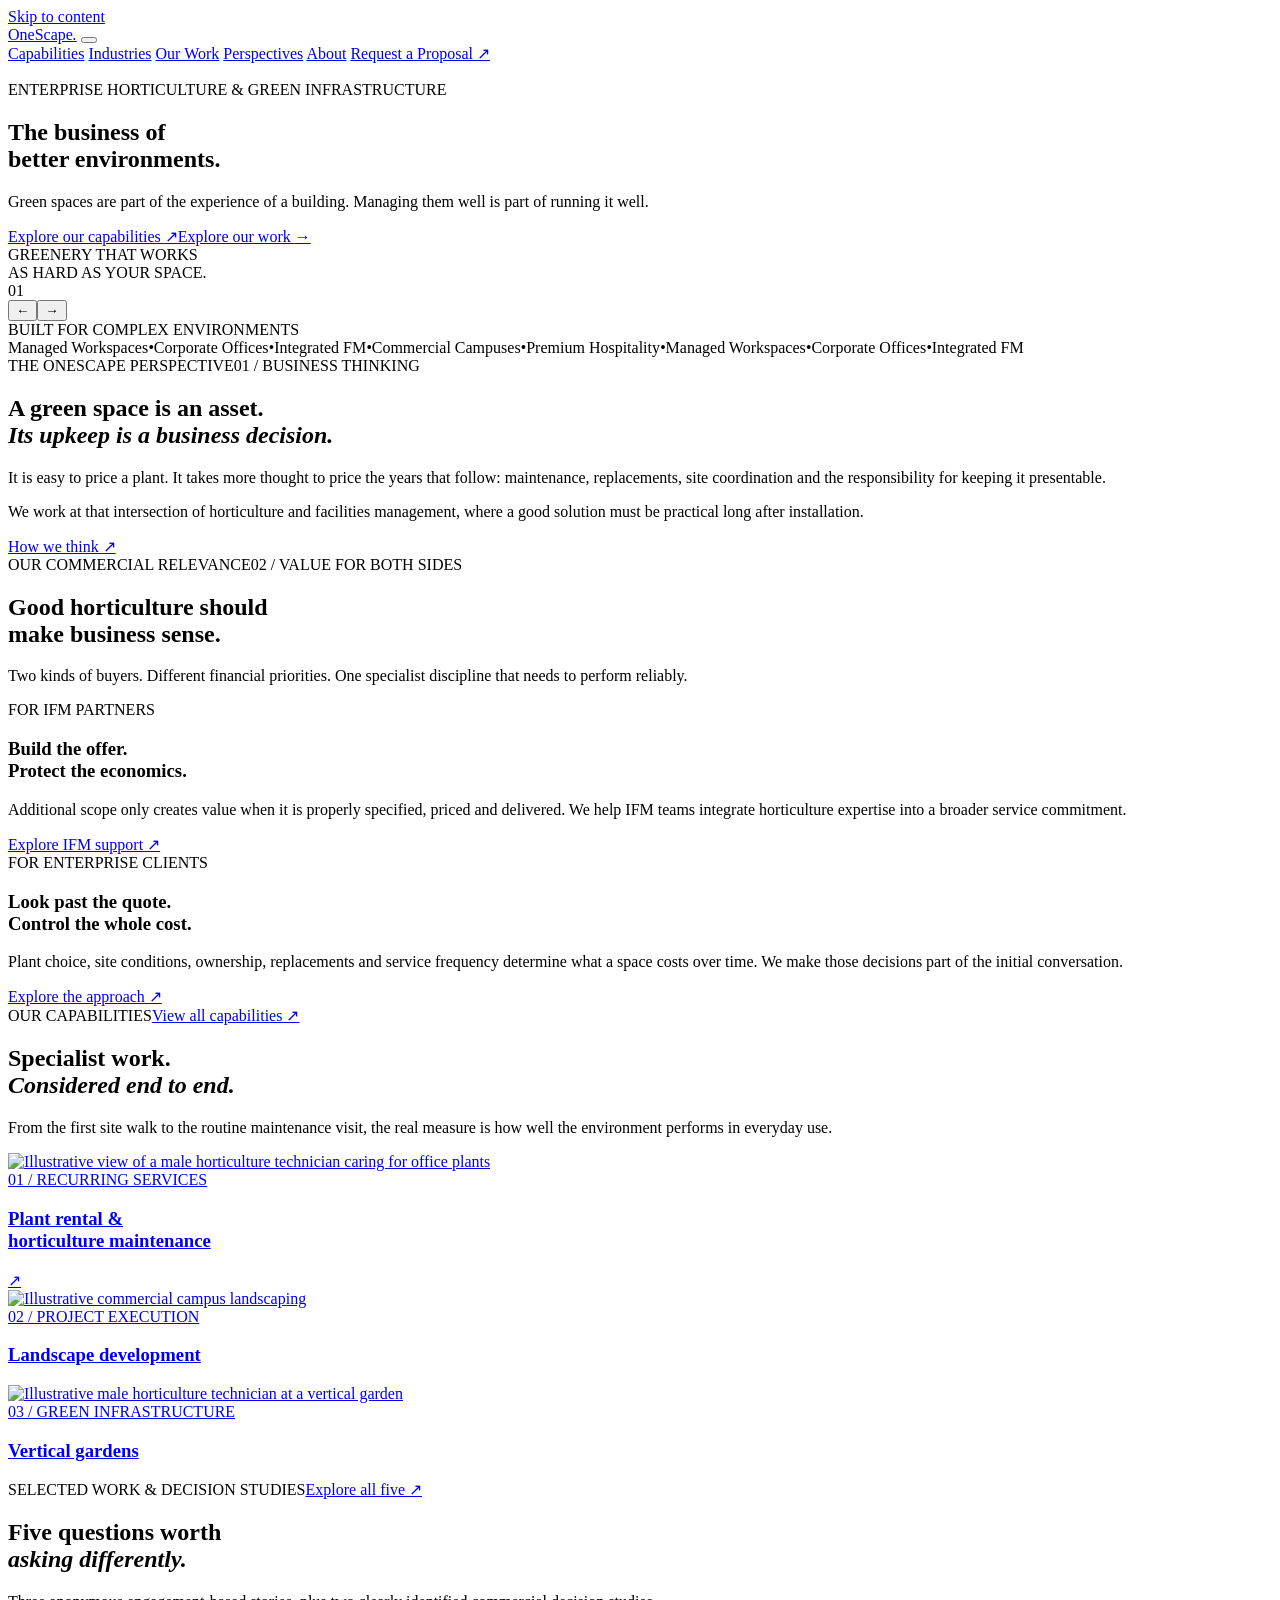
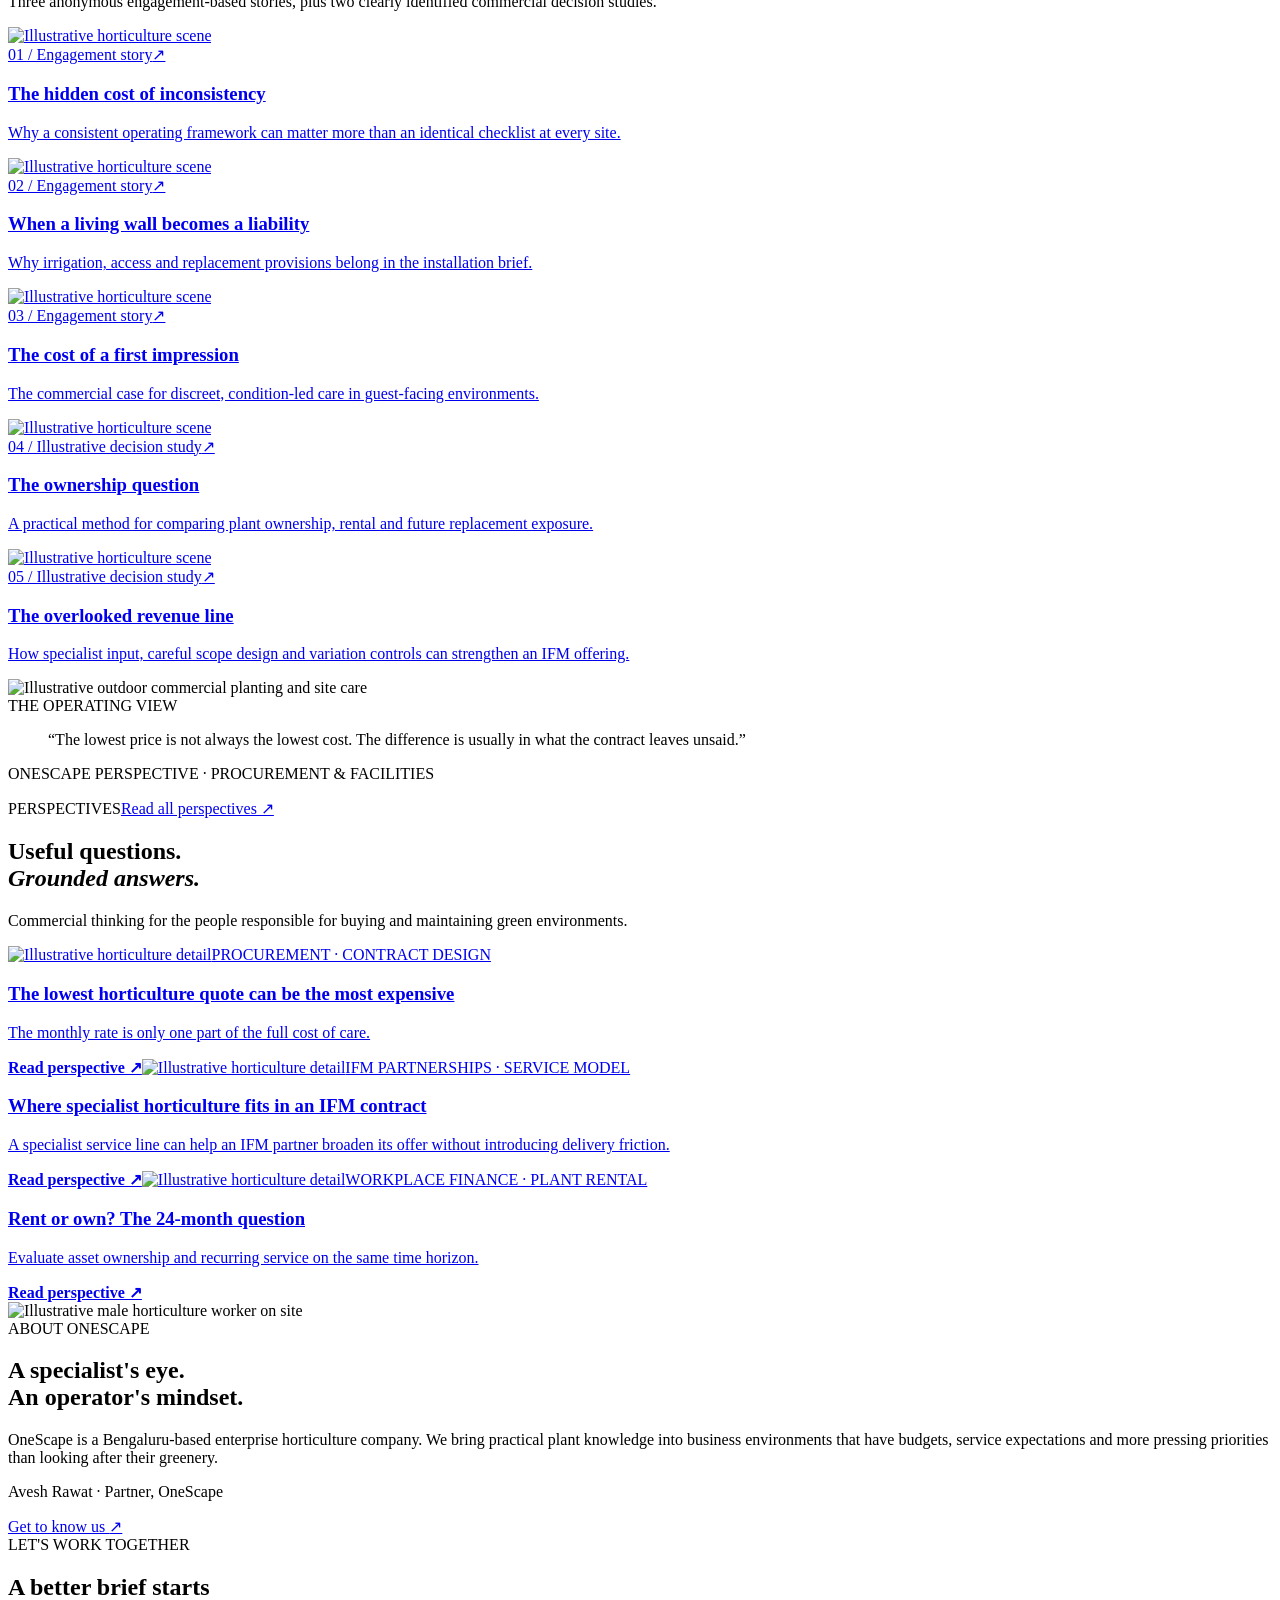
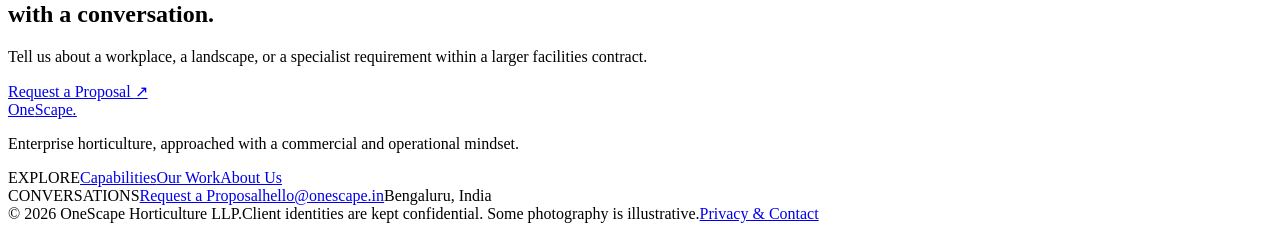
==== commit ee22f473: "Add files via upload" ====
--- a/index.html
+++ b/index.html
@@ -1,1499 +1,43 @@
 <!doctype html>
 <html lang="en">
 <head>
-  <meta charset="utf-8" />
-  <meta name="viewport" content="width=device-width, initial-scale=1" />
-  <title>OneScape Horticulture — Enterprise Horticulture for Built Environments</title>
-  <meta name="description" content="OneScape Horticulture designs, builds, and maintains enterprise-grade green environments for commercial campuses, workplaces, residential developments, hospitality, and public spaces across India." />
-  <meta name="author" content="OneScape Horticulture" />
-  <meta property="og:title" content="OneScape Horticulture" />
-  <meta property="og:description" content="Enterprise horticulture for built environments — landscape development, indoor plant rental, vertical gardens, moss walls, and long-term maintenance." />
-  <meta property="og:type" content="website" />
-  <meta name="theme-color" content="#10382c" />
-  <link rel="preconnect" href="https://fonts.googleapis.com" />
-  <link rel="preconnect" href="https://fonts.gstatic.com" crossorigin />
-  <link href="https://fonts.googleapis.com/css2?family=Inter:wght@400;500;600;700;800&family=Instrument+Serif:ital@0;1&display=swap" rel="stylesheet" />
+<meta charset="utf-8"/><meta name="viewport" content="width=device-width,initial-scale=1"/>
+<meta name="theme-color" content="#f6f5f0"/><meta name="description" content="OneScape supports corporate clients and integrated FM partners with enterprise plant rental, horticulture maintenance, landscape execution and green infrastructure."/>
+<title>Enterprise Horticulture &amp; Green Infrastructure | OneScape</title><link rel="icon" href="assets/icon.svg" type="image/svg+xml"/>
+<link rel="stylesheet" href="assets/style.css"/>
 
-  <style>
-    :root {
-      --forest-950: #0b241c;
-      --forest-900: #10382c;
-      --forest-800: #154937;
-      --forest-700: #1f654b;
-      --forest-600: #287f5d;
-      --sage-500: #77a98d;
-      --sage-300: #cfe0d4;
-      --sage-200: #e6efe9;
-      --sage-100: #f2f7f4;
-      --paper: #fbfcfb;
-      --surface: rgba(255, 255, 255, 0.82);
-      --surface-strong: #ffffff;
-      --text: #173127;
-      --muted: #5a6f65;
-      --line: rgba(16, 56, 44, 0.12);
-      --accent: #b68a47;
-      --accent-soft: rgba(182, 138, 71, 0.14);
-      --shadow-sm: 0 1px 2px rgba(11, 36, 28, 0.06), 0 8px 18px rgba(11, 36, 28, 0.05);
-      --shadow-md: 0 16px 40px rgba(11, 36, 28, 0.12);
-      --shadow-lg: 0 24px 70px rgba(11, 36, 28, 0.18);
-      --radius-sm: 16px;
-      --radius-md: 24px;
-      --radius-lg: 32px;
-      --max: 1200px;
-      --section: clamp(4.25rem, 7vw, 6.5rem);
-      --transition: 220ms cubic-bezier(.2,.8,.2,1);
-    }
-
-    *, *::before, *::after {
-      box-sizing: border-box;
-    }
-
-    html {
-      scroll-behavior: smooth;
-      background: var(--paper);
-    }
-
-    body {
-      margin: 0;
-      min-width: 320px;
-      color: var(--text);
-      background:
-        radial-gradient(circle at top left, rgba(119, 169, 141, 0.18), transparent 30rem),
-        radial-gradient(circle at 85% 8%, rgba(182, 138, 71, 0.12), transparent 24rem),
-        var(--paper);
-      font-family: Inter, system-ui, -apple-system, BlinkMacSystemFont, "Segoe UI", sans-serif;
-      font-size: 16px;
-      line-height: 1.55;
-      -webkit-font-smoothing: antialiased;
-      text-rendering: optimizeLegibility;
-    }
-
-    img {
-      display: block;
-      max-width: 100%;
-    }
-
-    a {
-      color: inherit;
-      text-decoration: none;
-    }
-
-    button,
-    input,
-    textarea {
-      font: inherit;
-    }
-
-    h1, h2, h3 {
-      margin: 0;
-      color: var(--forest-950);
-      letter-spacing: -0.03em;
-    }
-
-    h1, h2 {
-      font-family: "Instrument Serif", Georgia, serif;
-      font-weight: 400;
-    }
-
-    h1 {
-      max-width: 14ch;
-      font-size: clamp(2.65rem, 6vw, 4.85rem);
-      line-height: 0.95;
-    }
-
-    h2 {
-      font-size: clamp(2rem, 4vw, 3.1rem);
-      line-height: 1;
-    }
-
-    h3 {
-      font-size: clamp(1.05rem, 1.8vw, 1.28rem);
-      line-height: 1.2;
-      font-weight: 700;
-    }
-
-    p {
-      margin: 0;
-    }
-
-    .container {
-      width: min(calc(100% - 2rem), var(--max));
-      margin: 0 auto;
-    }
-
-    .eyebrow {
-      display: inline-flex;
-      align-items: center;
-      gap: 0.5rem;
-      color: var(--forest-700);
-      font-size: 0.75rem;
-      font-weight: 800;
-      letter-spacing: 0.18em;
-      text-transform: uppercase;
-    }
-
-    .eyebrow::before {
-      width: 1.5rem;
-      height: 1px;
-      background: currentColor;
-      content: "";
-    }
-
-    .section-head {
-      display: grid;
-      grid-template-columns: minmax(0, 1fr) minmax(18rem, 28rem);
-      gap: 2rem;
-      align-items: end;
-      margin-bottom: 2rem;
-    }
-
-    .section-copy {
-      color: var(--muted);
-      font-size: 1.02rem;
-    }
-
-    .muted {
-      color: var(--muted);
-    }
-
-    .surface {
-      border: 1px solid var(--line);
-      background: var(--surface);
-      backdrop-filter: blur(16px);
-      -webkit-backdrop-filter: blur(16px);
-      box-shadow: var(--shadow-sm);
-    }
-
-    .button {
-      display: inline-flex;
-      min-height: 48px;
-      align-items: center;
-      justify-content: center;
-      gap: 0.55rem;
-      border: 0;
-      border-radius: 999px;
-      padding: 0.85rem 1.18rem;
-      background: var(--forest-900);
-      color: #fff;
-      font-weight: 700;
-      transition: transform var(--transition), box-shadow var(--transition), background var(--transition), border-color var(--transition);
-      box-shadow: 0 12px 24px rgba(16, 56, 44, 0.18);
-      cursor: pointer;
-    }
-
-    .button:hover {
-      transform: translateY(-2px);
-      background: var(--forest-800);
-      box-shadow: 0 18px 32px rgba(16, 56, 44, 0.24);
-    }
-
-    .button:focus-visible,
-    .nav-link:focus-visible,
-    input:focus-visible,
-    textarea:focus-visible,
-    .menu-toggle:focus-visible {
-      outline: 3px solid rgba(40, 127, 93, 0.34);
-      outline-offset: 3px;
-    }
-
-    .button-secondary {
-      border: 1px solid var(--line);
-      background: rgba(255, 255, 255, 0.72);
-      color: var(--forest-900);
-      box-shadow: none;
-    }
-
-    .button-secondary:hover {
-      background: #fff;
-      border-color: rgba(16, 56, 44, 0.2);
-      box-shadow: var(--shadow-sm);
-    }
-
-    .nav-shell {
-      position: sticky;
-      top: 0;
-      z-index: 50;
-      padding: 0.75rem 0;
-      transition: padding var(--transition);
-    }
-
-    .nav-shell.is-scrolled {
-      padding: 0.5rem 0;
-    }
-
-    .nav {
-      position: relative;
-      display: flex;
-      min-height: 64px;
-      align-items: center;
-      justify-content: space-between;
-      gap: 1rem;
-      border-radius: 999px;
-      padding: 0.5rem 0.6rem 0.5rem 0.75rem;
-    }
-
-    .brand {
-      display: inline-flex;
-      align-items: center;
-      gap: 0.75rem;
-      color: var(--forest-950);
-      font-weight: 800;
-      letter-spacing: -0.03em;
-    }
-
-    .mark {
-      display: grid;
-      width: 42px;
-      height: 42px;
-      place-items: center;
-      border-radius: 15px;
-      background: linear-gradient(145deg, var(--forest-700), var(--forest-900));
-      box-shadow: inset 0 1px 1px rgba(255,255,255,.28), 0 10px 20px rgba(16,56,44,.22);
-    }
-
-    .mark svg {
-      width: 24px;
-      height: 24px;
-    }
-
-    .brand-copy {
-      display: grid;
-      line-height: 1;
-    }
-
-    .brand-copy strong {
-      font-size: 1rem;
-    }
-
-    .brand-copy span {
-      margin-top: 0.15rem;
-      color: var(--muted);
-      font-size: 0.7rem;
-      font-weight: 700;
-      letter-spacing: 0.16em;
-      text-transform: uppercase;
-    }
-
-    .nav-links {
-      display: flex;
-      align-items: center;
-      gap: 0.15rem;
-    }
-
-    .nav-link {
-      border-radius: 999px;
-      padding: 0.72rem 0.92rem;
-      color: var(--muted);
-      font-size: 0.92rem;
-      font-weight: 700;
-      transition: color var(--transition), background var(--transition);
-    }
-
-    .nav-link:hover {
-      color: var(--forest-950);
-      background: rgba(16, 56, 44, 0.06);
-    }
-
-    .nav-cta {
-      min-height: 44px;
-      padding-inline: 1rem;
-    }
-
-    .menu-toggle {
-      display: none;
-      width: 44px;
-      height: 44px;
-      border: 1px solid var(--line);
-      border-radius: 50%;
-      background: rgba(255,255,255,.72);
-      color: var(--forest-950);
-      cursor: pointer;
-    }
-
-    .hero {
-      position: relative;
-      padding: clamp(2rem, 4vw, 3.35rem) 0 2rem;
-    }
-
-    .hero-grid {
-      display: grid;
-      grid-template-columns: minmax(0, 0.92fr) minmax(26rem, 1.08fr);
-      gap: clamp(2rem, 4vw, 4rem);
-      align-items: center;
-    }
-
-    .hero-copy {
-      display: grid;
-      gap: 1.35rem;
-      padding: clamp(0rem, 2vw, 1rem) 0;
-    }
-
-    .hero-copy > p {
-      max-width: 35rem;
-      color: var(--muted);
-      font-size: clamp(1rem, 1.55vw, 1.15rem);
-    }
-
-    .hero-actions {
-      display: flex;
-      flex-wrap: wrap;
-      gap: 0.75rem;
-    }
-
-    .hero-proof {
-      display: flex;
-      flex-wrap: wrap;
-      gap: 0.55rem;
-    }
-
-    .proof-pill {
-      display: inline-flex;
-      min-height: 36px;
-      align-items: center;
-      border: 1px solid var(--line);
-      border-radius: 999px;
-      padding: 0.48rem 0.72rem;
-      background: rgba(255,255,255,.62);
-      color: var(--forest-700);
-      font-size: 0.82rem;
-      font-weight: 700;
-    }
-
-    .hero-visual {
-      position: relative;
-      min-height: min(72vh, 680px);
-    }
-
-    .hero-image {
-      position: absolute;
-      inset: 0 0 0 clamp(0rem, 2vw, 2.25rem);
-      overflow: hidden;
-      border-radius: var(--radius-lg);
-      background: #dfe9e2;
-      box-shadow: var(--shadow-lg);
-    }
-
-    .hero-image::after {
-      position: absolute;
-      inset: 0;
-      background: linear-gradient(180deg, transparent 34%, rgba(11, 36, 28, 0.62) 100%);
-      content: "";
-    }
-
-    .hero-image img {
-      width: 100%;
-      height: 100%;
-      object-fit: cover;
-    }
-
-    .hero-card {
-      position: absolute;
-      display: grid;
-      gap: 0.38rem;
-      border-radius: 24px;
-      padding: 1rem;
-    }
-
-    .hero-card strong {
-      color: var(--forest-950);
-      font-size: 1.5rem;
-      letter-spacing: -0.04em;
-    }
-
-    .hero-card span {
-      color: var(--muted);
-      font-size: 0.82rem;
-      font-weight: 700;
-    }
-
-    .hero-card-one {
-      left: 0;
-      bottom: 2.15rem;
-      width: min(14rem, 45%);
-    }
-
-    .hero-card-two {
-      right: 1.25rem;
-      top: 1.25rem;
-      width: min(15rem, 44%);
-    }
-
-    .hero-caption {
-      position: absolute;
-      right: 1.25rem;
-      bottom: 1.25rem;
-      max-width: 17rem;
-      color: rgba(255,255,255,.92);
-      font-size: 0.86rem;
-      font-weight: 600;
-      z-index: 1;
-    }
-
-    .trust-strip {
-      padding: 1.25rem 0 0;
-    }
-
-    .trust-card {
-      display: grid;
-      grid-template-columns: auto 1fr;
-      gap: 1.5rem;
-      align-items: center;
-      border-radius: var(--radius-md);
-      padding: 1rem 1.2rem;
-    }
-
-    .trust-card > span {
-      color: var(--muted);
-      font-size: 0.77rem;
-      font-weight: 800;
-      letter-spacing: 0.16em;
-      text-transform: uppercase;
-    }
-
-    .trust-list {
-      display: flex;
-      flex-wrap: wrap;
-      gap: 0.65rem;
-    }
-
-    .trust-list span {
-      border-radius: 999px;
-      background: rgba(16,56,44,.05);
-      padding: 0.52rem 0.75rem;
-      color: var(--forest-800);
-      font-size: 0.86rem;
-      font-weight: 700;
-    }
-
-    .metrics {
-      padding-top: 1.25rem;
-    }
-
-    .metric-grid {
-      display: grid;
-      grid-template-columns: repeat(4, minmax(0, 1fr));
-      gap: 1rem;
-    }
-
-    .metric {
-      min-height: 128px;
-      border-radius: var(--radius-md);
-      padding: 1.2rem;
-    }
-
-    .metric strong {
-      display: block;
-      color: var(--forest-950);
-      font-size: clamp(1.8rem, 3.2vw, 2.55rem);
-      line-height: 1;
-      letter-spacing: -0.05em;
-    }
-
-    .metric span {
-      display: block;
-      margin-top: 0.55rem;
-      color: var(--muted);
-      font-size: 0.93rem;
-      font-weight: 600;
-    }
-
-    section {
-      padding-top: var(--section);
-    }
-
-    .services-grid {
-      display: grid;
-      grid-template-columns: repeat(2, minmax(0, 1fr));
-      gap: 1rem;
-    }
-
-    .service {
-      display: grid;
-      min-height: 280px;
-      grid-template-columns: minmax(0, 1fr);
-      align-content: end;
-      overflow: hidden;
-      border-radius: var(--radius-md);
-      background: var(--surface-strong);
-      box-shadow: var(--shadow-sm);
-      border: 1px solid var(--line);
-      transition: transform var(--transition), box-shadow var(--transition);
-    }
-
-    .service:hover {
-      transform: translateY(-4px);
-      box-shadow: var(--shadow-md);
-    }
-
-    .service-media {
-      position: relative;
-      height: 180px;
-      overflow: hidden;
-    }
-
-    .service-media::after {
-      position: absolute;
-      inset: 0;
-      background: linear-gradient(180deg, transparent, rgba(11,36,28,.28));
-      content: "";
-    }
-
-    .service-media img {
-      width: 100%;
-      height: 100%;
-      object-fit: cover;
-      transition: transform 700ms cubic-bezier(.2,.8,.2,1);
-    }
-
-    .service:hover .service-media img {
-      transform: scale(1.04);
-    }
-
-    .service-body {
-      display: grid;
-      gap: 0.72rem;
-      padding: 1.2rem;
-    }
-
-    .service-body p {
-      color: var(--muted);
-    }
-
-    .service-tag {
-      width: fit-content;
-      border-radius: 999px;
-      background: var(--accent-soft);
-      padding: 0.35rem 0.55rem;
-      color: #805a21;
-      font-size: 0.74rem;
-      font-weight: 800;
-      letter-spacing: 0.12em;
-      text-transform: uppercase;
-    }
-
-    .operating-model {
-      display: grid;
-      grid-template-columns: minmax(0, 0.92fr) minmax(28rem, 1.08fr);
-      gap: 1rem;
-      align-items: stretch;
-    }
-
-    .model-copy {
-      display: grid;
-      gap: 1.15rem;
-      align-content: start;
-      border-radius: var(--radius-md);
-      padding: clamp(1.3rem, 3vw, 2rem);
-    }
-
-    .model-copy p {
-      color: var(--muted);
-    }
-
-    .model-grid {
-      display: grid;
-      grid-template-columns: repeat(2, minmax(0, 1fr));
-      gap: 1rem;
-    }
-
-    .model-step {
-      position: relative;
-      display: grid;
-      gap: 0.8rem;
-      min-height: 170px;
-      border-radius: var(--radius-md);
-      padding: 1.2rem;
-    }
-
-    .step-number {
-      display: grid;
-      width: 2.35rem;
-      height: 2.35rem;
-      place-items: center;
-      border-radius: 50%;
-      background: var(--forest-900);
-      color: #fff;
-      font-size: 0.8rem;
-      font-weight: 800;
-      letter-spacing: 0.08em;
-    }
-
-    .model-step p {
-      color: var(--muted);
-      font-size: 0.94rem;
-    }
-
-    .advantages-grid {
-      display: grid;
-      grid-template-columns: repeat(4, minmax(0, 1fr));
-      gap: 1rem;
-    }
-
-    .advantage {
-      display: grid;
-      gap: 0.8rem;
-      min-height: 190px;
-      border-radius: var(--radius-md);
-      padding: 1.25rem;
-    }
-
-    .advantage-icon {
-      display: grid;
-      width: 2.7rem;
-      height: 2.7rem;
-      place-items: center;
-      border-radius: 16px;
-      background: rgba(16,56,44,.07);
-      color: var(--forest-800);
-    }
-
-    .advantage p {
-      color: var(--muted);
-      font-size: 0.94rem;
-    }
-
-    .sectors {
-      display: grid;
-      grid-template-columns: repeat(4, minmax(0, 1fr));
-      gap: 1rem;
-    }
-
-    .sector {
-      position: relative;
-      min-height: 320px;
-      overflow: hidden;
-      border-radius: var(--radius-md);
-      box-shadow: var(--shadow-sm);
-    }
-
-    .sector::after {
-      position: absolute;
-      inset: 0;
-      background: linear-gradient(180deg, transparent 34%, rgba(11,36,28,.86) 100%);
-      content: "";
-    }
-
-    .sector img {
-      width: 100%;
-      height: 100%;
-      object-fit: cover;
-      transition: transform 800ms cubic-bezier(.2,.8,.2,1);
-    }
-
-    .sector:hover img {
-      transform: scale(1.05);
-    }
-
-    .sector-content {
-      position: absolute;
-      right: 1rem;
-      bottom: 1rem;
-      left: 1rem;
-      z-index: 1;
-      display: grid;
-      gap: 0.45rem;
-      color: #fff;
-    }
-
-    .sector-content h3 {
-      color: #fff;
-    }
-
-    .sector-content p {
-      color: rgba(255,255,255,.82);
-      font-size: 0.9rem;
-    }
-
-    .work-grid {
-      display: grid;
-      grid-template-columns: 1.15fr 0.85fr;
-      gap: 1rem;
-    }
-
-    .work-feature,
-    .work-side {
-      overflow: hidden;
-      border-radius: var(--radius-md);
-    }
-
-    .work-feature {
-      position: relative;
-      min-height: 470px;
-    }
-
-    .work-feature::after,
-    .work-card::after {
-      position: absolute;
-      inset: 0;
-      background: linear-gradient(180deg, transparent 35%, rgba(11,36,28,.86) 100%);
-      content: "";
-    }
-
-    .work-feature img,
-    .work-card img {
-      width: 100%;
-      height: 100%;
-      object-fit: cover;
-    }
-
-    .work-caption {
-      position: absolute;
-      right: 1.35rem;
-      bottom: 1.35rem;
-      left: 1.35rem;
-      z-index: 1;
-      display: grid;
-      gap: 0.42rem;
-      color: #fff;
-    }
-
-    .work-caption h3 {
-      color: #fff;
-      font-size: 1.45rem;
-    }
-
-    .work-caption span {
-      color: rgba(255,255,255,.78);
-      font-size: 0.82rem;
-      font-weight: 700;
-      letter-spacing: 0.14em;
-      text-transform: uppercase;
-    }
-
-    .work-side {
-      display: grid;
-      gap: 1rem;
-    }
-
-    .work-card {
-      position: relative;
-      min-height: 227px;
-      overflow: hidden;
-      border-radius: var(--radius-md);
-    }
-
-    .contact-wrap {
-      display: grid;
-      grid-template-columns: minmax(0, 0.82fr) minmax(28rem, 1.18fr);
-      gap: 1rem;
-      align-items: stretch;
-      padding-bottom: var(--section);
-    }
-
-    .contact-copy,
-    .contact-form {
-      border-radius: var(--radius-md);
-      padding: clamp(1.3rem, 3vw, 2rem);
-    }
-
-    .contact-copy {
-      display: grid;
-      gap: 1.2rem;
-      align-content: start;
-    }
-
-    .contact-list {
-      display: grid;
-      gap: 0.85rem;
-      margin: 0;
-      padding: 0;
-      list-style: none;
-    }
-
-    .contact-list li {
-      display: grid;
-      gap: 0.18rem;
-    }
-
-    .contact-list span {
-      color: var(--muted);
-      font-size: 0.77rem;
-      font-weight: 800;
-      letter-spacing: 0.14em;
-      text-transform: uppercase;
-    }
-
-    .contact-list a,
-    .contact-list strong {
-      width: fit-content;
-      color: var(--forest-950);
-      font-weight: 700;
-    }
-
-    .contact-form {
-      display: grid;
-      gap: 1rem;
-    }
-
-    .form-grid {
-      display: grid;
-      grid-template-columns: repeat(2, minmax(0, 1fr));
-      gap: 1rem;
-    }
-
-    label {
-      display: grid;
-      gap: 0.4rem;
-      color: var(--forest-950);
-      font-size: 0.88rem;
-      font-weight: 700;
-    }
-
-    input,
-    textarea {
-      width: 100%;
-      border: 1px solid rgba(16,56,44,.18);
-      border-radius: 16px;
-      background: rgba(255,255,255,.92);
-      color: var(--text);
-      padding: 0.86rem 0.95rem;
-      transition: border-color var(--transition), box-shadow var(--transition);
-    }
-
-    textarea {
-      min-height: 150px;
-      resize: vertical;
-    }
-
-    input:focus,
-    textarea:focus {
-      border-color: rgba(40,127,93,.55);
-      box-shadow: 0 0 0 4px rgba(40,127,93,.12);
-      outline: 0;
-    }
-
-    .footer {
-      border-top: 1px solid var(--line);
-      padding: 1.35rem 0 2rem;
-    }
-
-    .footer-inner {
-      display: flex;
-      flex-wrap: wrap;
-      align-items: center;
-      justify-content: space-between;
-      gap: 0.75rem;
-      color: var(--muted);
-      font-size: 0.9rem;
-    }
-
-    .reveal {
-      opacity: 0;
-      transform: translateY(18px);
-      transition: opacity 650ms cubic-bezier(.2,.8,.2,1), transform 650ms cubic-bezier(.2,.8,.2,1);
-    }
-
-    .reveal.is-visible {
-      opacity: 1;
-      transform: none;
-    }
-
-    @media (max-width: 1080px) {
-      .hero-grid,
-      .operating-model,
-      .contact-wrap {
-        grid-template-columns: 1fr;
-      }
-
-      .hero-visual {
-        min-height: 560px;
-      }
-
-      .advantages-grid,
-      .sectors {
-        grid-template-columns: repeat(2, minmax(0, 1fr));
-      }
-
-      .work-grid {
-        grid-template-columns: 1fr;
-      }
-
-      .work-side {
-        grid-template-columns: repeat(2, minmax(0, 1fr));
-      }
-    }
-
-    @media (max-width: 820px) {
-      .section-head,
-      .trust-card {
-        grid-template-columns: 1fr;
-      }
-
-      .nav-links {
-        position: absolute;
-        top: calc(100% + 0.65rem);
-        right: 0;
-        left: 0;
-        display: none;
-        flex-direction: column;
-        align-items: stretch;
-        gap: 0.25rem;
-        border: 1px solid var(--line);
-        border-radius: 24px;
-        background: rgba(255,255,255,.96);
-        padding: 0.55rem;
-        box-shadow: var(--shadow-md);
-      }
-
-      .nav-links.is-open {
-        display: flex;
-      }
-
-      .nav-link {
-        width: 100%;
-      }
-
-      .menu-toggle {
-        display: grid;
-        place-items: center;
-      }
-
-      .nav-cta {
-        width: 100%;
-      }
-
-      .metric-grid,
-      .services-grid,
-      .model-grid,
-      .advantages-grid,
-      .sectors,
-      .form-grid,
-      .work-side {
-        grid-template-columns: 1fr;
-      }
-
-      .hero-visual {
-        min-height: 480px;
-      }
-
-      .hero-image {
-        inset: 0;
-      }
-
-      .hero-card-one {
-        left: 1rem;
-        bottom: 1rem;
-        width: calc(50% - 1.25rem);
-      }
-
-      .hero-card-two {
-        right: 1rem;
-        top: 1rem;
-        width: calc(50% - 1.25rem);
-      }
-
-      .hero-caption {
-        right: 1rem;
-        bottom: 6.2rem;
-        left: 1rem;
-        max-width: none;
-      }
-    }
-
-    @media (max-width: 560px) {
-      .container {
-        width: min(calc(100% - 1.25rem), var(--max));
-      }
-
-      .nav {
-        min-height: 60px;
-      }
-
-      .brand-copy span {
-        display: none;
-      }
-
-      .hero {
-        padding-top: 1.25rem;
-      }
-
-      .hero-visual {
-        min-height: 440px;
-      }
-
-      .hero-card {
-        padding: 0.85rem;
-      }
-
-      .hero-card strong {
-        font-size: 1.25rem;
-      }
-
-      .hero-caption {
-        font-size: 0.8rem;
-      }
-
-      .service {
-        min-height: 0;
-      }
-
-      .service-media {
-        height: 165px;
-      }
-
-      .sector {
-        min-height: 280px;
-      }
-
-      .work-feature {
-        min-height: 360px;
-      }
-
-      .work-card {
-        min-height: 220px;
-      }
-    }
-
-    @media (prefers-reduced-motion: reduce) {
-      html {
-        scroll-behavior: auto;
-      }
-
-      *, *::before, *::after {
-        animation-duration: 0.01ms !important;
-        animation-iteration-count: 1 !important;
-        transition-duration: 0.01ms !important;
-        scroll-behavior: auto !important;
-      }
-
-      .reveal {
-        opacity: 1;
-        transform: none;
-      }
-    }
-  </style>
+<link rel="canonical" href="https://onescape.in/"/>
+<meta property="og:type" content="website"/>
+<meta property="og:site_name" content="OneScape"/>
+<meta property="og:title" content="Enterprise Horticulture &amp; Green Infrastructure | OneScape"/>
+<meta property="og:description" content="OneScape supports corporate clients and integrated FM partners with enterprise plant rental, horticulture maintenance, landscape execution and green infrastructure."/>
+<meta property="og:url" content="https://onescape.in/"/>
 </head>
 <body>
-  <div class="nav-shell" id="navShell">
-    <div class="container">
-      <nav class="nav surface" aria-label="Primary navigation">
-        <a href="#top" class="brand" aria-label="OneScape Horticulture home">
-          <span class="mark" aria-hidden="true">
-            <svg viewBox="0 0 24 24" fill="none">
-              <path d="M18.8 4.8C12.4 5.3 7.4 9.2 6 15.4c-.2.9-.3 1.8-.3 2.8 1-.1 1.9-.2 2.8-.5 6-1.5 9.9-6.4 10.4-12.9-.1-.1-.1-.1-.1 0Z" fill="white" opacity=".96"/>
-              <path d="M6 18c2.4-3.8 5.5-6.9 9.7-9.7" stroke="#DDEBE3" stroke-width="1.5" stroke-linecap="round"/>
-            </svg>
-          </span>
-          <span class="brand-copy">
-            <strong>OneScape</strong>
-            <span>Horticulture</span>
-          </span>
-        </a>
-
-        <button class="menu-toggle" type="button" aria-label="Open menu" aria-expanded="false" aria-controls="navLinks">
-          <svg width="20" height="20" viewBox="0 0 20 20" fill="none" aria-hidden="true">
-            <path d="M3 5.5h14M3 10h14M3 14.5h14" stroke="currentColor" stroke-width="1.8" stroke-linecap="round"/>
-          </svg>
-        </button>
-
-        <div class="nav-links" id="navLinks">
-          <a class="nav-link" href="#services">Services</a>
-          <a class="nav-link" href="#approach">Approach</a>
-          <a class="nav-link" href="#sectors">Sectors</a>
-          <a class="nav-link" href="#work">Work</a>
-          <a class="button nav-cta" href="#contact">Start a conversation</a>
-        </div>
-      </nav>
-    </div>
-  </div>
-
-  <main id="top">
-    <header class="hero">
-      <div class="container hero-grid">
-        <div class="hero-copy reveal">
-          <span class="eyebrow">Enterprise horticulture for built environments</span>
-          <h1>Green spaces that are designed well, executed precisely, and maintained for the long term.</h1>
-          <p>OneScape helps developers, workplace teams, hospitality brands, and property managers deliver landscapes and interior greenery that remain credible after handover — not only on day one.</p>
-          <div class="hero-actions">
-            <a class="button" href="#contact">Discuss a project</a>
-            <a class="button button-secondary" href="#services">View capabilities</a>
-          </div>
-          <div class="hero-proof" aria-label="Core strengths">
-            <span class="proof-pill">Pan-India execution</span>
-            <span class="proof-pill">Design + build + maintenance</span>
-            <span class="proof-pill">Commercial & residential</span>
-            <span class="proof-pill">Procurement-ready delivery</span>
-          </div>
-        </div>
-
-        <div class="hero-visual reveal">
-          <div class="hero-image">
-            <img src="https://images.unsplash.com/photo-1542314831-068cd1dbfeeb?auto=format&fit=crop&w=1400&q=80" alt="Premium landscaped courtyard with tropical planting and architectural lighting" fetchpriority="high" />
-          </div>
-          <div class="hero-card hero-card-one surface">
-            <strong>0.4 lakh+</strong>
-            <span>sq. ft. landscaped</span>
-          </div>
-          <div class="hero-card hero-card-two surface">
-            <strong>35+ years</strong>
-            <span>combined team experience</span>
-          </div>
-          <p class="hero-caption">Landscape development, indoor plant rental, vertical gardens, moss walls, and long-term maintenance.</p>
-        </div>
-      </div>
-
-      <div class="container trust-strip">
-        <div class="trust-card surface reveal">
-          <span>Built for</span>
-          <div class="trust-list">
-            <span>Property Developers</span>
-            <span>Corporate Campuses</span>
-            <span>Hospitality</span>
-            <span>Commercial Workplaces</span>
-            <span>Institutional Spaces</span>
-          </div>
-        </div>
-      </div>
-
-      <div class="container metrics">
-        <div class="metric-grid">
-          <article class="metric surface reveal">
-            <strong>50+</strong>
-            <span>projects delivered</span>
-          </article>
-          <article class="metric surface reveal">
-            <strong>25+</strong>
-            <span>client relationships</span>
-          </article>
-          <article class="metric surface reveal">
-            <strong>90%+</strong>
-            <span>client retention</span>
-          </article>
-          <article class="metric surface reveal">
-            <strong>India-wide</strong>
-            <span>mobilisation capability</span>
-          </article>
-        </div>
-      </div>
-    </header>
-
-    <section id="services">
-      <div class="container">
-        <div class="section-head reveal">
-          <div>
-            <span class="eyebrow">Capabilities</span>
-            <h2>One partner across the full horticulture lifecycle.</h2>
-          </div>
-          <p class="section-copy">OneScape covers the complete journey from concept to upkeep, allowing clients to engage a single partner across landscape development, indoor greenery, feature installations, and long-term care.</p>
-        </div>
-
-        <div class="services-grid">
-          <article class="service reveal">
-            <div class="service-media">
-              <img src="https://images.unsplash.com/photo-1470165511815-34e78ff7a111?auto=format&fit=crop&w=1000&q=80" alt="Large outdoor landscape with layered planting" loading="lazy" decoding="async" />
-            </div>
-            <div class="service-body">
-              <span class="service-tag">Landscape development</span>
-              <h3>Softscape, hardscape, and site execution</h3>
-              <p>Planting plans, BOQs, material coordination, installation, and delivery control for residential developments, campuses, hospitality, and public-facing assets.</p>
-            </div>
-          </article>
-
-          <article class="service reveal">
-            <div class="service-media">
-              <img src="https://images.unsplash.com/photo-1497250681960-ef046c08a56e?auto=format&fit=crop&w=1000&q=80" alt="Indoor plants in a premium office setting" loading="lazy" decoding="async" />
-            </div>
-            <div class="service-body">
-              <span class="service-tag">Indoor greenery</span>
-              <h3>Plant rental for workplaces and interiors</h3>
-              <p>Curated indoor plant programs for offices, lobbies, retail, and hospitality spaces with replacement planning and ongoing maintenance built in.</p>
-            </div>
-          </article>
-
-          <article class="service reveal">
-            <div class="service-media">
-              <img src="https://images.unsplash.com/photo-1519331379826-f10be5486c6f?auto=format&fit=crop&w=1000&q=80" alt="Vertical green wall installation" loading="lazy" decoding="async" />
-            </div>
-            <div class="service-body">
-              <span class="service-tag">Feature installations</span>
-              <h3>Vertical gardens and green walls</h3>
-              <p>High-visibility green statements for façades, arrival zones, lobbies, restaurants, and amenity areas, engineered for visual impact and maintainability.</p>
-            </div>
-          </article>
-
-          <article class="service reveal">
-            <div class="service-media">
-              <img src="https://images.unsplash.com/photo-1512428813834-c702c7702b78?auto=format&fit=crop&w=1000&q=80" alt="Preserved moss wall detail" loading="lazy" decoding="async" />
-            </div>
-            <div class="service-body">
-              <span class="service-tag">Maintenance</span>
-              <h3>Garden AMC and lifecycle care</h3>
-              <p>Structured maintenance for landscapes, indoor plant portfolios, and green installations so spaces stay disciplined, healthy, and presentation-ready over time.</p>
-            </div>
-          </article>
-        </div>
-      </div>
-    </section>
-
-    <section id="approach">
-      <div class="container">
-        <div class="section-head reveal">
-          <div>
-            <span class="eyebrow">How we work</span>
-            <h2>Design restraint. Execution discipline. Long-term ownership.</h2>
-          </div>
-          <p class="section-copy">Each engagement moves through a clear sequence so property teams can understand scope, approvals, delivery, and aftercare without unnecessary complexity.</p>
-        </div>
-
-        <div class="operating-model">
-          <article class="model-copy surface reveal">
-            <h3>Built for property teams that cannot afford ambiguity</h3>
-            <p>We combine horticulture judgment with commercial practicality: climate-fit species, value-engineered material choices, clear scope boundaries, reliable mobilisation, and maintenance planning from the start.</p>
-            <p>That means fewer surprises after approval, smoother coordination during execution, and landscapes that remain presentable after the inauguration photographs are done.</p>
-          </article>
-
-          <div class="model-grid">
-            <article class="model-step surface reveal">
-              <span class="step-number">01</span>
-              <h3>Assess</h3>
-              <p>Site conditions, user flow, climate, budget, and long-term maintenance realities.</p>
-            </article>
-            <article class="model-step surface reveal">
-              <span class="step-number">02</span>
-              <h3>Design</h3>
-              <p>Planting logic, materials, BOQ alignment, mock-ups, and approval-ready proposals.</p>
-            </article>
-            <article class="model-step surface reveal">
-              <span class="step-number">03</span>
-              <h3>Execute</h3>
-              <p>Procurement, logistics, installation, supervision, and site-level quality control.</p>
-            </article>
-            <article class="model-step surface reveal">
-              <span class="step-number">04</span>
-              <h3>Maintain</h3>
-              <p>Scheduled care, replacement planning, seasonal corrections, and long-term upkeep.</p>
-            </article>
-          </div>
-        </div>
-      </div>
-    </section>
-
-    <section>
-      <div class="container">
-        <div class="section-head reveal">
-          <div>
-            <span class="eyebrow">Why OneScape</span>
-            <h2>Enterprise-grade without becoming impersonal.</h2>
-          </div>
-          <p class="section-copy">Clear thinking, procurement comfort, consistent execution, and horticulture depth help clients make the right decisions before cost becomes irreversible.</p>
-        </div>
-
-        <div class="advantages-grid">
-          <article class="advantage surface reveal">
-            <span class="advantage-icon" aria-hidden="true">
-              <svg width="22" height="22" viewBox="0 0 24 24" fill="none"><path d="M5 12.5 9.2 17 19 7" stroke="currentColor" stroke-width="2" stroke-linecap="round" stroke-linejoin="round"/></svg>
-            </span>
-            <h3>Commercially practical design</h3>
-            <p>Every concept is filtered through maintenance load, cost, climate, and lifecycle value.</p>
-          </article>
-          <article class="advantage surface reveal">
-            <span class="advantage-icon" aria-hidden="true">
-              <svg width="22" height="22" viewBox="0 0 24 24" fill="none"><path d="M4 19V8l8-4 8 4v11" stroke="currentColor" stroke-width="2" stroke-linejoin="round"/><path d="M8 19v-5h8v5" stroke="currentColor" stroke-width="2" stroke-linejoin="round"/></svg>
-            </span>
-            <h3>Multi-site readiness</h3>
-            <p>Suitable for portfolios, rollouts, campuses, and clients operating across locations.</p>
-          </article>
-          <article class="advantage surface reveal">
-            <span class="advantage-icon" aria-hidden="true">
-              <svg width="22" height="22" viewBox="0 0 24 24" fill="none"><path d="M7 3h10v4H7zM5 7h14v14H5z" stroke="currentColor" stroke-width="2"/><path d="M8 11h8M8 15h8" stroke="currentColor" stroke-width="2" stroke-linecap="round"/></svg>
-            </span>
-            <h3>Procurement comfort</h3>
-            <p>Transparent scopes, BOQ discipline, vendor coordination, and execution documentation.</p>
-          </article>
-          <article class="advantage surface reveal">
-            <span class="advantage-icon" aria-hidden="true">
-              <svg width="22" height="22" viewBox="0 0 24 24" fill="none"><path d="M12 21s7-4 7-10V5l-7-2-7 2v6c0 6 7 10 7 10Z" stroke="currentColor" stroke-width="2" stroke-linejoin="round"/><path d="m9 12 2 2 4-5" stroke="currentColor" stroke-width="2" stroke-linecap="round" stroke-linejoin="round"/></svg>
-            </span>
-            <h3>Long-term accountability</h3>
-            <p>We plan for what happens after handover, not only what photographs well on opening day.</p>
-          </article>
-        </div>
-      </div>
-    </section>
-
-    <section id="sectors">
-      <div class="container">
-        <div class="section-head reveal">
-          <div>
-            <span class="eyebrow">Sectors</span>
-            <h2>Green infrastructure across asset classes.</h2>
-          </div>
-          <p class="section-copy">Different asset classes require different planting logic, material choices, and maintenance models. OneScape adapts the solution without diluting quality or control.</p>
-        </div>
-
-        <div class="sectors">
-          <article class="sector reveal">
-            <img src="https://images.unsplash.com/photo-1497366754035-f200968a6e72?auto=format&fit=crop&w=800&q=80" alt="Modern office interior with plants" loading="lazy" decoding="async" />
-            <div class="sector-content">
-              <h3>Corporate workplaces</h3>
-              <p>Indoor plant rental, lobbies, breakout zones, and office greenery.</p>
-            </div>
-          </article>
-          <article class="sector reveal">
-            <img src="https://images.unsplash.com/photo-1460317442991-0ec209397118?auto=format&fit=crop&w=800&q=80" alt="Residential landscape courtyard" loading="lazy" decoding="async" />
-            <div class="sector-content">
-              <h3>Residential developments</h3>
-              <p>Podiums, clubhouses, entry landscapes, and amenity greens.</p>
-            </div>
-          </article>
-          <article class="sector reveal">
-            <img src="https://images.unsplash.com/photo-1445019980597-93fa8acb246c?auto=format&fit=crop&w=800&q=80" alt="Hospitality landscape with tropical plants" loading="lazy" decoding="async" />
-            <div class="sector-content">
-              <h3>Hospitality</h3>
-              <p>Arrival experiences, pool decks, restaurants, and guest-facing greens.</p>
-            </div>
-          </article>
-          <article class="sector reveal">
-            <img src="https://images.unsplash.com/photo-1481277542470-605612bd2d61?auto=format&fit=crop&w=800&q=80" alt="Commercial campus landscaping" loading="lazy" decoding="async" />
-            <div class="sector-content">
-              <h3>Commercial campuses</h3>
-              <p>Landscape upkeep, boulevards, common areas, and exterior presentation.</p>
-            </div>
-          </article>
-        </div>
-      </div>
-    </section>
-
-    <section id="work">
-      <div class="container">
-        <div class="section-head reveal">
-          <div>
-            <span class="eyebrow">Selected environments</span>
-            <h2>Designed for how a space is experienced every day.</h2>
-          </div>
-          <p class="section-copy">From arrival landscapes to workplace planting and feature walls, every intervention is planned to improve the quality, usability, and perception of the built environment.</p>
-        </div>
-
-        <div class="work-grid">
-          <article class="work-feature reveal">
-            <img src="https://images.unsplash.com/photo-1519643381401-22c77e60520e?auto=format&fit=crop&w=1200&q=80" alt="Landscape pathway through lush planting" loading="lazy" decoding="async" />
-            <div class="work-caption">
-              <span>Landscape development</span>
-              <h3>High-impact outdoor environments for public-facing assets</h3>
-            </div>
-          </article>
-
-          <div class="work-side">
-            <article class="work-card reveal">
-              <img src="https://images.unsplash.com/photo-1487700160041-babef9c3cb55?auto=format&fit=crop&w=900&q=80" alt="Indoor plants in a modern office" loading="lazy" decoding="async" />
-              <div class="work-caption">
-                <span>Indoor greenery</span>
-                <h3>Workplace planting programs</h3>
-              </div>
-            </article>
-            <article class="work-card reveal">
-              <img src="https://images.unsplash.com/photo-1509423350716-97f2360af8e4?auto=format&fit=crop&w=900&q=80" alt="Vertical green wall detail" loading="lazy" decoding="async" />
-              <div class="work-caption">
-                <span>Feature walls</span>
-                <h3>Vertical gardens and moss installations</h3>
-              </div>
-            </article>
-          </div>
-        </div>
-      </div>
-    </section>
-
-    <section id="contact">
-      <div class="container contact-wrap">
-        <article class="contact-copy surface reveal">
-          <span class="eyebrow">Contact</span>
-          <h2>Discuss your next horticulture requirement.</h2>
-          <p class="muted">Share the asset type, city, approximate scope, and timeline. The response can begin with the right questions instead of generic sales talk.</p>
-          <ul class="contact-list">
-            <li>
-              <span>Email</span>
-              <a href="mailto:info@onescape.in">info@onescape.in</a>
-            </li>
-            <li>
-              <span>Phone</span>
-              <a href="tel:+919916895990">+91 99168 95990</a>
-              <a href="tel:+919886785920">+91 98867 85920</a>
-            </li>
-            <li>
-              <span>Presence</span>
-              <strong>Bengaluru · Hyderabad · Kolkata · NCR · Mumbai · Pune · Chennai · Ahmedabad · Surat · Lucknow · Amravati</strong>
-            </li>
-          </ul>
-        </article>
-
-        <form class="contact-form surface reveal" action="https://formspree.io/f/mayvlqze" method="POST">
-          <div class="form-grid">
-            <label>
-              Name
-              <input name="name" autocomplete="name" placeholder="Your name" required />
-            </label>
-            <label>
-              Work email
-              <input name="email" type="email" autocomplete="email" placeholder="you@company.com" required />
-            </label>
-          </div>
-          <div class="form-grid">
-            <label>
-              Company
-              <input name="company" autocomplete="organization" placeholder="Company name" />
-            </label>
-            <label>
-              City
-              <input name="city" autocomplete="address-level2" placeholder="Project city" />
-            </label>
-          </div>
-          <label>
-            Project brief
-            <textarea name="message" placeholder="Tell us about the site, approximate scope, and target timeline." required></textarea>
-          </label>
-          <div>
-            <button class="button" type="submit">Send enquiry</button>
-          </div>
-        </form>
-      </div>
-    </section>
-  </main>
-
-  <footer class="footer">
-    <div class="container footer-inner">
-      <span>© <span id="year"></span> OneScape Horticulture. All rights reserved.</span>
-      <a href="#top">Back to top ↑</a>
-    </div>
-  </footer>
-
-  <script>
-    const navShell = document.getElementById('navShell');
-    const menuToggle = document.querySelector('.menu-toggle');
-    const navLinks = document.getElementById('navLinks');
-    const navAnchors = navLinks.querySelectorAll('a');
-
-    const setScrolledState = () => {
-      navShell.classList.toggle('is-scrolled', window.scrollY > 12);
-    };
-
-    setScrolledState();
-    window.addEventListener('scroll', setScrolledState, { passive: true });
-
-    menuToggle.addEventListener('click', () => {
-      const isOpen = navLinks.classList.toggle('is-open');
-      menuToggle.setAttribute('aria-expanded', String(isOpen));
-      menuToggle.setAttribute('aria-label', isOpen ? 'Close menu' : 'Open menu');
-    });
-
-    navAnchors.forEach((anchor) => {
-      anchor.addEventListener('click', () => {
-        navLinks.classList.remove('is-open');
-        menuToggle.setAttribute('aria-expanded', 'false');
-        menuToggle.setAttribute('aria-label', 'Open menu');
-      });
-    });
-
-    const observer = new IntersectionObserver((entries) => {
-      entries.forEach((entry) => {
-        if (entry.isIntersecting) {
-          entry.target.classList.add('is-visible');
-          observer.unobserve(entry.target);
-        }
-      });
-    }, { threshold: 0.14 });
-
-    document.querySelectorAll('.reveal').forEach((element) => observer.observe(element));
-    document.getElementById('year').textContent = new Date().getFullYear();
-  </script>
-</body>
-</html>
+<a class="skip" href="#main">Skip to content</a>
+<header class="header" id="header"><div class="shell navshell">
+<a href="index.html" class="logo" aria-label="OneScape home">One<span>Scape</span><i>.</i></a>
+<button class="menutoggle" aria-label="Toggle navigation" aria-expanded="false" aria-controls="mainmenu"><span></span><span></span></button>
+<nav id="mainmenu" class="navlinks" aria-label="Main navigation">
+<a href="capabilities.html">Capabilities</a>
+<a href="capabilities.html#industries">Industries</a>
+<a href="our-work.html">Our Work</a>
+<a href="our-work.html#perspectives">Perspectives</a>
+<a href="about.html">About</a>
+<a class="navcta" href="contact.html">Request a Proposal <span aria-hidden="true">↗</span></a>
+</nav></div></header>
+<main id="main"><section class="hero"><div class="hero-media" aria-hidden="true"><img class="hero-slide active" src="assets/office.jpg" alt=""/><img class="hero-slide" src="assets/campus.jpg" alt=""/><img class="hero-slide" src="assets/living-wall.jpg" alt=""/></div><div class="hero-shade"></div><div class="shell hero-inner"><div class="hero-copy reveal on"><span class="micro cream">ENTERPRISE HORTICULTURE & GREEN INFRASTRUCTURE</span><h1>The business of<br/>better environments.</h1><p>Green spaces are part of the experience of a building. Managing them well is part of running it well.</p><div class="hero-actions"><a class="button light" href="capabilities.html">Explore our capabilities <span>↗</span></a><a class="inline-link lighttext" href="our-work.html">Explore our work <span>→</span></a></div></div><div class="hero-corner">GREENERY THAT WORKS<br/>AS HARD AS YOUR SPACE.</div></div><div class="hero-controls shell"><span>01</span><div class="progress"><i id="heroProgress"></i></div><button id="prevHero" aria-label="Previous hero image">←</button><button id="nextHero" aria-label="Next hero image">→</button></div></section>
+<section class="sector-strip" aria-label="Environments we work with"><div class="shell"><span class="micro">BUILT FOR COMPLEX ENVIRONMENTS</span><div class="marquee-clip"><div class="marquee"><span>Managed Workspaces</span><em>•</em><span>Corporate Offices</span><em>•</em><span>Integrated FM</span><em>•</em><span>Commercial Campuses</span><em>•</em><span>Premium Hospitality</span><em>•</em><span>Managed Workspaces</span><em>•</em><span>Corporate Offices</span><em>•</em><span>Integrated FM</span></div></div></div></section>
+<section class="shell intro-section spacious reveal"><div class="labelrow"><span class="micro">THE ONESCAPE PERSPECTIVE</span><span class="micro">01 / BUSINESS THINKING</span></div><div class="intro-grid"><h2>A green space is an asset.<br/><em>Its upkeep is a business decision.</em></h2><div class="intro-copy"><p>It is easy to price a plant. It takes more thought to price the years that follow: maintenance, replacements, site coordination and the responsibility for keeping it presentable.</p><p>We work at that intersection of horticulture and facilities management, where a good solution must be practical long after installation.</p><a class="text-link" href="about.html">How we think <span>↗</span></a></div></div></section>
+<section class="impact-section"><div class="shell"><div class="labelrow"><span class="micro">OUR COMMERCIAL RELEVANCE</span><span class="micro">02 / VALUE FOR BOTH SIDES</span></div><div class="impact-head reveal"><h2>Good horticulture should<br/>make business sense.</h2><p>Two kinds of buyers. Different financial priorities. One specialist discipline that needs to perform reliably.</p></div><div class="impact-grid"><article class="impact-item reveal"><span class="micro">FOR IFM PARTNERS</span><h3>Build the offer.<br/>Protect the economics.</h3><p>Additional scope only creates value when it is properly specified, priced and delivered. We help IFM teams integrate horticulture expertise into a broader service commitment.</p><a class="text-link" href="capabilities.html#ifm">Explore IFM support <span>↗</span></a></article><article class="impact-item reveal"><span class="micro">FOR ENTERPRISE CLIENTS</span><h3>Look past the quote.<br/>Control the whole cost.</h3><p>Plant choice, site conditions, ownership, replacements and service frequency determine what a space costs over time. We make those decisions part of the initial conversation.</p><a class="text-link" href="capabilities.html">Explore the approach <span>↗</span></a></article></div></div></section>
+<section class="shell services-section spacious"><div class="labelrow"><span class="micro">OUR CAPABILITIES</span><a href="capabilities.html" class="minilink">View all capabilities ↗</a></div><div class="sectionhead reveal"><h2>Specialist work.<br/><em>Considered end to end.</em></h2><p>From the first site walk to the routine maintenance visit, the real measure is how well the environment performs in everyday use.</p></div><div class="service-asym"><a class="service-feature reveal" href="capabilities.html#rental"><img src="assets/team.jpg" loading="lazy" alt="Illustrative view of a male horticulture technician caring for office plants"/><span class="photo-gradient"></span><div><span class="micro cream">01 / RECURRING SERVICES</span><h3>Plant rental &<br/>horticulture maintenance</h3><span class="arrow-circle">↗</span></div></a><div class="service-side"><a class="service-small reveal" href="capabilities.html#landscape"><img src="assets/campus.jpg" loading="lazy" alt="Illustrative commercial campus landscaping"/><div><span class="micro cream">02 / PROJECT EXECUTION</span><h3>Landscape development</h3></div></a><a class="service-small reveal" href="capabilities.html#vertical"><img src="assets/living-wall.jpg" loading="lazy" alt="Illustrative male horticulture technician at a vertical garden"/><div><span class="micro cream">03 / GREEN INFRASTRUCTURE</span><h3>Vertical gardens</h3></div></a></div></div></section>
+<section class="work-section"><div class="shell spacious"><div class="labelrow"><span class="micro">SELECTED WORK & DECISION STUDIES</span><a class="minilink" href="our-work.html">Explore all five ↗</a></div><div class="sectionhead reveal"><h2>Five questions worth<br/><em>asking differently.</em></h2><p>Three anonymous engagement-based stories, plus two clearly identified commercial decision studies.</p></div><div class="stories-grid"><a class="storycard reveal" href="case-studies/multi-site-plant-care.html"><div class="storyimg"><img src="assets/office.jpg" loading="lazy" alt="Illustrative horticulture scene"/></div><div class="storymeta"><span>01 / Engagement story</span><span>↗</span></div><h3>The hidden cost of inconsistency</h3><p>Why a consistent operating framework can matter more than an identical checklist at every site.</p></a><a class="storycard reveal" href="case-studies/living-wall-lifecycle.html"><div class="storyimg"><img src="assets/living-wall.jpg" loading="lazy" alt="Illustrative horticulture scene"/></div><div class="storymeta"><span>02 / Engagement story</span><span>↗</span></div><h3>When a living wall becomes a liability</h3><p>Why irrigation, access and replacement provisions belong in the installation brief.</p></a><a class="storycard reveal" href="case-studies/hospitality-planting.html"><div class="storyimg"><img src="assets/hotel.jpg" loading="lazy" alt="Illustrative horticulture scene"/></div><div class="storymeta"><span>03 / Engagement story</span><span>↗</span></div><h3>The cost of a first impression</h3><p>The commercial case for discreet, condition-led care in guest-facing environments.</p></a><a class="storycard reveal" href="case-studies/rent-or-own.html"><div class="storyimg"><img src="assets/workspace.jpg" loading="lazy" alt="Illustrative horticulture scene"/></div><div class="storymeta"><span>04 / Illustrative decision study</span><span>↗</span></div><h3>The ownership question</h3><p>A practical method for comparing plant ownership, rental and future replacement exposure.</p></a><a class="storycard reveal" href="case-studies/ifm-service-economics.html"><div class="storyimg"><img src="assets/site-care.jpg" loading="lazy" alt="Illustrative horticulture scene"/></div><div class="storymeta"><span>05 / Illustrative decision study</span><span>↗</span></div><h3>The overlooked revenue line</h3><p>How specialist input, careful scope design and variation controls can strengthen an IFM offering.</p></a></div></div></section>
+<section class="picture-quote"><img src="assets/walkway.jpg" alt="Illustrative outdoor commercial planting and site care" loading="lazy"/><div class="shell"><span class="micro cream">THE OPERATING VIEW</span><blockquote>“The lowest price is not always the lowest cost. The difference is usually in what the contract leaves unsaid.”</blockquote><p>ONESCAPE PERSPECTIVE · PROCUREMENT & FACILITIES</p></div></section>
+<section class="shell insights-section spacious" id="perspectives"><div class="labelrow"><span class="micro">PERSPECTIVES</span><a href="our-work.html#perspectives" class="minilink">Read all perspectives ↗</a></div><div class="sectionhead reveal"><h2>Useful questions.<br/><em>Grounded answers.</em></h2><p>Commercial thinking for the people responsible for buying and maintaining green environments.</p></div><div class="insights-grid"><a class="insight-card reveal" href="insights/lowest-horticulture-quote.html"><img src="assets/wall-detail.jpg" loading="lazy" alt="Illustrative horticulture detail"/><span class="micro">PROCUREMENT · CONTRACT DESIGN</span><h3>The lowest horticulture quote can be the most expensive</h3><p>The monthly rate is only one part of the full cost of care.</p><b>Read perspective ↗</b></a><a class="insight-card reveal" href="insights/horticulture-ifm-value.html"><img src="assets/campus.jpg" loading="lazy" alt="Illustrative horticulture detail"/><span class="micro">IFM PARTNERSHIPS · SERVICE MODEL</span><h3>Where specialist horticulture fits in an IFM contract</h3><p>A specialist service line can help an IFM partner broaden its offer without introducing delivery friction.</p><b>Read perspective ↗</b></a><a class="insight-card reveal" href="insights/plant-rental-vs-purchase.html"><img src="assets/team.jpg" loading="lazy" alt="Illustrative horticulture detail"/><span class="micro">WORKPLACE FINANCE · PLANT RENTAL</span><h3>Rent or own? The 24-month question</h3><p>Evaluate asset ownership and recurring service on the same time horizon.</p><b>Read perspective ↗</b></a></div></section>
+<section class="about-band"><div class="about-visual"><img src="assets/field-team.jpg" alt="Illustrative male horticulture worker on site" loading="lazy"/></div><div class="about-copy reveal"><span class="micro cream">ABOUT ONESCAPE</span><h2>A specialist's eye.<br/>An operator's mindset.</h2><p>OneScape is a Bengaluru-based enterprise horticulture company. We bring practical plant knowledge into business environments that have budgets, service expectations and more pressing priorities than looking after their greenery.</p><p class="authorline">Avesh Rawat <span>·</span> Partner, OneScape</p><a class="text-link lighttext" href="about.html">Get to know us <span>↗</span></a></div></section>
+<section class="shell closing-cta spacious reveal"><div><span class="micro">LET'S WORK TOGETHER</span><h2>A better brief starts<br/>with a conversation.</h2></div><div><p>Tell us about a workplace, a landscape, or a specialist requirement within a larger facilities contract.</p><a href="contact.html" class="button dark">Request a Proposal <span>↗</span></a></div></section></main>
+<footer class="footer"><div class="shell footer-grid"><div><a href="index.html" class="logo footlogo">One<span>Scape</span><i>.</i></a><p>Enterprise horticulture, approached with a commercial and operational mindset.</p></div>
+<div><span class="micro">EXPLORE</span><a href="capabilities.html">Capabilities</a><a href="our-work.html">Our Work</a><a href="about.html">About Us</a></div>
+<div><span class="micro">CONVERSATIONS</span><a href="contact.html">Request a Proposal</a><a href="mailto:hello@onescape.in">hello@onescape.in</a><span>Bengaluru, India</span></div></div>
+<div class="shell fineprint"><span>© <span id="year">2026</span> OneScape Horticulture LLP.</span><span>Client identities are kept confidential. Some photography is illustrative.</span><a href="privacy.html">Privacy & Contact</a></div></footer>
+<script defer src="assets/site.js"></script></body></html>
